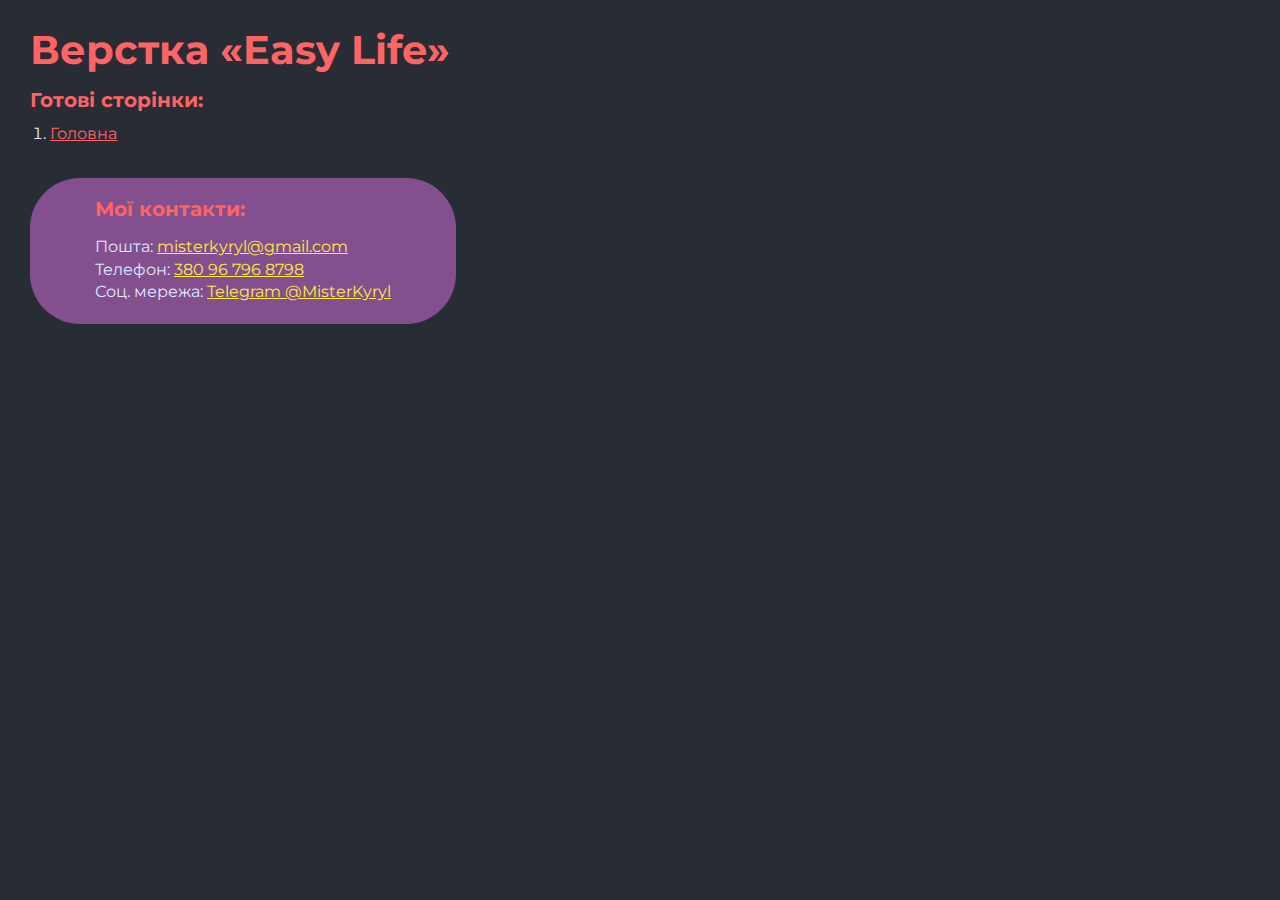
==== index.html @ 2c5b5a25 "Add files via upload" ====
<!DOCTYPE html>
<html>

<head>
	<meta charset="UTF-8">
	<meta name="viewport" content="width=device-width, initial-scale=1.0">
	<title>Верстка «Easy Life</title>
</head>

<body>
	<div class="rootpage">
		<h1>Верстка «Easy Life»</h1>
		<!-- <div class="rootpage__info">
			Особливості проекту
		</div> -->
		<h2>Готові сторінки:</h2>
		<ol class="rootpage__list">
			<li><a target="_blank" href="home.html">Головна</a></li>
		</ol>
		<!-- <h2>Попапи:</h2>
		<ol class="rootpage__list">
			<li><a target="_blank" href="home.html#"></a></li>
		</ol> -->
		<!-- <div class="rootpage__tnx">
			<h2>Дякую за замовлення!</h2>
			<p>Буду радий хорошому відгуку.</p>
			<p>Звертайтесь ще!</p>
		</div> -->
		<div class="rootpage__contacts">
			<h2>Мої контакти:</h2>
			<p>Пошта: <a href="mailto:misterkyryl@gmail.com<">misterkyryl@gmail.com</a></p>
			<p>Телефон: <a href="tel:380967968798">380 96 796 8798</a></p>
			<p>Соц. мережа: <a href="https://t.me/MisterKyryl">Telegram @MisterKyryl</a></p>
		</div>
	</div>
</body>
<style>
	@charset "UTF-8";
	@import url("https://fonts.googleapis.com/css?family=Montserrat:regular,700&display=swap");

	*,
	*::before,
	*::after {
		padding: 0px;
		margin: 0px;
		border: 0px;
		box-sizing: border-box;
	}

	html,
	body {
		height: 100%;
		margin: 0;
		padding: 0;
		min-width: 320px;
		width: 100%;
		color: #e0eaff;
		background: #282c34;
	}

	body {
		font-family: Montserrat;
		font-size: 100%;
		line-height: 1;
		font-size: 1rem;
	}

	a {
		text-decoration: underline;
		color: #ff6464;
	}

	a:visited {
		text-decoration: underline;
		color: #ff6464;
	}

	a:hover {
		text-decoration: none;
	}

	ul li {
		list-style: none;
	}

	img {
		vertical-align: top;
	}

	.wrapper {
		width: 100%;
		min-height: 100%;
		overflow: hidden;
	}

	.rootpage {
		padding: 30px;
		display: flex;
		flex-direction: column;
		align-items: flex-start;
	}

	@media (max-width: 767px) {
		.rootpage {
			padding: 30px 15px;
		}
	}

	h1 {
		color: #ff6464;
		font-size: 2.5rem;
		margin: 0px 0px 1.25rem 0px;
	}

	@media (max-width: 767px) {
		h1 {
			font-size: 1.85rem;
			margin: 0px 0px 1.25rem 0px;
		}
	}

	h2 {
		color: #ff6464;
		font-size: 1.25rem;
		margin: 0px 0px 1rem 0px;
	}

	@media (max-width: 767px) {
		h2 {
			font-size: 1.125rem;
			margin: 0px 0px 1rem 0px;
		}
	}

	.rootpage__info {
		line-height: 140%;
		margin: 0px 0px 1.5rem 0px;
	}

	.rootpage__list {
		margin: 0px 0px 2.25rem 1.25rem;
	}

	.rootpage__list li:not(:last-child) {
		margin: 0px 0px 15px 0px;
	}

	.rootpage__contacts,
	.rootpage__tnx {
		border-radius: 50px;
		padding: 20px 65px;
		line-height: 140%;
	}

	@media (max-width: 767px) {

		.rootpage__contacts,
		.rootpage__tnx {
			border-radius: 40px;
			padding: 20px;
		}
	}

	.rootpage__contacts {
		background: #834f8f;
	}

	.rootpage__contacts a {
		color: #ffeb3b;
	}

	.rootpage__tnx {
		background: #286355;
		margin: 0px 0px 1rem 0px;
	}

	::-webkit-scrollbar {
		background-color: hsl(228, 4%, 15%);
	}

	::-webkit-scrollbar-thumb {
		background-color: hsl(228, 4%, 25%);
	}

	::-webkit-scrollbar-thumb:hover {
		background-color: hsl(228, 4%, 35%);
	}
</style>

</html>
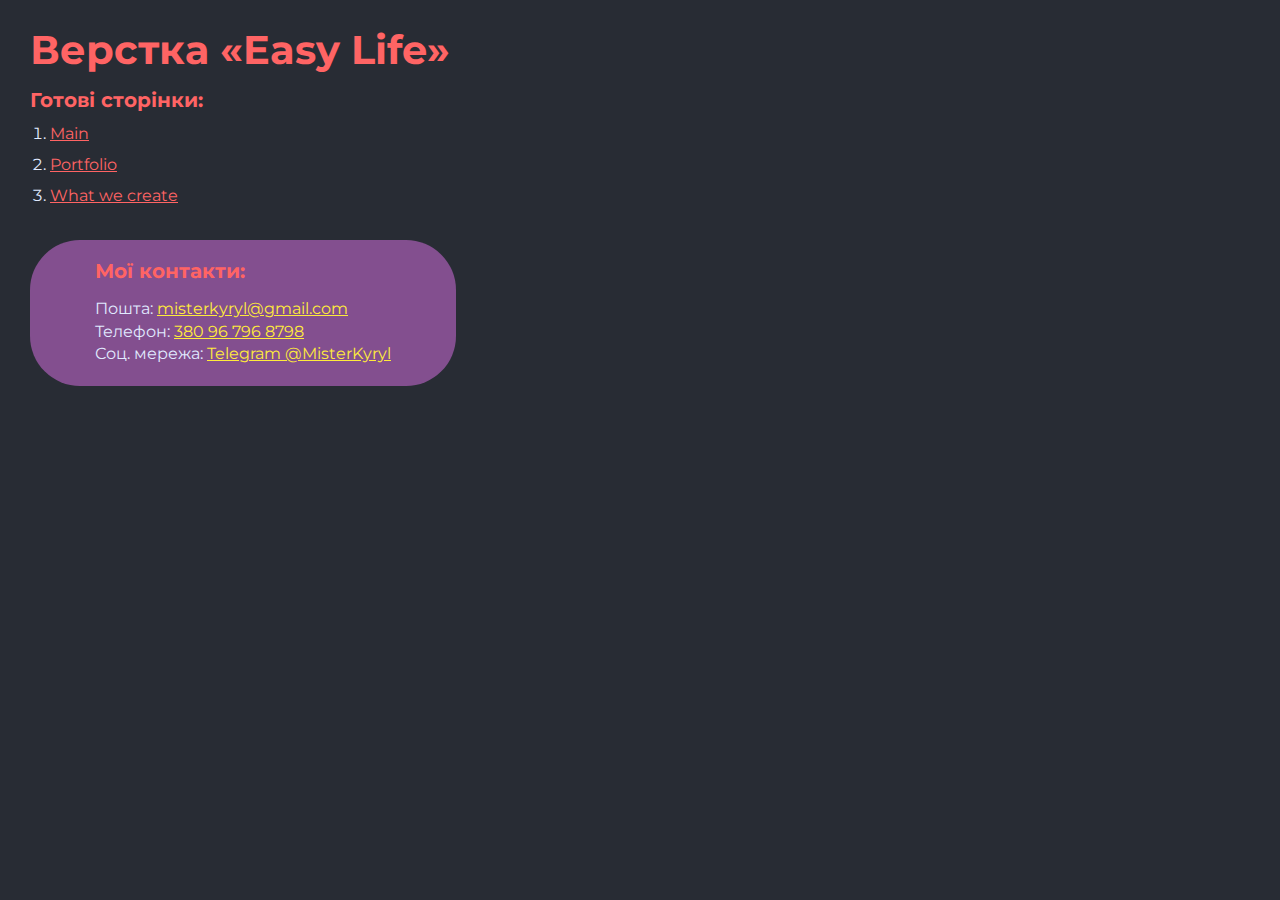
==== commit 0424e537: "Add files via upload" ====
--- a/index.html
+++ b/index.html
@@ -15,7 +15,9 @@
 		</div> -->
 		<h2>Готові сторінки:</h2>
 		<ol class="rootpage__list">
-			<li><a target="_blank" href="home.html">Головна</a></li>
+			<li><a target="_blank" href="home.html">Main</a></li>
+			<li><a target="_blank" href="portfolio.html">Portfolio</a></li>
+			<li><a target="_blank" href="what-we-create.html">What we create</a></li>
 		</ol>
 		<!-- <h2>Попапи:</h2>
 		<ol class="rootpage__list">
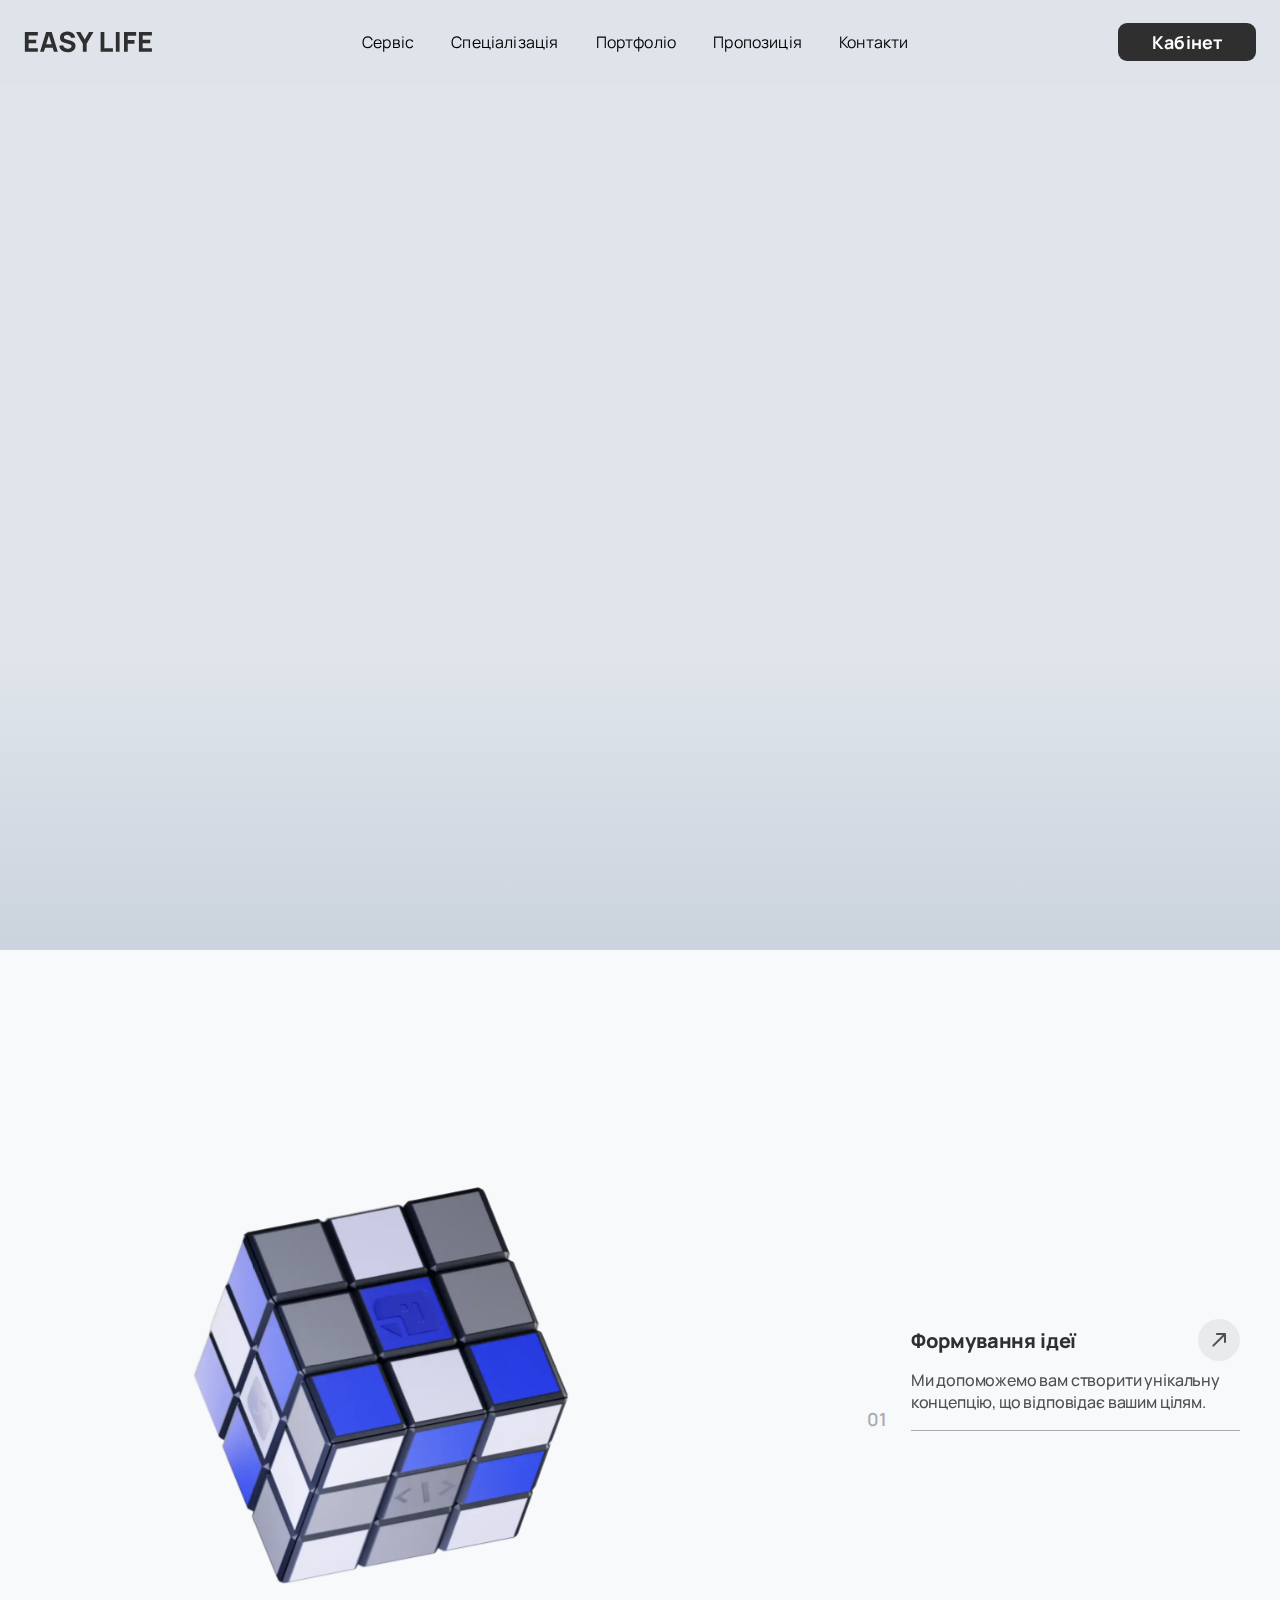
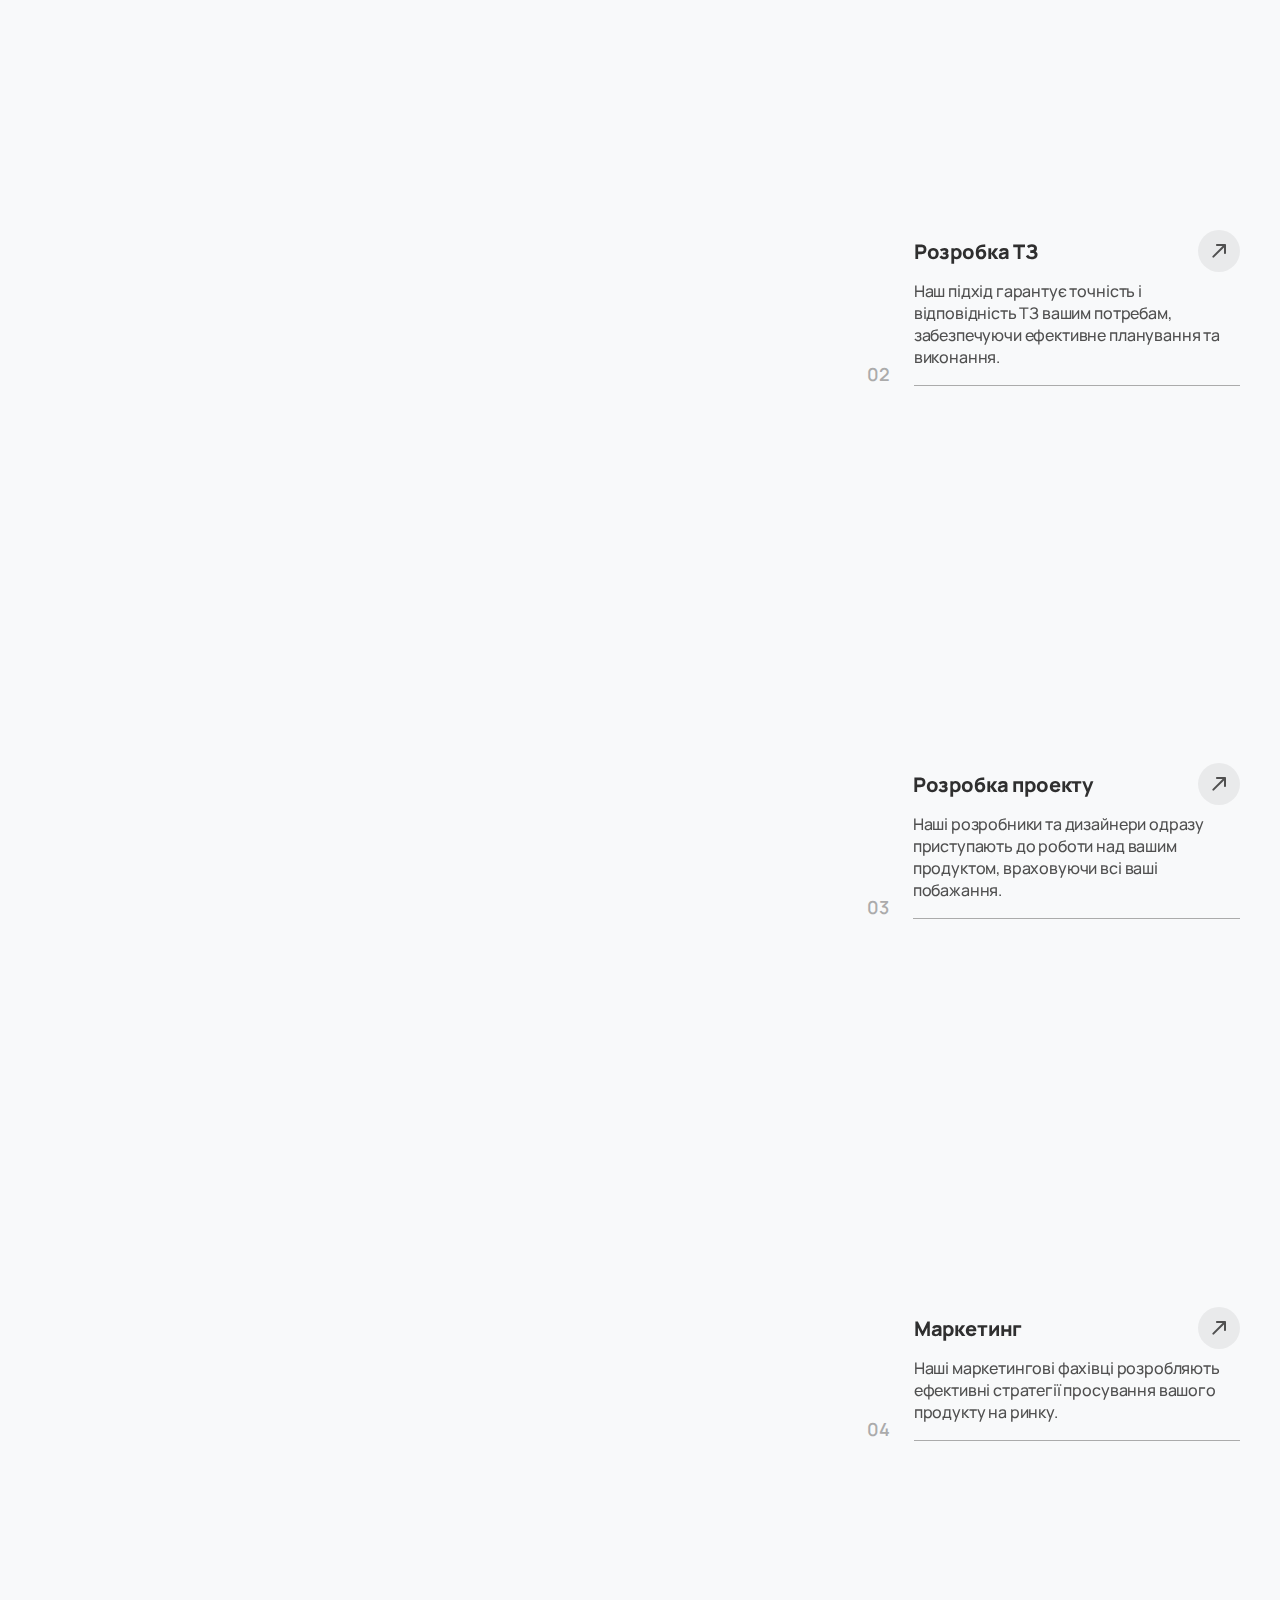
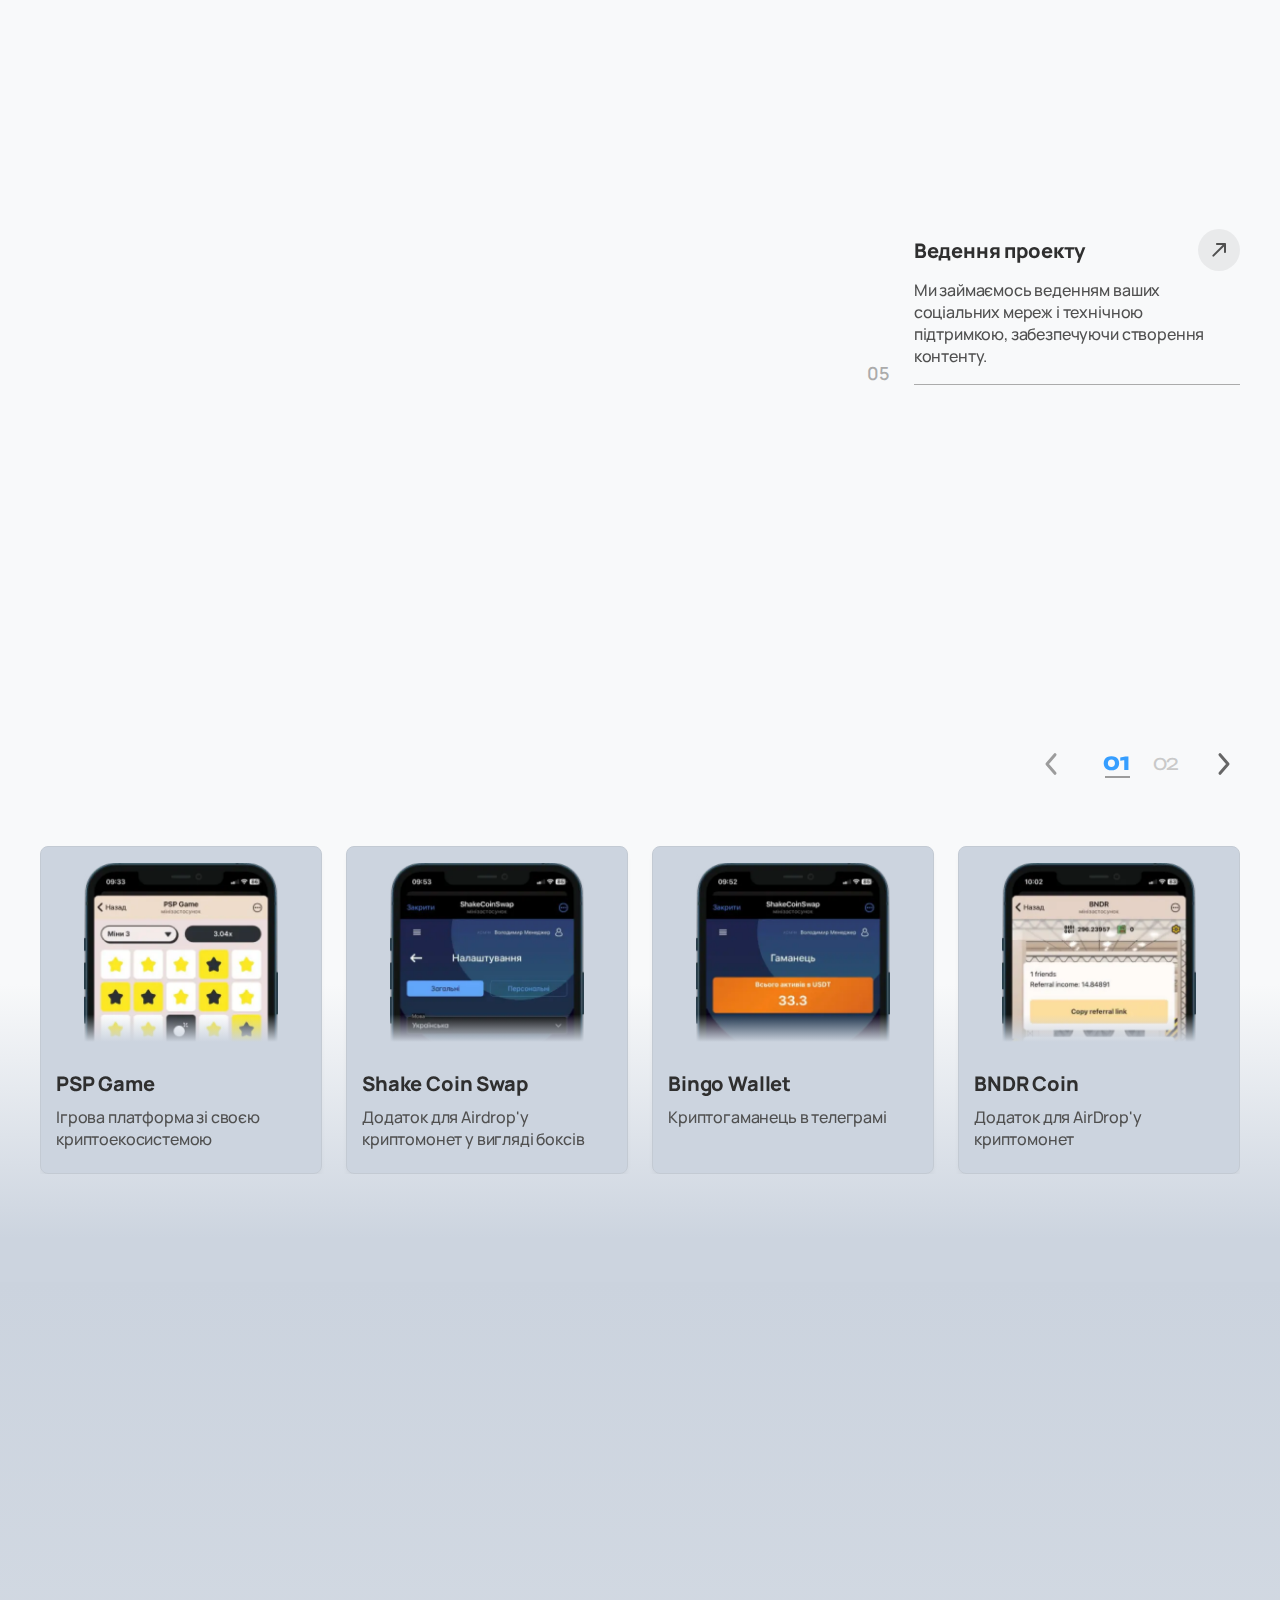
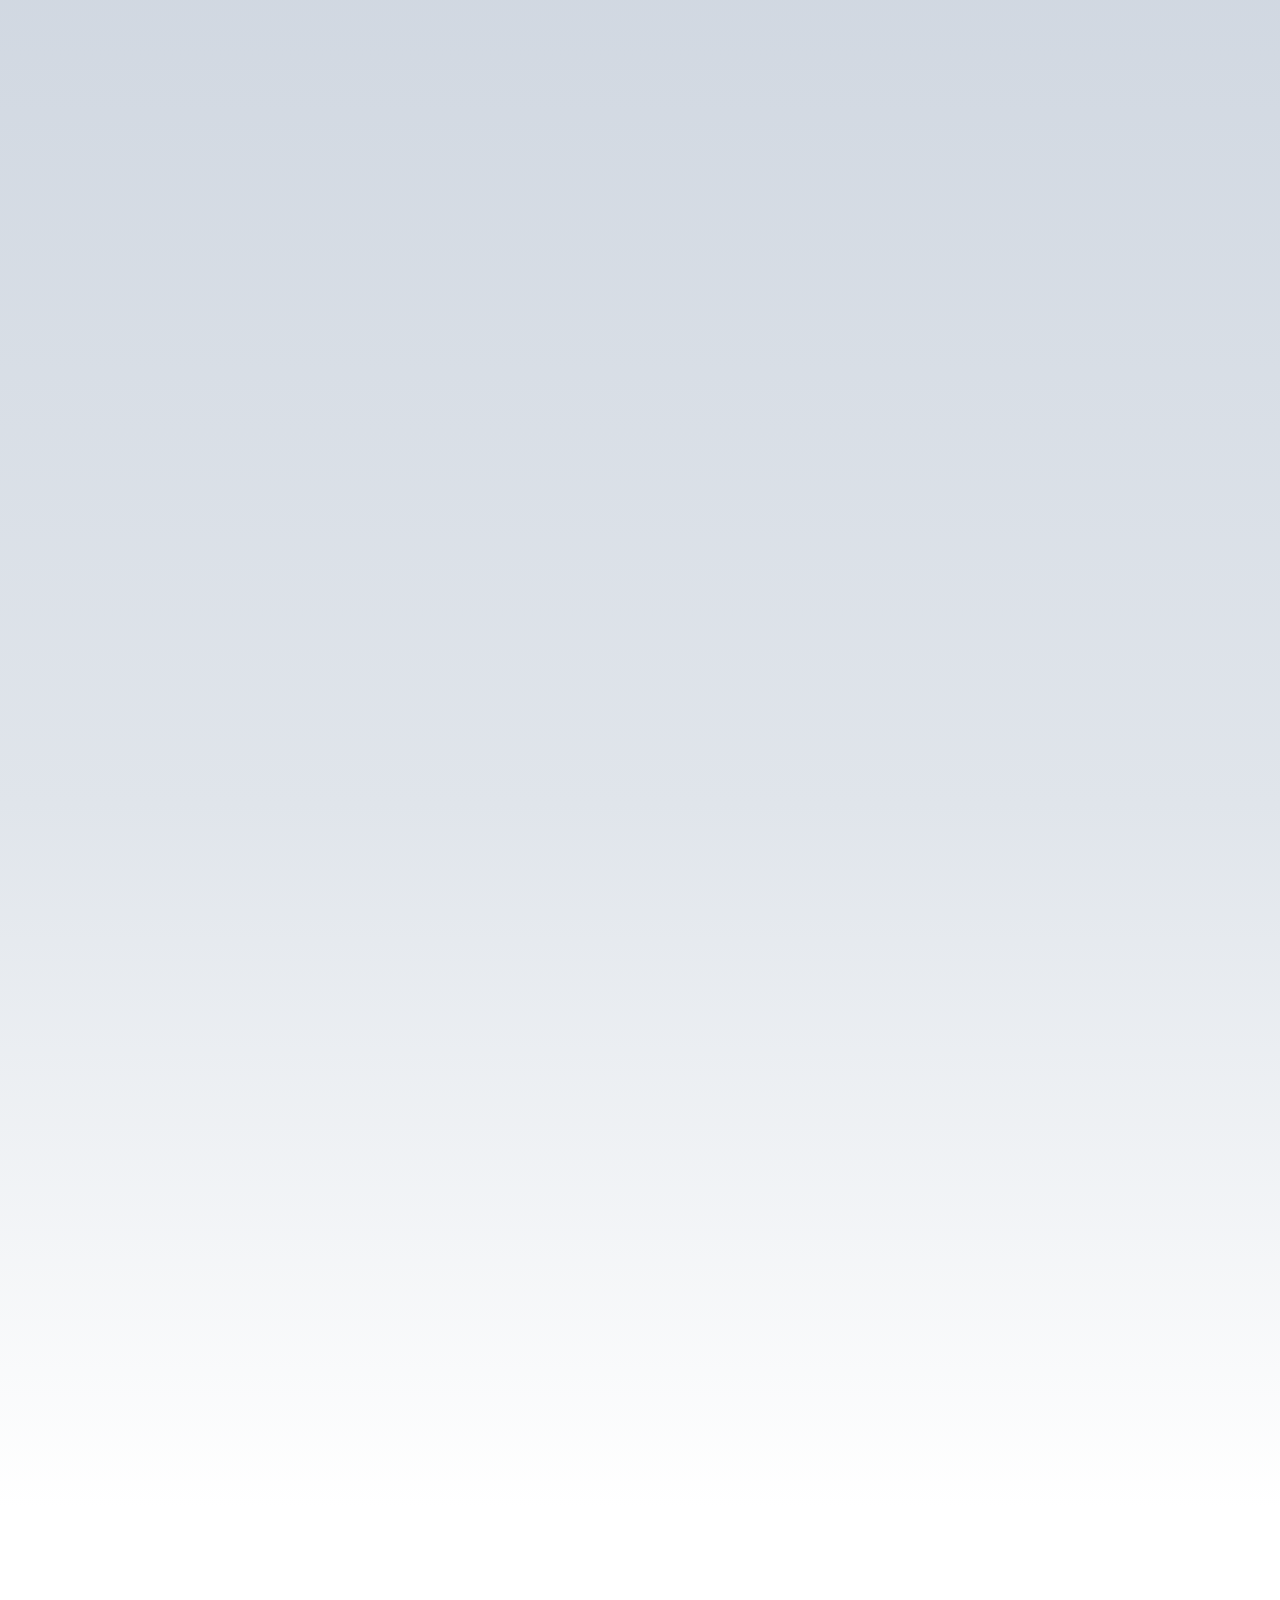
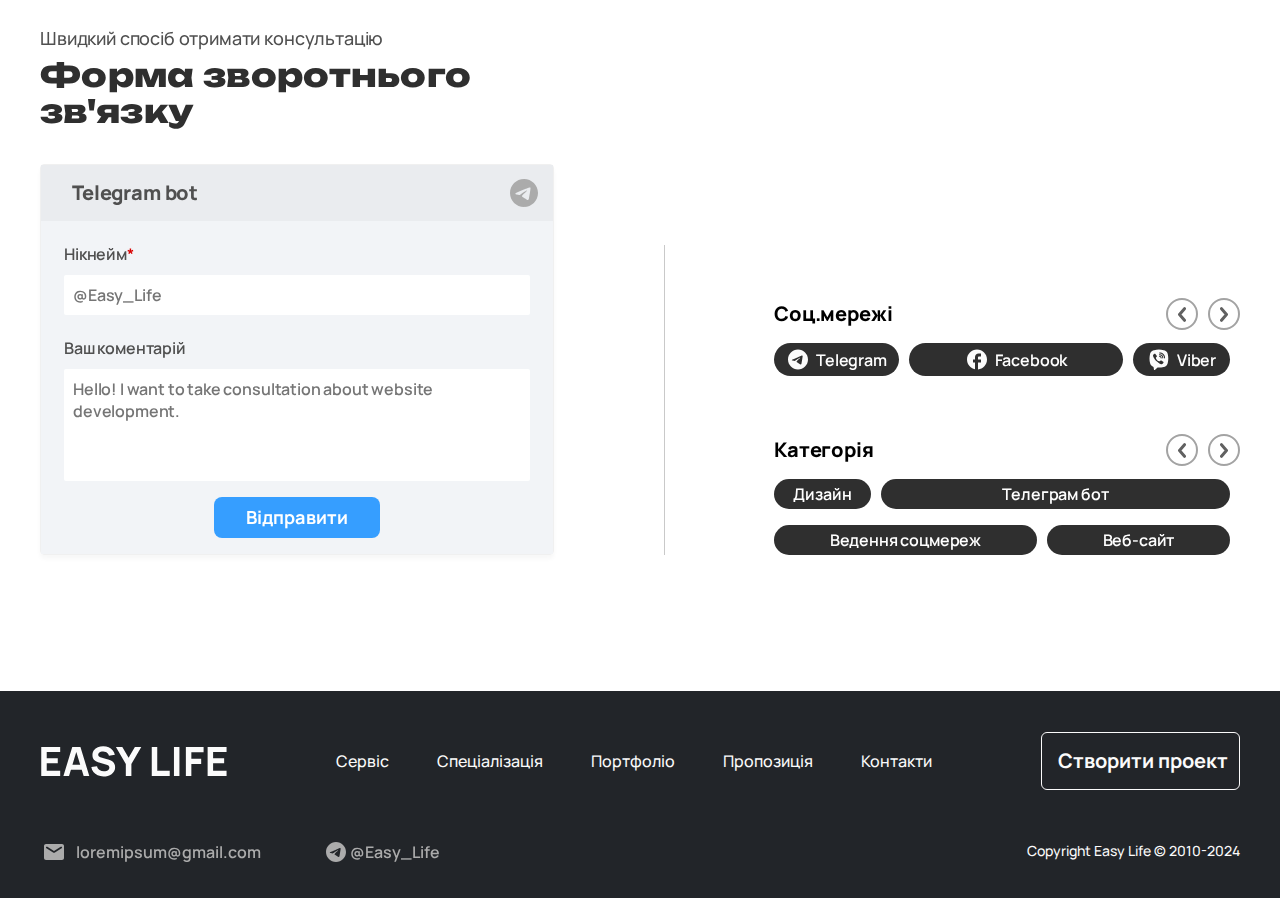
==== commit 83f67c1f: "Add files via upload" ====
--- a/index.html
+++ b/index.html
@@ -1,192 +1,709 @@
 <!DOCTYPE html>
-<html>
+<html lang="uk">
 
 <head>
+	<title>Home</title>
 	<meta charset="UTF-8">
+	<meta name="format-detection" content="telephone=no">
+	<style>
+		body {
+			opacity: 0;
+		}
+	</style>
+	<link rel="stylesheet" href="css/style.min.css?_v=20241127210221">
+	<link rel="shortcut icon" href="favicon.ico">
 	<meta name="viewport" content="width=device-width, initial-scale=1.0">
-	<title>Верстка «Easy Life</title>
 </head>
 
 <body>
-	<div class="rootpage">
-		<h1>Верстка «Easy Life»</h1>
-		<!-- <div class="rootpage__info">
-			Особливості проекту
-		</div> -->
-		<h2>Готові сторінки:</h2>
-		<ol class="rootpage__list">
-			<li><a target="_blank" href="home.html">Main</a></li>
-			<li><a target="_blank" href="portfolio.html">Portfolio</a></li>
-			<li><a target="_blank" href="what-we-create.html">What we create</a></li>
-		</ol>
-		<!-- <h2>Попапи:</h2>
-		<ol class="rootpage__list">
-			<li><a target="_blank" href="home.html#"></a></li>
-		</ol> -->
-		<!-- <div class="rootpage__tnx">
-			<h2>Дякую за замовлення!</h2>
-			<p>Буду радий хорошому відгуку.</p>
-			<p>Звертайтесь ще!</p>
-		</div> -->
-		<div class="rootpage__contacts">
-			<h2>Мої контакти:</h2>
-			<p>Пошта: <a href="mailto:misterkyryl@gmail.com<">misterkyryl@gmail.com</a></p>
-			<p>Телефон: <a href="tel:380967968798">380 96 796 8798</a></p>
-			<p>Соц. мережа: <a href="https://t.me/MisterKyryl">Telegram @MisterKyryl</a></p>
-		</div>
+	<div class="wrapper">
+		<header class="header">
+			<div class="header__container">
+				<a href="index.html" class="header__logo">
+					<svg width="130" height="22" viewBox="0 0 130 22" fill="none" xmlns="http://www.w3.org/2000/svg">
+						<path d="M0.871247 21V0.839999H14.0312V4.396H4.67925V8.708H12.3512V12.264H4.67925V17.444H14.0312V21H0.871247ZM16.2669 21L22.4269 0.839999H28.1109L34.2709 21H30.3509L24.8629 3.22H25.5909L20.1869 21H16.2669ZM19.9629 16.8V13.244H30.6029V16.8H19.9629ZM44.1293 21.42C42.6359 21.42 41.2873 21.1587 40.0833 20.636C38.8886 20.104 37.9039 19.348 37.1293 18.368C36.3639 17.3787 35.8786 16.2027 35.6733 14.84L39.6493 14.252C39.9293 15.4093 40.5079 16.3007 41.3853 16.926C42.2626 17.5513 43.2613 17.864 44.3813 17.864C45.0066 17.864 45.6133 17.766 46.2013 17.57C46.7893 17.374 47.2699 17.0847 47.6433 16.702C48.0259 16.3193 48.2173 15.848 48.2173 15.288C48.2173 15.0827 48.1846 14.8867 48.1193 14.7C48.0633 14.504 47.9653 14.322 47.8253 14.154C47.6853 13.986 47.4846 13.8273 47.2233 13.678C46.9713 13.5287 46.6493 13.3933 46.2573 13.272L41.0213 11.732C40.6293 11.62 40.1719 11.4613 39.6493 11.256C39.1359 11.0507 38.6366 10.7567 38.1513 10.374C37.6659 9.99133 37.2599 9.48733 36.9333 8.862C36.6159 8.22733 36.4573 7.42933 36.4573 6.468C36.4573 5.11467 36.7979 3.99 37.4793 3.094C38.1606 2.198 39.0706 1.53067 40.2093 1.092C41.3479 0.653332 42.6079 0.438665 43.9893 0.447999C45.3799 0.466666 46.6213 0.704666 47.7133 1.162C48.8053 1.61933 49.7199 2.28667 50.4573 3.164C51.1946 4.032 51.7266 5.096 52.0533 6.356L47.9373 7.056C47.7879 6.40267 47.5126 5.852 47.1113 5.404C46.7099 4.956 46.2293 4.61533 45.6693 4.382C45.1186 4.14867 44.5399 4.02267 43.9333 4.004C43.3359 3.98533 42.7713 4.06933 42.2393 4.256C41.7166 4.43333 41.2873 4.69467 40.9513 5.04C40.6246 5.38533 40.4613 5.796 40.4613 6.272C40.4613 6.71067 40.5966 7.07 40.8673 7.35C41.1379 7.62067 41.4786 7.84 41.8893 8.008C42.2999 8.176 42.7199 8.316 43.1493 8.428L46.6493 9.38C47.1719 9.52 47.7506 9.70667 48.3853 9.94C49.0199 10.164 49.6266 10.4813 50.2053 10.892C50.7933 11.2933 51.2739 11.8253 51.6473 12.488C52.0299 13.1507 52.2213 13.9907 52.2213 15.008C52.2213 16.0907 51.9926 17.038 51.5353 17.85C51.0873 18.6527 50.4806 19.32 49.7153 19.852C48.9499 20.3747 48.0819 20.7667 47.1113 21.028C46.1499 21.2893 45.1559 21.42 44.1293 21.42ZM59.6588 21V12.796L52.7708 0.839999H57.2228L61.5908 8.428L65.9588 0.839999H70.4108L63.5228 12.796V21H59.6588ZM77.6919 21V0.839999H81.4999V17.444H90.1799V21H77.6919ZM93.1203 21V0.839999H96.9283V21H93.1203ZM101.405 21V0.839999H113.725V4.648H105.213V9.016H112.045V12.824H105.213V21H101.405ZM116.533 21V0.839999H129.693V4.396H120.341V8.708H128.013V12.264H120.341V17.444H129.693V21H116.533Z" fill="currentColor" />
+					</svg>
+				</a>
+				<div class="header__menu menu">
+					<nav class="menu__body">
+						<ul class="menu__list">
+							<li class="menu__item"><a href="#" class="menu__title">Головна</a></li>
+							<li class="menu__item"><a href="#" class="menu__link">Сервіс</a></li>
+							<li class="menu__item"><a href="#" class="menu__link">Спеціалізація</a></li>
+							<li class="menu__item"><a href="#" class="menu__link">Портфоліо</a></li>
+							<li class="menu__item"><a href="#" class="menu__link">Пропозиція</a></li>
+							<li class="menu__item"><a href="#" class="menu__link">Контакти</a></li>
+						</ul>
+						<div class="menu__socials socials-menu">
+							<div class="socials-menu__title">Соц.мережі</div>
+							<div class="socials-menu__body">
+								<a href="#" class="socials-menu__item">
+									<div class="socials-menu__image">
+										<svg width="20" height="20" viewBox="0 0 20 20" fill="none" xmlns="http://www.w3.org/2000/svg">
+											<path d="M10 0C4.48 0 0 4.48 0 10C0 15.52 4.48 20 10 20C15.52 20 20 15.52 20 10C20 4.48 15.52 0 10 0ZM14.64 6.8C14.49 8.38 13.84 12.22 13.51 13.99C13.37 14.74 13.09 14.99 12.83 15.02C12.25 15.07 11.81 14.64 11.25 14.27C10.37 13.69 9.87 13.33 9.02 12.77C8.03 12.12 8.67 11.76 9.24 11.18C9.39 11.03 11.95 8.7 12 8.49C12.0069 8.45819 12.006 8.42517 11.9973 8.3938C11.9886 8.36244 11.9724 8.33367 11.95 8.31C11.89 8.26 11.81 8.28 11.74 8.29C11.65 8.31 10.25 9.24 7.52 11.08C7.12 11.35 6.76 11.49 6.44 11.48C6.08 11.47 5.4 11.28 4.89 11.11C4.26 10.91 3.77 10.8 3.81 10.45C3.83 10.27 4.08 10.09 4.55 9.9C7.47 8.63 9.41 7.79 10.38 7.39C13.16 6.23 13.73 6.03 14.11 6.03C14.19 6.03 14.38 6.05 14.5 6.15C14.6 6.23 14.63 6.34 14.64 6.42C14.63 6.48 14.65 6.66 14.64 6.8Z" fill="currentColor" />
+										</svg>
+									</div>
+									<div class="socials-menu__text">Telegram</div>
+								</a>
+								<a href="#" class="socials-menu__item socials-menu__item_big">
+									<div class="socials-menu__image">
+										<svg width="18" height="18" viewBox="0 0 18 18" fill="none" xmlns="http://www.w3.org/2000/svg">
+											<path d="M16 0C16.5304 0 17.0391 0.210714 17.4142 0.585786C17.7893 0.960859 18 1.46957 18 2V16C18 16.5304 17.7893 17.0391 17.4142 17.4142C17.0391 17.7893 16.5304 18 16 18H2C1.46957 18 0.960859 17.7893 0.585786 17.4142C0.210714 17.0391 0 16.5304 0 16V2C0 1.46957 0.210714 0.960859 0.585786 0.585786C0.960859 0.210714 1.46957 0 2 0H16ZM15.5 15.5V10.2C15.5 9.33539 15.1565 8.5062 14.5452 7.89483C13.9338 7.28346 13.1046 6.94 12.24 6.94C11.39 6.94 10.4 7.46 9.92 8.24V7.13H7.13V15.5H9.92V10.57C9.92 9.8 10.54 9.17 11.31 9.17C11.6813 9.17 12.0374 9.3175 12.2999 9.58005C12.5625 9.8426 12.71 10.1987 12.71 10.57V15.5H15.5ZM3.88 5.56C4.32556 5.56 4.75288 5.383 5.06794 5.06794C5.383 4.75288 5.56 4.32556 5.56 3.88C5.56 2.95 4.81 2.19 3.88 2.19C3.43178 2.19 3.00193 2.36805 2.68499 2.68499C2.36805 3.00193 2.19 3.43178 2.19 3.88C2.19 4.81 2.95 5.56 3.88 5.56ZM5.27 15.5V7.13H2.5V15.5H5.27Z" fill="currentColor" />
+										</svg>
+									</div>
+									<div class="socials-menu__text">LinkedIn</div>
+								</a>
+								<a href="#" class="socials-menu__item socials-menu__item_big">
+									<div class="socials-menu__image">
+										<svg width="20" height="16" viewBox="0 0 20 16" fill="none" xmlns="http://www.w3.org/2000/svg">
+											<path d="M18 0H2C0.9 0 0.00999999 0.9 0.00999999 2L0 14C0 15.1 0.9 16 2 16H18C19.1 16 20 15.1 20 14V2C20 0.9 19.1 0 18 0ZM17.6 4.25L10.53 8.67C10.21 8.87 9.79 8.87 9.47 8.67L2.4 4.25C2.29973 4.19371 2.21192 4.11766 2.14189 4.02645C2.07186 3.93525 2.02106 3.83078 1.99258 3.71937C1.96409 3.60796 1.9585 3.49194 1.97616 3.37831C1.99381 3.26468 2.03434 3.15581 2.09528 3.0583C2.15623 2.96079 2.23632 2.87666 2.33073 2.811C2.42513 2.74533 2.53187 2.69951 2.6445 2.6763C2.75712 2.65309 2.87328 2.65297 2.98595 2.67595C3.09863 2.69893 3.20546 2.74453 3.3 2.81L10 7L16.7 2.81C16.7945 2.74453 16.9014 2.69893 17.014 2.67595C17.1267 2.65297 17.2429 2.65309 17.3555 2.6763C17.4681 2.69951 17.5749 2.74533 17.6693 2.811C17.7637 2.87666 17.8438 2.96079 17.9047 3.0583C17.9657 3.15581 18.0062 3.26468 18.0238 3.37831C18.0415 3.49194 18.0359 3.60796 18.0074 3.71937C17.9789 3.83078 17.9281 3.93525 17.8581 4.02645C17.7881 4.11766 17.7003 4.19371 17.6 4.25Z" fill="currentColor" />
+										</svg>
+									</div>
+									<div class="socials-menu__text">Email</div>
+								</a>
+								<a href="#" class="socials-menu__item">
+									<div class="socials-menu__image">
+										<svg width="21" height="20" viewBox="0 0 21 20" fill="none" xmlns="http://www.w3.org/2000/svg">
+											<path d="M11.5286 0C12.6536 0.003 13.2246 0.009 13.7176 0.023L13.9116 0.03C14.1356 0.038 14.3566 0.0479999 14.6236 0.0599999C15.6876 0.11 16.4136 0.278 17.0506 0.525C17.7106 0.779 18.2666 1.123 18.8226 1.678C19.3313 2.17773 19.7248 2.78247 19.9756 3.45C20.2226 4.087 20.3906 4.813 20.4406 5.878C20.4526 6.144 20.4626 6.365 20.4706 6.59L20.4766 6.784C20.4916 7.276 20.4976 7.847 20.4996 8.972L20.5006 9.718V11.028C20.503 11.7574 20.4953 12.4868 20.4776 13.216L20.4716 13.41C20.4636 13.635 20.4536 13.856 20.4416 14.122C20.3916 15.187 20.2216 15.912 19.9756 16.55C19.7248 17.2175 19.3313 17.8223 18.8226 18.322C18.3228 18.8307 17.7181 19.2242 17.0506 19.475C16.4136 19.722 15.6876 19.89 14.6236 19.94L13.9116 19.97L13.7176 19.976C13.2246 19.99 12.6536 19.997 11.5286 19.999L10.7826 20H9.47357C8.74383 20.0026 8.01409 19.9949 7.28457 19.977L7.09057 19.971C6.85318 19.962 6.61584 19.9517 6.37857 19.94C5.31457 19.89 4.58857 19.722 3.95057 19.475C3.2834 19.2241 2.67901 18.8306 2.17957 18.322C1.67051 17.8224 1.27668 17.2176 1.02557 16.55C0.778569 15.913 0.610569 15.187 0.560569 14.122L0.530569 13.41L0.525569 13.216C0.507135 12.4868 0.498801 11.7574 0.500569 11.028V8.972C0.497801 8.2426 0.505135 7.5132 0.522569 6.784L0.529569 6.59C0.537569 6.365 0.547569 6.144 0.559569 5.878C0.609569 4.813 0.777569 4.088 1.02457 3.45C1.27626 2.7822 1.67079 2.17744 2.18057 1.678C2.67972 1.16955 3.28376 0.776074 3.95057 0.525C4.58857 0.278 5.31357 0.11 6.37857 0.0599999C6.64457 0.0479999 6.86657 0.038 7.09057 0.03L7.28457 0.0239999C8.01376 0.00623271 8.74316 -0.0014347 9.47257 0.000999928L11.5286 0ZM10.5006 5C9.17449 5 7.90272 5.52678 6.96503 6.46447C6.02735 7.40215 5.50057 8.67392 5.50057 10C5.50057 11.3261 6.02735 12.5979 6.96503 13.5355C7.90272 14.4732 9.17449 15 10.5006 15C11.8267 15 13.0984 14.4732 14.0361 13.5355C14.9738 12.5979 15.5006 11.3261 15.5006 10C15.5006 8.67392 14.9738 7.40215 14.0361 6.46447C13.0984 5.52678 11.8267 5 10.5006 5ZM10.5006 7C10.8945 6.99993 11.2847 7.07747 11.6487 7.22817C12.0127 7.37887 12.3434 7.5998 12.622 7.87833C12.9007 8.15686 13.1217 8.48754 13.2725 8.85149C13.4233 9.21544 13.501 9.60553 13.5011 9.9995C13.5011 10.3935 13.4236 10.7836 13.2729 11.1476C13.1222 11.5116 12.9013 11.8423 12.6227 12.121C12.3442 12.3996 12.0135 12.6206 11.6496 12.7714C11.2856 12.9223 10.8955 12.9999 10.5016 13C9.70592 13 8.94286 12.6839 8.38025 12.1213C7.81764 11.5587 7.50157 10.7956 7.50157 10C7.50157 9.20435 7.81764 8.44129 8.38025 7.87868C8.94286 7.31607 9.70592 7 10.5016 7M15.7516 3.5C15.42 3.5 15.1021 3.6317 14.8677 3.86612C14.6333 4.10054 14.5016 4.41848 14.5016 4.75C14.5016 5.08152 14.6333 5.39946 14.8677 5.63388C15.1021 5.8683 15.42 6 15.7516 6C16.0831 6 16.401 5.8683 16.6355 5.63388C16.8699 5.39946 17.0016 5.08152 17.0016 4.75C17.0016 4.41848 16.8699 4.10054 16.6355 3.86612C16.401 3.6317 16.0831 3.5 15.7516 3.5Z" fill="currentColor" />
+										</svg>
+									</div>
+									<div class="socials-menu__text">Instagram</div>
+								</a>
+							</div>
+						</div>
+						<div class="menu__other other-menu">
+							<div class="other-menu__title">Мова</div>
+							<div class="other-menu__body">
+								<a href="#" class="other-menu__item">
+									<div class="other-menu__text">UA</div>
+								</a>
+								<a href="#" class="other-menu__item">
+									<div class="other-menu__text">RU</div>
+								</a>
+								<a href="#" class="other-menu__item">
+									<div class="other-menu__text">PL</div>
+								</a>
+								<a href="#" class="other-menu__item">
+									<div class="other-menu__text">EN</div>
+								</a>
+							</div>
+						</div>
+					</nav>
+				</div>
+				<button type="button" class="header__button button button_black button--fw">Кабінет</button>
+				<button type="button" class="menu__icon icon-menu"><span></span></button>
+			</div>
+		</header>
+		<main class="page">
+			<section class="page__main main">
+				<div class="main__container">
+					<div data-watch data-watch-once class="main__content">
+						<div class="main__body body-main watcher--body_main">
+							<h1 class="body-main__title title--h1">Легке вирішення складних задач</h1>
+							<p class="body-main__text text--main">Простота і ефективність на кожному кроці. Ми робимо складні процеси зрозумілими та
+								ефективними<span>, гарантуючи результат на кожному етапі співпраці</span>.</p>
+							<button type="button" class="body-main__button button button_blue">Спробувати</button>
+						</div>
+						<div class="main__image watcher--image_main">
+							<img src="img/cube/cube_blue/1.webp" class="main__picture image-main" alt="Image">
+						</div>
+					</div>
+				</div>
+			</section>
+			<section class="page__services services">
+				<div data-watch data-watch-once data-watch-threshold="0.125" class="services__container">
+					<h2 class="services__tilte title--h2 watcher--body">Наші послуги</h2>
+					<div class="services__content">
+						<div class="services__image">
+							<img src="img/cube/cube_blue/1.webp" class="services__picture" alt="Image">
+						</div>
+						<div class="services__body body-services">
+							<div class="body-services__item">
+								<div class="body-services__wrapper">
+									<div class="body-services__value">01</div>
+									<div class="body-services__block">
+										<a href="#" class="body-services__top">
+											<h4 class="body-services__title title--h4">Формування ідеї</h4>
+											<div class="body-services__link">
+												<svg width="14" height="14" viewBox="0 0 14 14" fill="none" xmlns="http://www.w3.org/2000/svg">
+													<path d="M13.0002 0C13.2654 0 13.5198 0.105357 13.7073 0.292893C13.8948 0.48043 14.0002 0.734784 14.0002 1V9C14.0002 9.26522 13.8948 9.51957 13.7073 9.70711C13.5198 9.89464 13.2654 10 13.0002 10C12.735 10 12.4806 9.89464 12.2931 9.70711C12.1055 9.51957 12.0002 9.26522 12.0002 9V3.414L2.05018 13.364C1.86158 13.5462 1.60898 13.647 1.34678 13.6447C1.08458 13.6424 0.83377 13.5372 0.648362 13.3518C0.462954 13.1664 0.357785 12.9156 0.355507 12.6534C0.353228 12.3912 0.454022 12.1386 0.636181 11.95L10.5862 2H5.00018C4.73496 2 4.48061 1.89464 4.29307 1.70711C4.10554 1.51957 4.00018 1.26522 4.00018 1C4.00018 0.734784 4.10554 0.48043 4.29307 0.292893C4.48061 0.105357 4.73496 0 5.00018 0H13.0002Z" fill="currentColor" />
+												</svg>
+											</div>
+										</a>
+										<p class="body-services__text">Ми допоможемо вам створити унікальну концепцію, що відповідає вашим цілям.
+										</p>
+									</div>
+								</div>
+							</div>
+							<div class="body-services__item">
+								<div class="body-services__wrapper">
+									<div class="body-services__value">02</div>
+									<div class="body-services__block">
+										<a href="#" class="body-services__top">
+											<h4 class="body-services__title title--h4">
+												Розробка ТЗ
+											</h4>
+											<div class="body-services__link">
+												<svg width="14" height="14" viewBox="0 0 14 14" fill="none" xmlns="http://www.w3.org/2000/svg">
+													<path d="M13.0002 0C13.2654 0 13.5198 0.105357 13.7073 0.292893C13.8948 0.48043 14.0002 0.734784 14.0002 1V9C14.0002 9.26522 13.8948 9.51957 13.7073 9.70711C13.5198 9.89464 13.2654 10 13.0002 10C12.735 10 12.4806 9.89464 12.2931 9.70711C12.1055 9.51957 12.0002 9.26522 12.0002 9V3.414L2.05018 13.364C1.86158 13.5462 1.60898 13.647 1.34678 13.6447C1.08458 13.6424 0.83377 13.5372 0.648362 13.3518C0.462954 13.1664 0.357785 12.9156 0.355507 12.6534C0.353228 12.3912 0.454022 12.1386 0.636181 11.95L10.5862 2H5.00018C4.73496 2 4.48061 1.89464 4.29307 1.70711C4.10554 1.51957 4.00018 1.26522 4.00018 1C4.00018 0.734784 4.10554 0.48043 4.29307 0.292893C4.48061 0.105357 4.73496 0 5.00018 0H13.0002Z" fill="currentColor" />
+												</svg>
+											</div>
+										</a>
+										<p class="body-services__text text--small">
+											Наш підхід гарантує точність і відповідність ТЗ вашим потребам, забезпечуючи ефективне планування та виконання.
+										</p>
+									</div>
+								</div>
+							</div>
+							<div class="body-services__item">
+								<div class="body-services__wrapper">
+									<div class="body-services__value">03</div>
+									<div class="body-services__block">
+										<a href="#" class="body-services__top">
+											<h4 class="body-services__title title--h4">
+												Розробка проекту
+											</h4>
+											<div class="body-services__link">
+												<svg width="14" height="14" viewBox="0 0 14 14" fill="none" xmlns="http://www.w3.org/2000/svg">
+													<path d="M13.0002 0C13.2654 0 13.5198 0.105357 13.7073 0.292893C13.8948 0.48043 14.0002 0.734784 14.0002 1V9C14.0002 9.26522 13.8948 9.51957 13.7073 9.70711C13.5198 9.89464 13.2654 10 13.0002 10C12.735 10 12.4806 9.89464 12.2931 9.70711C12.1055 9.51957 12.0002 9.26522 12.0002 9V3.414L2.05018 13.364C1.86158 13.5462 1.60898 13.647 1.34678 13.6447C1.08458 13.6424 0.83377 13.5372 0.648362 13.3518C0.462954 13.1664 0.357785 12.9156 0.355507 12.6534C0.353228 12.3912 0.454022 12.1386 0.636181 11.95L10.5862 2H5.00018C4.73496 2 4.48061 1.89464 4.29307 1.70711C4.10554 1.51957 4.00018 1.26522 4.00018 1C4.00018 0.734784 4.10554 0.48043 4.29307 0.292893C4.48061 0.105357 4.73496 0 5.00018 0H13.0002Z" fill="currentColor" />
+												</svg>
+											</div>
+										</a>
+										<p class="body-services__text ">
+											Наші розробники та дизайнери одразу приступають до роботи над вашим продуктом, враховуючи всі ваші побажання.
+										</p>
+									</div>
+								</div>
+							</div>
+							<div class="body-services__item">
+								<div class="body-services__wrapper">
+									<div class="body-services__value">04</div>
+									<div class="body-services__block">
+										<a href="#" class="body-services__top">
+											<h4 class="body-services__title title--h4">
+												Маркетинг
+											</h4>
+											<div class="body-services__link">
+												<svg width="14" height="14" viewBox="0 0 14 14" fill="none" xmlns="http://www.w3.org/2000/svg">
+													<path d="M13.0002 0C13.2654 0 13.5198 0.105357 13.7073 0.292893C13.8948 0.48043 14.0002 0.734784 14.0002 1V9C14.0002 9.26522 13.8948 9.51957 13.7073 9.70711C13.5198 9.89464 13.2654 10 13.0002 10C12.735 10 12.4806 9.89464 12.2931 9.70711C12.1055 9.51957 12.0002 9.26522 12.0002 9V3.414L2.05018 13.364C1.86158 13.5462 1.60898 13.647 1.34678 13.6447C1.08458 13.6424 0.83377 13.5372 0.648362 13.3518C0.462954 13.1664 0.357785 12.9156 0.355507 12.6534C0.353228 12.3912 0.454022 12.1386 0.636181 11.95L10.5862 2H5.00018C4.73496 2 4.48061 1.89464 4.29307 1.70711C4.10554 1.51957 4.00018 1.26522 4.00018 1C4.00018 0.734784 4.10554 0.48043 4.29307 0.292893C4.48061 0.105357 4.73496 0 5.00018 0H13.0002Z" fill="currentColor" />
+												</svg>
+											</div>
+										</a>
+										<p class="body-services__text ">
+											Наші маркетингові фахівці розробляють ефективні стратегії просування вашого продукту на ринку.
+										</p>
+									</div>
+								</div>
+							</div>
+							<div class="body-services__item">
+								<div class="body-services__wrapper">
+									<div class="body-services__value">05</div>
+									<div class="body-services__block">
+										<a href="#" class="body-services__top">
+											<h4 class="body-services__title title--h4">
+												Ведення проекту
+											</h4>
+											<div class="body-services__link">
+												<svg width="14" height="14" viewBox="0 0 14 14" fill="none" xmlns="http://www.w3.org/2000/svg">
+													<path d="M13.0002 0C13.2654 0 13.5198 0.105357 13.7073 0.292893C13.8948 0.48043 14.0002 0.734784 14.0002 1V9C14.0002 9.26522 13.8948 9.51957 13.7073 9.70711C13.5198 9.89464 13.2654 10 13.0002 10C12.735 10 12.4806 9.89464 12.2931 9.70711C12.1055 9.51957 12.0002 9.26522 12.0002 9V3.414L2.05018 13.364C1.86158 13.5462 1.60898 13.647 1.34678 13.6447C1.08458 13.6424 0.83377 13.5372 0.648362 13.3518C0.462954 13.1664 0.357785 12.9156 0.355507 12.6534C0.353228 12.3912 0.454022 12.1386 0.636181 11.95L10.5862 2H5.00018C4.73496 2 4.48061 1.89464 4.29307 1.70711C4.10554 1.51957 4.00018 1.26522 4.00018 1C4.00018 0.734784 4.10554 0.48043 4.29307 0.292893C4.48061 0.105357 4.73496 0 5.00018 0H13.0002Z" fill="currentColor" />
+												</svg>
+											</div>
+										</a>
+										<p class="body-services__text ">
+											Ми займаємось веденням ваших соціальних мереж і технічною підтримкою, забезпечуючи створення контенту.
+										</p>
+									</div>
+								</div>
+							</div>
+						</div>
+					</div>
+				</div>
+			</section>
+			<section class="page__portfolio portfolio">
+				<div class="portfolio__container">
+					<div class="portfolio__slider swiper">
+						<div class="portfolio__top">
+							<h2 data-watch data-watch-once data-watch-threshold="1" class="portfolio__title title--h2 watcher--body">Наші роботи</h2>
+							<div class="portfolio__actions">
+								<button type="button" class="portfolio__button-prev swiper-button-prev">
+									<svg width="32" height="32" viewBox="0 0 32 32" fill="none" xmlns="http://www.w3.org/2000/svg">
+										<path d="M20 6.66666L12 16L20 25.3333" stroke="currentColor" stroke-width="3" stroke-linecap="round" stroke-linejoin="round" />
+									</svg>
+								</button>
+								<div class="portfolio__pagination swiper-pagination"></div>
+								<button type="button" class="portfolio__button-next swiper-button-next">
+									<svg width="32" height="32" viewBox="0 0 32 32" fill="none" xmlns="http://www.w3.org/2000/svg">
+										<path d="M12 6.66666L20 16L12 25.3333" stroke="currentColor" stroke-width="3" stroke-linecap="round" stroke-linejoin="round" />
+									</svg>
+								</button>
+							</div>
+						</div>
+						<div class="portfolio__wrapper swiper-wrapper">
+							<div class="portfolio__slide swiper-slide">
+								<a href="psp-game.html" class="portfolio__body body-portfolio">
+									<div class="body-portfolio__top">
+										<div class="body-portfolio__image">
+											<img src="img/main/portfolio/01.webp" class="body-portfolio__picture" alt="Image">
+										</div>
+									</div>
+									<div class="body-portfolio__bottom">
+										<h4 class="body-portfolio__title title--h4">
+											PSP Game
+										</h4>
+										<p class="body-portfolio__text ">
+											Ігрова платформа
+											зі своєю криптоекосистемою
+										</p>
+									</div>
+								</a>
+							</div>
+							<div class="portfolio__slide swiper-slide">
+								<a href="#" class="portfolio__body body-portfolio">
+									<div class="body-portfolio__top">
+										<div class="body-portfolio__image">
+											<img src="img/main/portfolio/02.webp" class="body-portfolio__picture" alt="Image">
+										</div>
+									</div>
+									<div class="body-portfolio__bottom">
+										<h4 class="body-portfolio__title title--h4">
+											Shake Coin Swap
+										</h4>
+										<p class="body-portfolio__text ">
+											Додаток для Airdrop'y криптомонет у вигляді боксів
+										</p>
+									</div>
+								</a>
+							</div>
+							<div class="portfolio__slide swiper-slide">
+								<a href="#" class="portfolio__body body-portfolio">
+									<div class="body-portfolio__top">
+										<div class="body-portfolio__image">
+											<img src="img/main/portfolio/03.webp" class="body-portfolio__picture" alt="Image">
+										</div>
+									</div>
+									<div class="body-portfolio__bottom">
+										<h4 class="body-portfolio__title title--h4">
+											Bingo Wallet
+										</h4>
+										<p class="body-portfolio__text ">
+											Криптогаманець в телеграмі
+										</p>
+									</div>
+								</a>
+							</div>
+							<div class="portfolio__slide swiper-slide">
+								<a href="#" class="portfolio__body body-portfolio">
+									<div class="body-portfolio__top">
+										<div class="body-portfolio__image">
+											<img src="img/main/portfolio/04.webp" class="body-portfolio__picture" alt="Image">
+										</div>
+									</div>
+									<div class="body-portfolio__bottom">
+										<h4 class="body-portfolio__title title--h4">
+											BNDR Coin
+										</h4>
+										<p class="body-portfolio__text ">
+											Додаток для AirDrop'y криптомонет
+										</p>
+									</div>
+								</a>
+							</div>
+							<div class="portfolio__slide swiper-slide">
+								<a href="#" class="portfolio__body body-portfolio">
+									<div class="body-portfolio__top">
+										<div class="body-portfolio__image">
+											<img src="img/main/portfolio/01.webp" class="body-portfolio__picture" alt="Image">
+										</div>
+									</div>
+									<div class="body-portfolio__bottom">
+										<h4 class="body-portfolio__title title--h4">
+											PSP Game
+										</h4>
+										<p class="body-portfolio__text ">
+											Ігрова платформа
+											зі своєю криптоекосистемою
+										</p>
+									</div>
+								</a>
+							</div>
+							<div class="portfolio__slide swiper-slide">
+								<a href="#" class="portfolio__body body-portfolio">
+									<div class="body-portfolio__top">
+										<div class="body-portfolio__image">
+											<img src="img/main/portfolio/02.webp" class="body-portfolio__picture" alt="Image">
+										</div>
+									</div>
+									<div class="body-portfolio__bottom">
+										<h4 class="body-portfolio__title title--h4">
+											Shake Coin Swap
+										</h4>
+										<p class="body-portfolio__text ">
+											Додаток для Airdrop'y криптомонет у вигляді боксів
+										</p>
+									</div>
+								</a>
+							</div>
+						</div>
+					</div>
+				</div>
+			</section>
+			<section class="page__create create">
+				<div class="create__container">
+					<h2 data-watch data-watch-once data-watch-threshold="1" class="create__title title--h2 watcher--body">Що ми створюємо</h2>
+					<div class="create__body body-create">
+						<a data-watch data-watch-once data-watch-threshold=".75" href="telegram-bot.html" class="body-create__item watcher--body">
+							<div class="body-create__image">
+								<img src="img/main/create/01.webp" class="body-create__picture" alt="Image">
+							</div>
+							<div class="body-create__block">
+								<div class="body-create__top">
+									<h4 class="body-create__title title--h4">
+										Телеграм боти
+									</h4>
+									<div class="body-create__icon">
+										<svg width="21" height="16" viewBox="0 0 21 16" fill="none" xmlns="http://www.w3.org/2000/svg">
+											<path d="M19.5 0C19.7449 3.23106e-05 19.9813 0.089956 20.1644 0.252715C20.3474 0.415474 20.4643 0.639749 20.493 0.883L20.5 1V7.5C20.5001 8.39507 20.1572 9.25615 19.5419 9.90621C18.9267 10.5563 18.0857 10.9459 17.192 10.995L17 11H3.915L7.207 14.293C7.37918 14.4652 7.48261 14.6943 7.49789 14.9373C7.51317 15.1803 7.43925 15.4206 7.29 15.613L7.207 15.707C7.03481 15.8792 6.80571 15.9826 6.56268 15.9979C6.31965 16.0132 6.0794 15.9393 5.887 15.79L5.793 15.707L0.793 10.707C0.757942 10.6721 0.725519 10.6347 0.696 10.595L0.625 10.485L0.571 10.371L0.536 10.266L0.511 10.149L0.504 10.089L0.5 10L0.503 9.925L0.52 9.799L0.55 9.688L0.594 9.577L0.646 9.479L0.71 9.387L0.793 9.293L5.793 4.293C5.97296 4.11365 6.21443 4.00953 6.46838 4.00177C6.72233 3.99402 6.96971 4.08321 7.16028 4.25125C7.35084 4.41928 7.47031 4.65355 7.4944 4.90647C7.51849 5.1594 7.44541 5.41201 7.29 5.613L7.207 5.707L3.915 9H17C17.3727 9.00001 17.7321 8.86124 18.0081 8.61075C18.2841 8.36026 18.457 8.01598 18.493 7.645L18.5 7.5V1C18.5 0.734784 18.6054 0.48043 18.7929 0.292893C18.9804 0.105357 19.2348 0 19.5 0Z" fill="currentColor" />
+										</svg>
+									</div>
+								</div>
+								<p class="body-create__text">
+									Ми допомагаємо просувати ваш продукт на ринку, створюючи ефективні маркетингові стратегії.
+								</p>
+							</div>
+						</a>
+						<a data-watch data-watch-once data-watch-threshold=".75" href="#" class="body-create__item watcher--body">
+							<div class="body-create__image">
+								<img src="img/main/create/02.webp" class="body-create__picture" alt="Image">
+							</div>
+							<div class="body-create__block">
+								<div class="body-create__top">
+									<h4 class="body-create__title title--h4">
+										Маркетинг
+									</h4>
+									<div class="body-create__icon">
+										<svg width="21" height="16" viewBox="0 0 21 16" fill="none" xmlns="http://www.w3.org/2000/svg">
+											<path d="M19.5 0C19.7449 3.23106e-05 19.9813 0.089956 20.1644 0.252715C20.3474 0.415474 20.4643 0.639749 20.493 0.883L20.5 1V7.5C20.5001 8.39507 20.1572 9.25615 19.5419 9.90621C18.9267 10.5563 18.0857 10.9459 17.192 10.995L17 11H3.915L7.207 14.293C7.37918 14.4652 7.48261 14.6943 7.49789 14.9373C7.51317 15.1803 7.43925 15.4206 7.29 15.613L7.207 15.707C7.03481 15.8792 6.80571 15.9826 6.56268 15.9979C6.31965 16.0132 6.0794 15.9393 5.887 15.79L5.793 15.707L0.793 10.707C0.757942 10.6721 0.725519 10.6347 0.696 10.595L0.625 10.485L0.571 10.371L0.536 10.266L0.511 10.149L0.504 10.089L0.5 10L0.503 9.925L0.52 9.799L0.55 9.688L0.594 9.577L0.646 9.479L0.71 9.387L0.793 9.293L5.793 4.293C5.97296 4.11365 6.21443 4.00953 6.46838 4.00177C6.72233 3.99402 6.96971 4.08321 7.16028 4.25125C7.35084 4.41928 7.47031 4.65355 7.4944 4.90647C7.51849 5.1594 7.44541 5.41201 7.29 5.613L7.207 5.707L3.915 9H17C17.3727 9.00001 17.7321 8.86124 18.0081 8.61075C18.2841 8.36026 18.457 8.01598 18.493 7.645L18.5 7.5V1C18.5 0.734784 18.6054 0.48043 18.7929 0.292893C18.9804 0.105357 19.2348 0 19.5 0Z" fill="currentColor" />
+										</svg>
+									</div>
+								</div>
+								<p class="body-create__text">
+									Ми допомагаємо просувати ваш продукт на ринку, створюючи ефективні маркетингові стратегії.
+								</p>
+							</div>
+						</a>
+						<a data-watch data-watch-once data-watch-threshold=".75" href="#" class="body-create__item watcher--body">
+							<div class="body-create__image">
+								<img src="img/main/create/03.webp" class="body-create__picture" alt="Image">
+							</div>
+							<div class="body-create__block">
+								<div class="body-create__top">
+									<h4 class="body-create__title title--h4">
+										Telegram WebApps
+									</h4>
+									<div class="body-create__icon">
+										<svg width="21" height="16" viewBox="0 0 21 16" fill="none" xmlns="http://www.w3.org/2000/svg">
+											<path d="M19.5 0C19.7449 3.23106e-05 19.9813 0.089956 20.1644 0.252715C20.3474 0.415474 20.4643 0.639749 20.493 0.883L20.5 1V7.5C20.5001 8.39507 20.1572 9.25615 19.5419 9.90621C18.9267 10.5563 18.0857 10.9459 17.192 10.995L17 11H3.915L7.207 14.293C7.37918 14.4652 7.48261 14.6943 7.49789 14.9373C7.51317 15.1803 7.43925 15.4206 7.29 15.613L7.207 15.707C7.03481 15.8792 6.80571 15.9826 6.56268 15.9979C6.31965 16.0132 6.0794 15.9393 5.887 15.79L5.793 15.707L0.793 10.707C0.757942 10.6721 0.725519 10.6347 0.696 10.595L0.625 10.485L0.571 10.371L0.536 10.266L0.511 10.149L0.504 10.089L0.5 10L0.503 9.925L0.52 9.799L0.55 9.688L0.594 9.577L0.646 9.479L0.71 9.387L0.793 9.293L5.793 4.293C5.97296 4.11365 6.21443 4.00953 6.46838 4.00177C6.72233 3.99402 6.96971 4.08321 7.16028 4.25125C7.35084 4.41928 7.47031 4.65355 7.4944 4.90647C7.51849 5.1594 7.44541 5.41201 7.29 5.613L7.207 5.707L3.915 9H17C17.3727 9.00001 17.7321 8.86124 18.0081 8.61075C18.2841 8.36026 18.457 8.01598 18.493 7.645L18.5 7.5V1C18.5 0.734784 18.6054 0.48043 18.7929 0.292893C18.9804 0.105357 19.2348 0 19.5 0Z" fill="currentColor" />
+										</svg>
+									</div>
+								</div>
+								<p class="body-create__text">
+									Telegram WebApps — це вебдодатки, які працюють всередині Telegram.
+								</p>
+							</div>
+						</a>
+						<a data-watch data-watch-once data-watch-threshold=".75" href="#" class="body-create__item watcher--body">
+							<div class="body-create__image">
+								<img src="img/main/create/04.webp" class="body-create__picture" alt="Image">
+							</div>
+							<div class="body-create__block">
+								<div class="body-create__top">
+									<h4 class="body-create__title title--h4">
+										Створення сайту
+									</h4>
+									<div class="body-create__icon">
+										<svg width="21" height="16" viewBox="0 0 21 16" fill="none" xmlns="http://www.w3.org/2000/svg">
+											<path d="M19.5 0C19.7449 3.23106e-05 19.9813 0.089956 20.1644 0.252715C20.3474 0.415474 20.4643 0.639749 20.493 0.883L20.5 1V7.5C20.5001 8.39507 20.1572 9.25615 19.5419 9.90621C18.9267 10.5563 18.0857 10.9459 17.192 10.995L17 11H3.915L7.207 14.293C7.37918 14.4652 7.48261 14.6943 7.49789 14.9373C7.51317 15.1803 7.43925 15.4206 7.29 15.613L7.207 15.707C7.03481 15.8792 6.80571 15.9826 6.56268 15.9979C6.31965 16.0132 6.0794 15.9393 5.887 15.79L5.793 15.707L0.793 10.707C0.757942 10.6721 0.725519 10.6347 0.696 10.595L0.625 10.485L0.571 10.371L0.536 10.266L0.511 10.149L0.504 10.089L0.5 10L0.503 9.925L0.52 9.799L0.55 9.688L0.594 9.577L0.646 9.479L0.71 9.387L0.793 9.293L5.793 4.293C5.97296 4.11365 6.21443 4.00953 6.46838 4.00177C6.72233 3.99402 6.96971 4.08321 7.16028 4.25125C7.35084 4.41928 7.47031 4.65355 7.4944 4.90647C7.51849 5.1594 7.44541 5.41201 7.29 5.613L7.207 5.707L3.915 9H17C17.3727 9.00001 17.7321 8.86124 18.0081 8.61075C18.2841 8.36026 18.457 8.01598 18.493 7.645L18.5 7.5V1C18.5 0.734784 18.6054 0.48043 18.7929 0.292893C18.9804 0.105357 19.2348 0 19.5 0Z" fill="currentColor" />
+										</svg>
+									</div>
+								</div>
+								<p class="body-create__text">
+									Ми займаємося створенням сайтів, які відповідають вашим бізнес-потребам.
+								</p>
+							</div>
+						</a>
+						<a data-watch data-watch-once data-watch-threshold=".75" href="#" class="body-create__item watcher--body">
+							<div class="body-create__image">
+								<img src="img/main/create/05.webp" class="body-create__picture" alt="Image">
+							</div>
+							<div class="body-create__block">
+								<div class="body-create__top">
+									<h4 class="body-create__title title--h4">
+										Ведення соцмереж
+									</h4>
+									<div class="body-create__icon">
+										<svg width="21" height="16" viewBox="0 0 21 16" fill="none" xmlns="http://www.w3.org/2000/svg">
+											<path d="M19.5 0C19.7449 3.23106e-05 19.9813 0.089956 20.1644 0.252715C20.3474 0.415474 20.4643 0.639749 20.493 0.883L20.5 1V7.5C20.5001 8.39507 20.1572 9.25615 19.5419 9.90621C18.9267 10.5563 18.0857 10.9459 17.192 10.995L17 11H3.915L7.207 14.293C7.37918 14.4652 7.48261 14.6943 7.49789 14.9373C7.51317 15.1803 7.43925 15.4206 7.29 15.613L7.207 15.707C7.03481 15.8792 6.80571 15.9826 6.56268 15.9979C6.31965 16.0132 6.0794 15.9393 5.887 15.79L5.793 15.707L0.793 10.707C0.757942 10.6721 0.725519 10.6347 0.696 10.595L0.625 10.485L0.571 10.371L0.536 10.266L0.511 10.149L0.504 10.089L0.5 10L0.503 9.925L0.52 9.799L0.55 9.688L0.594 9.577L0.646 9.479L0.71 9.387L0.793 9.293L5.793 4.293C5.97296 4.11365 6.21443 4.00953 6.46838 4.00177C6.72233 3.99402 6.96971 4.08321 7.16028 4.25125C7.35084 4.41928 7.47031 4.65355 7.4944 4.90647C7.51849 5.1594 7.44541 5.41201 7.29 5.613L7.207 5.707L3.915 9H17C17.3727 9.00001 17.7321 8.86124 18.0081 8.61075C18.2841 8.36026 18.457 8.01598 18.493 7.645L18.5 7.5V1C18.5 0.734784 18.6054 0.48043 18.7929 0.292893C18.9804 0.105357 19.2348 0 19.5 0Z" fill="currentColor" />
+										</svg>
+									</div>
+								</div>
+								<p class="body-create__text">
+									Ми займаємося веденням ваших соціальних мереж, створюючи якісний контент і взаємодіючи з аудиторією.
+								</p>
+							</div>
+						</a>
+						<a data-watch data-watch-once data-watch-threshold=".75" href="#" class="body-create__item watcher--body">
+							<div class="body-create__image">
+								<img src="img/main/create/06.webp" class="body-create__picture" alt="Image">
+							</div>
+							<div class="body-create__block">
+								<div class="body-create__top">
+									<h4 class="body-create__title title--h4">
+										Дизайн
+									</h4>
+									<div class="body-create__icon">
+										<svg width="21" height="16" viewBox="0 0 21 16" fill="none" xmlns="http://www.w3.org/2000/svg">
+											<path d="M19.5 0C19.7449 3.23106e-05 19.9813 0.089956 20.1644 0.252715C20.3474 0.415474 20.4643 0.639749 20.493 0.883L20.5 1V7.5C20.5001 8.39507 20.1572 9.25615 19.5419 9.90621C18.9267 10.5563 18.0857 10.9459 17.192 10.995L17 11H3.915L7.207 14.293C7.37918 14.4652 7.48261 14.6943 7.49789 14.9373C7.51317 15.1803 7.43925 15.4206 7.29 15.613L7.207 15.707C7.03481 15.8792 6.80571 15.9826 6.56268 15.9979C6.31965 16.0132 6.0794 15.9393 5.887 15.79L5.793 15.707L0.793 10.707C0.757942 10.6721 0.725519 10.6347 0.696 10.595L0.625 10.485L0.571 10.371L0.536 10.266L0.511 10.149L0.504 10.089L0.5 10L0.503 9.925L0.52 9.799L0.55 9.688L0.594 9.577L0.646 9.479L0.71 9.387L0.793 9.293L5.793 4.293C5.97296 4.11365 6.21443 4.00953 6.46838 4.00177C6.72233 3.99402 6.96971 4.08321 7.16028 4.25125C7.35084 4.41928 7.47031 4.65355 7.4944 4.90647C7.51849 5.1594 7.44541 5.41201 7.29 5.613L7.207 5.707L3.915 9H17C17.3727 9.00001 17.7321 8.86124 18.0081 8.61075C18.2841 8.36026 18.457 8.01598 18.493 7.645L18.5 7.5V1C18.5 0.734784 18.6054 0.48043 18.7929 0.292893C18.9804 0.105357 19.2348 0 19.5 0Z" fill="currentColor" />
+										</svg>
+									</div>
+								</div>
+								<p class="body-create__text">
+									Ми створюємо унікальний і професійний дизайн, який відображає вашу брендову ідентичність.
+								</p>
+							</div>
+						</a>
+					</div>
+				</div>
+			</section>
+			<section class="page__create-project create-project">
+				<div class="create-project__container">
+					<div data-watch data-watch-once data-watch-threshold="1" class="create-project__body watcher--body">
+						<h2 class="create-project__title title--h2">Створіть проект за допомогою кабінету</h2>
+						<p class="create-project__text text--small">
+							Проект в кабінеті створюється у 2 кліки! Спробуйте та отримайте повний доступ до всіх
+							функцій кабінету і взаємодії з проєктом.
+						</p>
+						<button type="button" class="create-project__button button button_blue">Спробувати</button>
+					</div>
+					<div data-watch data-watch-once data-watch-threshold="1" class="create-project__image">
+						<img src="img/cube/cube_blue/1.webp" class="create-project__picture image-main watcher--image" alt="Image">
+					</div>
+				</div>
+			</section>
+			<section class="page__contact contact">
+				<div class="contact__container">
+					<div class="contact__body body-contact">
+						<div class="body-contact__top">
+							<p class="body-contact__text text--main">Швидкий спосіб отримати консультацію</p>
+							<h2 class="body-contact__title title--h2">Форма зворотньо<span>-</span>го зв'язку</h2>
+						</div>
+						<div data-da=".contact__container,991.98,1" class="body-contact__item item-body-contact">
+							<div class="item-body-contact__top">
+								<div class="item-body-contact__text">
+									Telegram bot
+								</div>
+								<div class="item-body-contact__image">
+									<svg width="28" height="28" viewBox="0 0 20 20" fill="none" xmlns="http://www.w3.org/2000/svg">
+										<path d="M10 0C4.48 0 0 4.48 0 10C0 15.52 4.48 20 10 20C15.52 20 20 15.52 20 10C20 4.48 15.52 0 10 0ZM14.64 6.8C14.49 8.38 13.84 12.22 13.51 13.99C13.37 14.74 13.09 14.99 12.83 15.02C12.25 15.07 11.81 14.64 11.25 14.27C10.37 13.69 9.87 13.33 9.02 12.77C8.03 12.12 8.67 11.76 9.24 11.18C9.39 11.03 11.95 8.7 12 8.49C12.0069 8.45819 12.006 8.42517 11.9973 8.3938C11.9886 8.36244 11.9724 8.33367 11.95 8.31C11.89 8.26 11.81 8.28 11.74 8.29C11.65 8.31 10.25 9.24 7.52 11.08C7.12 11.35 6.76 11.49 6.44 11.48C6.08 11.47 5.4 11.28 4.89 11.11C4.26 10.91 3.77 10.8 3.81 10.45C3.83 10.27 4.08 10.09 4.55 9.9C7.47 8.63 9.41 7.79 10.38 7.39C13.16 6.23 13.73 6.03 14.11 6.03C14.19 6.03 14.38 6.05 14.5 6.15C14.6 6.23 14.63 6.34 14.64 6.42C14.63 6.48 14.65 6.66 14.64 6.8Z" fill="#ababab" />
+									</svg>
+								</div>
+							</div>
+							<form id="contactForm" class="item-body-contact__form form-body-contact">
+								<label for="name" class="form-body-contact__label">Нікнейм<span>*</span></label>
+								<input id="name" autocomplete="off" type="text" name="form[name]" placeholder="@Easy_Life" class="form-body-contact__input input">
+								<label for="textarea" class="form-body-contact__label">Ваш коментарій</label>
+								<textarea id="textarea" autocomplete="off" name="form[textarea]" placeholder="Hello! I want to take consultation about website development." class="form-body-contact__input input"></textarea>
+								<button type="submit" class="form-body-contact__button button button_blue">Відправити</button>
+							</form>
+							<div id="sentForm" class="item-body-contact__sent sent-body-contact">
+								<div class="sent-body-contact__text">ВІДПРАВЛЕНО!</div>
+								<button type="button" class="sent-body-contact__button button button_blue">OK</button>
+							</div>
+						</div>
+					</div>
+					<div class="contact__line"></div>
+					<div data-da=".contact__body,991.98,1" class="contact__actions actions-contact">
+						<div class="actions-contact__item slider-1">
+							<div class="actions-contact__top">
+								<div class="actions-contact__title">Соц.мережі</div>
+								<div class="actions-contact__navigation">
+									<button class="actions-contact__slider slider__arrow slider__arrow--prev" aria-label="Previous"></button>
+									<button class="actions-contact__slider slider__arrow slider__arrow--next" aria-label="Next"></button>
+								</div>
+							</div>
+							<div class="actions-contact__slider">
+								<div class="actions-contact__wrapper">
+									<div class="actions-contact__slide slide-actions-contact">
+										<div class="slide-actions-contact__body">
+											<a href="#" class="slide-actions-contact__item">
+												<div class="actions-contact__image">
+													<img src="img/icons/slider-telegram.svg" class="actions-contact__picture" alt="Image">
+												</div>
+												<div class="actions-contact__text">Telegram</div>
+											</a>
+											<a href="#" class="slide-actions-contact__item slide-actions-contact__item_big">
+												<div class="actions-contact__image">
+													<img src="img/icons/slider-facebook.svg" class="actions-contact__picture" alt="Image">
+												</div>
+												<div class="actions-contact__text">Facebook</div>
+											</a>
+											<a data-da=".slide-actions-contact__body_1, 767.98, 1" href="#" class="slide-actions-contact__item">
+												<div class="actions-contact__image">
+													<img src="img/icons/slider-viber.svg" class="actions-contact__picture" alt="Image">
+												</div>
+												<div class="actions-contact__text">Viber</div>
+											</a>
+										</div>
+									</div>
+									<div class="actions-contact__slide">
+										<div class="slide-actions-contact__body slide-actions-contact__body">
+											<a href="#" class="slide-actions-contact__item slide-actions-contact__item_big">
+												<div class="actions-contact__image">
+													<img src="img/icons/slider-email.svg" class="actions-contact__picture" alt="Image">
+												</div>
+												<div class="actions-contact__text">Mail</div>
+											</a>
+											<a href="#" class="slide-actions-contact__item slide-actions-contact__item_big">
+												<div class="actions-contact__image">
+													<img src="img/icons/slider-linkedin.svg" class="actions-contact__picture" alt="Image">
+												</div>
+												<div class="actions-contact__text">LinkedIn</div>
+											</a>
+										</div>
+									</div>
+									<div class="actions-contact__slide actions-contact__slide_mob">
+										<div class="slide-actions-contact__body slide-actions-contact__body_1">
+										</div>
+									</div>
+								</div>
+							</div>
+						</div>
+						<div class="actions-contact__item slider-2">
+							<div class="actions-contact__top">
+								<div class="actions-contact__title">Категорія</div>
+								<div class="actions-contact__navigation">
+									<button class="actions-contact__slider slider__arrow slider__arrow--prev" aria-label="Previous"></button>
+									<button class="actions-contact__slider slider__arrow slider__arrow--next" aria-label="Next"></button>
+								</div>
+							</div>
+							<div class="actions-contact__slider">
+								<div class="actions-contact__wrapper">
+									<div class="actions-contact__slide slide-actions-contact">
+										<div class="slide-actions-contact__body">
+											<a href="#" class="slide-actions-contact__item">
+												<div class="actions-contact__text">Дизайн</div>
+											</a>
+											<a href="#" class="slide-actions-contact__item slide-actions-contact__item_big">
+												<div class="actions-contact__text">Телеграм бот</div>
+											</a>
+										</div>
+										<div class="slide-actions-contact__body">
+											<a href="#" class="slide-actions-contact__item slide-actions-contact__item_big">
+												<div class="actions-contact__text">Ведення соцмереж</div>
+											</a>
+											<a href="#" class="slide-actions-contact__item slide-actions-contact__item_big">
+												<div class="actions-contact__text">Веб-сайт</div>
+											</a>
+										</div>
+									</div>
+									<div class="actions-contact__slide">
+										<div class="slide-actions-contact__body slide-actions-contact__body">
+											<a href="#" class="slide-actions-contact__item">
+												<div class="actions-contact__text">Маркетинг</div>
+											</a>
+											<a href="#" class="slide-actions-contact__item slide-actions-contact__item_big">
+												<div class="actions-contact__text">Телеграм ВебАпп</div>
+											</a>
+										</div>
+									</div>
+								</div>
+							</div>
+						</div>
+					</div>
+				</div>
+			</section>
+		</main>
+		<footer class="footer">
+			<div class="footer__container">
+				<div class="footer__top top-footer">
+					<a href="index.html" class="top-footer__logo">
+						<svg width="187" height="39" viewBox="0 0 130 22" fill="none" xmlns="http://www.w3.org/2000/svg">
+							<path d="M0.871247 21V0.839999H14.0312V4.396H4.67925V8.708H12.3512V12.264H4.67925V17.444H14.0312V21H0.871247ZM16.2669 21L22.4269 0.839999H28.1109L34.2709 21H30.3509L24.8629 3.22H25.5909L20.1869 21H16.2669ZM19.9629 16.8V13.244H30.6029V16.8H19.9629ZM44.1293 21.42C42.6359 21.42 41.2873 21.1587 40.0833 20.636C38.8886 20.104 37.9039 19.348 37.1293 18.368C36.3639 17.3787 35.8786 16.2027 35.6733 14.84L39.6493 14.252C39.9293 15.4093 40.5079 16.3007 41.3853 16.926C42.2626 17.5513 43.2613 17.864 44.3813 17.864C45.0066 17.864 45.6133 17.766 46.2013 17.57C46.7893 17.374 47.2699 17.0847 47.6433 16.702C48.0259 16.3193 48.2173 15.848 48.2173 15.288C48.2173 15.0827 48.1846 14.8867 48.1193 14.7C48.0633 14.504 47.9653 14.322 47.8253 14.154C47.6853 13.986 47.4846 13.8273 47.2233 13.678C46.9713 13.5287 46.6493 13.3933 46.2573 13.272L41.0213 11.732C40.6293 11.62 40.1719 11.4613 39.6493 11.256C39.1359 11.0507 38.6366 10.7567 38.1513 10.374C37.6659 9.99133 37.2599 9.48733 36.9333 8.862C36.6159 8.22733 36.4573 7.42933 36.4573 6.468C36.4573 5.11467 36.7979 3.99 37.4793 3.094C38.1606 2.198 39.0706 1.53067 40.2093 1.092C41.3479 0.653332 42.6079 0.438665 43.9893 0.447999C45.3799 0.466666 46.6213 0.704666 47.7133 1.162C48.8053 1.61933 49.7199 2.28667 50.4573 3.164C51.1946 4.032 51.7266 5.096 52.0533 6.356L47.9373 7.056C47.7879 6.40267 47.5126 5.852 47.1113 5.404C46.7099 4.956 46.2293 4.61533 45.6693 4.382C45.1186 4.14867 44.5399 4.02267 43.9333 4.004C43.3359 3.98533 42.7713 4.06933 42.2393 4.256C41.7166 4.43333 41.2873 4.69467 40.9513 5.04C40.6246 5.38533 40.4613 5.796 40.4613 6.272C40.4613 6.71067 40.5966 7.07 40.8673 7.35C41.1379 7.62067 41.4786 7.84 41.8893 8.008C42.2999 8.176 42.7199 8.316 43.1493 8.428L46.6493 9.38C47.1719 9.52 47.7506 9.70667 48.3853 9.94C49.0199 10.164 49.6266 10.4813 50.2053 10.892C50.7933 11.2933 51.2739 11.8253 51.6473 12.488C52.0299 13.1507 52.2213 13.9907 52.2213 15.008C52.2213 16.0907 51.9926 17.038 51.5353 17.85C51.0873 18.6527 50.4806 19.32 49.7153 19.852C48.9499 20.3747 48.0819 20.7667 47.1113 21.028C46.1499 21.2893 45.1559 21.42 44.1293 21.42ZM59.6588 21V12.796L52.7708 0.839999H57.2228L61.5908 8.428L65.9588 0.839999H70.4108L63.5228 12.796V21H59.6588ZM77.6919 21V0.839999H81.4999V17.444H90.1799V21H77.6919ZM93.1203 21V0.839999H96.9283V21H93.1203ZM101.405 21V0.839999H113.725V4.648H105.213V9.016H112.045V12.824H105.213V21H101.405ZM116.533 21V0.839999H129.693V4.396H120.341V8.708H128.013V12.264H120.341V17.444H129.693V21H116.533Z" fill="currentColor" />
+						</svg>
+					</a>
+					<div class="top-footer__list">
+						<div class="top-footer__item"><a href="#" class="top-footer__link">Сервіс</a></div>
+						<div class="top-footer__item"><a href="#" class="top-footer__link">Спеціалізація</a></div>
+						<div class="top-footer__item"><a href="#" class="top-footer__link">Портфоліо</a></div>
+						<div class="top-footer__item"><a href="#" class="top-footer__link">Пропозиція</a></div>
+						<div class="top-footer__item"><a href="#" class="top-footer__link">Контакти</a></div>
+					</div>
+					<button type="button" class="top-footer__button button button--fw">Створити проект</button>
+					<div class="top-footer__body body-top-footer">
+						<a href="#" class="body-top-footer__item">
+							<div class="body-top-footer__image">
+								<svg width="20" height="20" viewBox="0 0 20 20" fill="none" xmlns="http://www.w3.org/2000/svg">
+									<path d="M10 0C4.48 0 0 4.48 0 10C0 15.52 4.48 20 10 20C15.52 20 20 15.52 20 10C20 4.48 15.52 0 10 0ZM14.64 6.8C14.49 8.38 13.84 12.22 13.51 13.99C13.37 14.74 13.09 14.99 12.83 15.02C12.25 15.07 11.81 14.64 11.25 14.27C10.37 13.69 9.87 13.33 9.02 12.77C8.03 12.12 8.67 11.76 9.24 11.18C9.39 11.03 11.95 8.7 12 8.49C12.0069 8.45819 12.006 8.42517 11.9973 8.3938C11.9886 8.36244 11.9724 8.33367 11.95 8.31C11.89 8.26 11.81 8.28 11.74 8.29C11.65 8.31 10.25 9.24 7.52 11.08C7.12 11.35 6.76 11.49 6.44 11.48C6.08 11.47 5.4 11.28 4.89 11.11C4.26 10.91 3.77 10.8 3.81 10.45C3.83 10.27 4.08 10.09 4.55 9.9C7.47 8.63 9.41 7.79 10.38 7.39C13.16 6.23 13.73 6.03 14.11 6.03C14.19 6.03 14.38 6.05 14.5 6.15C14.6 6.23 14.63 6.34 14.64 6.42C14.63 6.48 14.65 6.66 14.64 6.8Z" fill="currentColor" />
+								</svg>
+							</div>
+							<div class="body-top-footer__text">Telegram</div>
+						</a>
+						<a href="#" class="body-top-footer__item body-top-footer__item_big">
+							<div class="body-top-footer__image">
+								<svg width="18" height="18" viewBox="0 0 18 18" fill="none" xmlns="http://www.w3.org/2000/svg">
+									<path d="M16 0C16.5304 0 17.0391 0.210714 17.4142 0.585786C17.7893 0.960859 18 1.46957 18 2V16C18 16.5304 17.7893 17.0391 17.4142 17.4142C17.0391 17.7893 16.5304 18 16 18H2C1.46957 18 0.960859 17.7893 0.585786 17.4142C0.210714 17.0391 0 16.5304 0 16V2C0 1.46957 0.210714 0.960859 0.585786 0.585786C0.960859 0.210714 1.46957 0 2 0H16ZM15.5 15.5V10.2C15.5 9.33539 15.1565 8.5062 14.5452 7.89483C13.9338 7.28346 13.1046 6.94 12.24 6.94C11.39 6.94 10.4 7.46 9.92 8.24V7.13H7.13V15.5H9.92V10.57C9.92 9.8 10.54 9.17 11.31 9.17C11.6813 9.17 12.0374 9.3175 12.2999 9.58005C12.5625 9.8426 12.71 10.1987 12.71 10.57V15.5H15.5ZM3.88 5.56C4.32556 5.56 4.75288 5.383 5.06794 5.06794C5.383 4.75288 5.56 4.32556 5.56 3.88C5.56 2.95 4.81 2.19 3.88 2.19C3.43178 2.19 3.00193 2.36805 2.68499 2.68499C2.36805 3.00193 2.19 3.43178 2.19 3.88C2.19 4.81 2.95 5.56 3.88 5.56ZM5.27 15.5V7.13H2.5V15.5H5.27Z" fill="currentColor" />
+								</svg>
+							</div>
+							<div class="body-top-footer__text">LinkedIn</div>
+						</a>
+						<a href="#" class="body-top-footer__item body-top-footer__item_big">
+							<div class="body-top-footer__image">
+								<svg width="21" height="20" viewBox="0 0 21 20" fill="none" xmlns="http://www.w3.org/2000/svg">
+									<path d="M11.5286 0C12.6536 0.003 13.2246 0.009 13.7176 0.023L13.9116 0.03C14.1356 0.038 14.3566 0.0479999 14.6236 0.0599999C15.6876 0.11 16.4136 0.278 17.0506 0.525C17.7106 0.779 18.2666 1.123 18.8226 1.678C19.3313 2.17773 19.7248 2.78247 19.9756 3.45C20.2226 4.087 20.3906 4.813 20.4406 5.878C20.4526 6.144 20.4626 6.365 20.4706 6.59L20.4766 6.784C20.4916 7.276 20.4976 7.847 20.4996 8.972L20.5006 9.718V11.028C20.503 11.7574 20.4953 12.4868 20.4776 13.216L20.4716 13.41C20.4636 13.635 20.4536 13.856 20.4416 14.122C20.3916 15.187 20.2216 15.912 19.9756 16.55C19.7248 17.2175 19.3313 17.8223 18.8226 18.322C18.3228 18.8307 17.7181 19.2242 17.0506 19.475C16.4136 19.722 15.6876 19.89 14.6236 19.94L13.9116 19.97L13.7176 19.976C13.2246 19.99 12.6536 19.997 11.5286 19.999L10.7826 20H9.47357C8.74383 20.0026 8.01409 19.9949 7.28457 19.977L7.09057 19.971C6.85318 19.962 6.61584 19.9517 6.37857 19.94C5.31457 19.89 4.58857 19.722 3.95057 19.475C3.2834 19.2241 2.67901 18.8306 2.17957 18.322C1.67051 17.8224 1.27668 17.2176 1.02557 16.55C0.778569 15.913 0.610569 15.187 0.560569 14.122L0.530569 13.41L0.525569 13.216C0.507135 12.4868 0.498801 11.7574 0.500569 11.028V8.972C0.497801 8.2426 0.505135 7.5132 0.522569 6.784L0.529569 6.59C0.537569 6.365 0.547569 6.144 0.559569 5.878C0.609569 4.813 0.777569 4.088 1.02457 3.45C1.27626 2.7822 1.67079 2.17744 2.18057 1.678C2.67972 1.16955 3.28376 0.776074 3.95057 0.525C4.58857 0.278 5.31357 0.11 6.37857 0.0599999C6.64457 0.0479999 6.86657 0.038 7.09057 0.03L7.28457 0.0239999C8.01376 0.00623271 8.74316 -0.0014347 9.47257 0.000999928L11.5286 0ZM10.5006 5C9.17449 5 7.90272 5.52678 6.96503 6.46447C6.02735 7.40215 5.50057 8.67392 5.50057 10C5.50057 11.3261 6.02735 12.5979 6.96503 13.5355C7.90272 14.4732 9.17449 15 10.5006 15C11.8267 15 13.0984 14.4732 14.0361 13.5355C14.9738 12.5979 15.5006 11.3261 15.5006 10C15.5006 8.67392 14.9738 7.40215 14.0361 6.46447C13.0984 5.52678 11.8267 5 10.5006 5ZM10.5006 7C10.8945 6.99993 11.2847 7.07747 11.6487 7.22817C12.0127 7.37887 12.3434 7.5998 12.622 7.87833C12.9007 8.15686 13.1217 8.48754 13.2725 8.85149C13.4233 9.21544 13.501 9.60553 13.5011 9.9995C13.5011 10.3935 13.4236 10.7836 13.2729 11.1476C13.1222 11.5116 12.9013 11.8423 12.6227 12.121C12.3442 12.3996 12.0135 12.6206 11.6496 12.7714C11.2856 12.9223 10.8955 12.9999 10.5016 13C9.70592 13 8.94286 12.6839 8.38025 12.1213C7.81764 11.5587 7.50157 10.7956 7.50157 10C7.50157 9.20435 7.81764 8.44129 8.38025 7.87868C8.94286 7.31607 9.70592 7 10.5016 7M15.7516 3.5C15.42 3.5 15.1021 3.6317 14.8677 3.86612C14.6333 4.10054 14.5016 4.41848 14.5016 4.75C14.5016 5.08152 14.6333 5.39946 14.8677 5.63388C15.1021 5.8683 15.42 6 15.7516 6C16.0831 6 16.401 5.8683 16.6355 5.63388C16.8699 5.39946 17.0016 5.08152 17.0016 4.75C17.0016 4.41848 16.8699 4.10054 16.6355 3.86612C16.401 3.6317 16.0831 3.5 15.7516 3.5Z" fill="currentColor" />
+								</svg>
+							</div>
+							<div class="body-top-footer__text">Instagram</div>
+						</a>
+						<a href="#" class="body-top-footer__item">
+							<div class="body-top-footer__image">
+								<svg width="20" height="16" viewBox="0 0 20 16" fill="none" xmlns="http://www.w3.org/2000/svg">
+									<path d="M18 0H2C0.9 0 0.00999999 0.9 0.00999999 2L0 14C0 15.1 0.9 16 2 16H18C19.1 16 20 15.1 20 14V2C20 0.9 19.1 0 18 0ZM17.6 4.25L10.53 8.67C10.21 8.87 9.79 8.87 9.47 8.67L2.4 4.25C2.29973 4.19371 2.21192 4.11766 2.14189 4.02645C2.07186 3.93525 2.02106 3.83078 1.99258 3.71937C1.96409 3.60796 1.9585 3.49194 1.97616 3.37831C1.99381 3.26468 2.03434 3.15581 2.09528 3.0583C2.15623 2.96079 2.23632 2.87666 2.33073 2.811C2.42513 2.74533 2.53187 2.69951 2.6445 2.6763C2.75712 2.65309 2.87328 2.65297 2.98595 2.67595C3.09863 2.69893 3.20546 2.74453 3.3 2.81L10 7L16.7 2.81C16.7945 2.74453 16.9014 2.69893 17.014 2.67595C17.1267 2.65297 17.2429 2.65309 17.3555 2.6763C17.4681 2.69951 17.5749 2.74533 17.6693 2.811C17.7637 2.87666 17.8438 2.96079 17.9047 3.0583C17.9657 3.15581 18.0062 3.26468 18.0238 3.37831C18.0415 3.49194 18.0359 3.60796 18.0074 3.71937C17.9789 3.83078 17.9281 3.93525 17.8581 4.02645C17.7881 4.11766 17.7003 4.19371 17.6 4.25Z" fill="currentColor" />
+								</svg>
+							</div>
+							<div class="body-top-footer__text">Email</div>
+						</a>
+					</div>
+				</div>
+				<div class="footer__bottom bottom-footer">
+					<div class="bottom-footer__actions">
+						<a href="mailto:loremipsum@gmail.com" class="bottom-footer__link">
+							<div class="bottom-footer__image">
+								<svg width="20" height="16" viewBox="0 0 20 16" fill="none" xmlns="http://www.w3.org/2000/svg">
+									<path d="M18 0H2C0.9 0 0.00999999 0.9 0.00999999 2L0 14C0 15.1 0.9 16 2 16H18C19.1 16 20 15.1 20 14V2C20 0.9 19.1 0 18 0ZM17.6 4.25L10.53 8.67C10.21 8.87 9.79 8.87 9.47 8.67L2.4 4.25C2.29973 4.19371 2.21192 4.11766 2.14189 4.02645C2.07186 3.93525 2.02106 3.83078 1.99258 3.71937C1.96409 3.60796 1.9585 3.49194 1.97616 3.37831C1.99381 3.26468 2.03434 3.15581 2.09528 3.0583C2.15623 2.96079 2.23632 2.87666 2.33073 2.811C2.42513 2.74533 2.53187 2.69951 2.6445 2.6763C2.75712 2.65309 2.87328 2.65297 2.98595 2.67595C3.09863 2.69893 3.20546 2.74453 3.3 2.81L10 7L16.7 2.81C16.7945 2.74453 16.9014 2.69893 17.014 2.67595C17.1267 2.65297 17.2429 2.65309 17.3555 2.6763C17.4681 2.69951 17.5749 2.74533 17.6693 2.811C17.7637 2.87666 17.8438 2.96079 17.9047 3.0583C17.9657 3.15581 18.0062 3.26468 18.0238 3.37831C18.0415 3.49194 18.0359 3.60796 18.0074 3.71937C17.9789 3.83078 17.9281 3.93525 17.8581 4.02645C17.7881 4.11766 17.7003 4.19371 17.6 4.25Z" fill="currentColor" />
+								</svg>
+							</div>
+							<div class="bottom-footer__text">
+								loremipsum@gmail.com
+							</div>
+						</a>
+						<a href="#" class="bottom-footer__link">
+							<div class="bottom-footer__image">
+								<svg width="20" height="20" viewBox="0 0 20 20" fill="none" xmlns="http://www.w3.org/2000/svg">
+									<path d="M10 0C4.48 0 0 4.48 0 10C0 15.52 4.48 20 10 20C15.52 20 20 15.52 20 10C20 4.48 15.52 0 10 0ZM14.64 6.8C14.49 8.38 13.84 12.22 13.51 13.99C13.37 14.74 13.09 14.99 12.83 15.02C12.25 15.07 11.81 14.64 11.25 14.27C10.37 13.69 9.87 13.33 9.02 12.77C8.03 12.12 8.67 11.76 9.24 11.18C9.39 11.03 11.95 8.7 12 8.49C12.0069 8.45819 12.006 8.42517 11.9973 8.3938C11.9886 8.36244 11.9724 8.33367 11.95 8.31C11.89 8.26 11.81 8.28 11.74 8.29C11.65 8.31 10.25 9.24 7.52 11.08C7.12 11.35 6.76 11.49 6.44 11.48C6.08 11.47 5.4 11.28 4.89 11.11C4.26 10.91 3.77 10.8 3.81 10.45C3.83 10.27 4.08 10.09 4.55 9.9C7.47 8.63 9.41 7.79 10.38 7.39C13.16 6.23 13.73 6.03 14.11 6.03C14.19 6.03 14.38 6.05 14.5 6.15C14.6 6.23 14.63 6.34 14.64 6.42C14.63 6.48 14.65 6.66 14.64 6.8Z" fill="currentColor" />
+								</svg>
+							</div>
+							<div class="bottom-footer__text">
+								@Easy_Life
+							</div>
+						</a>
+					</div>
+					<div class="bottom-footer__copy">
+						Copyright Easy Life © 2010-2024
+					</div>
+				</div>
+			</div>
+		</footer>
 	</div>
+	<script src="js/app.min.js?_v=20241127210221"></script>
 </body>
-<style>
-	@charset "UTF-8";
-	@import url("https://fonts.googleapis.com/css?family=Montserrat:regular,700&display=swap");
-
-	*,
-	*::before,
-	*::after {
-		padding: 0px;
-		margin: 0px;
-		border: 0px;
-		box-sizing: border-box;
-	}
-
-	html,
-	body {
-		height: 100%;
-		margin: 0;
-		padding: 0;
-		min-width: 320px;
-		width: 100%;
-		color: #e0eaff;
-		background: #282c34;
-	}
-
-	body {
-		font-family: Montserrat;
-		font-size: 100%;
-		line-height: 1;
-		font-size: 1rem;
-	}
-
-	a {
-		text-decoration: underline;
-		color: #ff6464;
-	}
-
-	a:visited {
-		text-decoration: underline;
-		color: #ff6464;
-	}
-
-	a:hover {
-		text-decoration: none;
-	}
-
-	ul li {
-		list-style: none;
-	}
-
-	img {
-		vertical-align: top;
-	}
-
-	.wrapper {
-		width: 100%;
-		min-height: 100%;
-		overflow: hidden;
-	}
-
-	.rootpage {
-		padding: 30px;
-		display: flex;
-		flex-direction: column;
-		align-items: flex-start;
-	}
-
-	@media (max-width: 767px) {
-		.rootpage {
-			padding: 30px 15px;
-		}
-	}
-
-	h1 {
-		color: #ff6464;
-		font-size: 2.5rem;
-		margin: 0px 0px 1.25rem 0px;
-	}
-
-	@media (max-width: 767px) {
-		h1 {
-			font-size: 1.85rem;
-			margin: 0px 0px 1.25rem 0px;
-		}
-	}
-
-	h2 {
-		color: #ff6464;
-		font-size: 1.25rem;
-		margin: 0px 0px 1rem 0px;
-	}
-
-	@media (max-width: 767px) {
-		h2 {
-			font-size: 1.125rem;
-			margin: 0px 0px 1rem 0px;
-		}
-	}
-
-	.rootpage__info {
-		line-height: 140%;
-		margin: 0px 0px 1.5rem 0px;
-	}
-
-	.rootpage__list {
-		margin: 0px 0px 2.25rem 1.25rem;
-	}
-
-	.rootpage__list li:not(:last-child) {
-		margin: 0px 0px 15px 0px;
-	}
-
-	.rootpage__contacts,
-	.rootpage__tnx {
-		border-radius: 50px;
-		padding: 20px 65px;
-		line-height: 140%;
-	}
-
-	@media (max-width: 767px) {
-
-		.rootpage__contacts,
-		.rootpage__tnx {
-			border-radius: 40px;
-			padding: 20px;
-		}
-	}
-
-	.rootpage__contacts {
-		background: #834f8f;
-	}
-
-	.rootpage__contacts a {
-		color: #ffeb3b;
-	}
-
-	.rootpage__tnx {
-		background: #286355;
-		margin: 0px 0px 1rem 0px;
-	}
-
-	::-webkit-scrollbar {
-		background-color: hsl(228, 4%, 15%);
-	}
-
-	::-webkit-scrollbar-thumb {
-		background-color: hsl(228, 4%, 25%);
-	}
-
-	::-webkit-scrollbar-thumb:hover {
-		background-color: hsl(228, 4%, 35%);
-	}
-</style>
 
 </html>--- a/css/style.min.css
+++ b/css/style.min.css
@@ -0,0 +1 @@
+@import url(https://fonts.googleapis.com/css?family=Manrope:regular,500,600,700,800rat&display=swap);@import url(https://fonts.googleapis.com/css?family=Unbounded:regular,500,700,800);*{padding:0;margin:0;border:0}*,*::after,*::before{box-sizing:border-box}*::after,*::before{display:inline-block}body,html{height:100%;min-width:360px}body{font-weight:500;color:#505050;line-height:1.375;font-family:Manrope,serif;font-size:1rem;-ms-text-size-adjust:100%;-moz-text-size-adjust:100%;-webkit-text-size-adjust:100%;-webkit-font-smoothing:antialiased;-moz-osx-font-smoothing:grayscale;letter-spacing:-.01em}button,input,textarea{font-family:Manrope,serif;font-size:inherit;line-height:inherit;color:inherit;background-color:rgba(0,0,0,0)}input,textarea{width:100%}label{display:inline-block}button,option,select{cursor:pointer}a{display:inline-block;color:inherit;text-decoration:none}ul li{list-style:none}img{vertical-align:top}h1,h2,h3,h4,h5,h6{font-weight:inherit;font-size:inherit}.lock body{overflow:hidden;touch-action:none;-ms-scroll-chaining:none;overscroll-behavior:none}.loaded body{transition:opacity .3s;opacity:1}.wrapper{min-height:100%;display:flex;flex-direction:column;overflow:hidden}@supports (overflow:clip){.wrapper{overflow:clip}}.wrapper>main{flex:1 1 auto}.wrapper>*{min-width:0}[class*=__container]{max-width:78rem;margin:0 auto;padding:0 1.5rem}[class*="--gc"]{display:grid;min-width:0;grid-template-columns:1.5rem 1fr minmax(auto,75rem) 1fr 1.5rem}[class*="--gc"]>*{min-width:0;grid-column:3/4}.button{display:inline-flex;align-items:center;justify-content:center;text-align:center;font-family:var(--font-family);font-weight:700;font-size:1.125rem;letter-spacing:.01em;color:#fff;padding:0 0}.button--fw{width:100%}.button_blue{border:.0625rem solid transparent;background:#369eff;transition:color .3s ease 0s,background .3s ease 0s,border .3s ease 0s}.button_blue:hover{color:#369eff;background:rgba(0,0,0,0);border:.0625rem solid #369eff}.button_black{background:#2f2f2f}input[type=email],input[type=tel],input[type=text],textarea{-webkit-appearance:none;appearance:none}.input{border-radius:.125rem;width:100%;display:block;padding:.4375rem;caret-color:inherit;font-weight:600;font-size:1rem;background:#fff;letter-spacing:-.01em;border:.125rem solid transparent}.form-body-contact__input._error{border-color:#ed4756}.form-body-contact__input._error::-webkit-input-placeholder{color:#ed4756}.form-body-contact__input._error:-ms-input-placeholder{color:#ed4756}.form-body-contact__input._error::-ms-input-placeholder{color:#ed4756}.form-body-contact__input._error::placeholder{color:#ed4756}.input[placeholder]:not([data-placeholder-nohiden])::-webkit-input-placeholder{-webkit-transition:opacity .3s;transition:opacity .3s}.input[placeholder]:not([data-placeholder-nohiden]):-ms-input-placeholder{-ms-transition:opacity .3s;transition:opacity .3s}.input[placeholder]:not([data-placeholder-nohiden])::-ms-input-placeholder{-ms-transition:opacity .3s;transition:opacity .3s}.input[placeholder]:not([data-placeholder-nohiden])::placeholder{transition:opacity .3s}.input[placeholder]:not([data-placeholder-nohiden]):focus::-webkit-input-placeholder{opacity:0}.input[placeholder]:not([data-placeholder-nohiden]):focus:-ms-input-placeholder{opacity:0}.input[placeholder]:not([data-placeholder-nohiden]):focus::-ms-input-placeholder{opacity:0}.input[placeholder]:not([data-placeholder-nohiden]):focus::placeholder{opacity:0}textarea.input{resize:none;min-height:7rem}.icon-menu{display:none}.ibg{width:100%;height:100%;-o-object-fit:cover;object-fit:cover}.ibg--top{-o-object-position:top;object-position:top}.ibg--bottom{-o-object-position:bottom;object-position:bottom}.ibg--left{-o-object-position:left;object-position:left}.ibg--right{-o-object-position:right;object-position:right}.ibg--contain{-o-object-fit:contain;object-fit:contain}.title--h1{max-width:33.9375rem;font-family:Unbounded,sans-serif;font-weight:800;line-height:.94;letter-spacing:.01em;color:#2f2f2f}.title--h2{font-family:Unbounded,sans-serif;font-weight:800;line-height:1.12;letter-spacing:.01em;color:#2f2f2f}.title--h3{font-family:Unbounded,sans-serif;font-weight:800;font-size:1.625rem;letter-spacing:.01em;color:#2f2f2f}.title--h4{font-weight:800;font-size:1.25rem;color:#2f2f2f}.text--main{max-width:32rem;line-height:1.28}.header{-webkit-transform:translateY(-100%);transform:translateY(-100%)}.loaded .header{-webkit-transform:none;transform:none;transition:-webkit-transform .5s ease-in-out 0s;transition:transform .5s ease-in-out 0s;transition:transform .5s ease-in-out 0s,-webkit-transform .5s ease-in-out 0s}.loaded .header.header--hidden{-webkit-transform:translateY(-100%);transform:translateY(-100%);transition:-webkit-transform .5s ease-in-out 0s;transition:transform .5s ease-in-out 0s;transition:transform .5s ease-in-out 0s,-webkit-transform .5s ease-in-out 0s}.watcher--body{opacity:0}.loaded ._watcher-view .watcher--body,.loaded .watcher--body._watcher-view{-webkit-animation:watcher--animation .5s ease-in-out 0s 1 forwards;animation:watcher--animation .5s ease-in-out 0s 1 forwards}.watcher--body_main{opacity:0}.loaded ._watcher-view .watcher--body_main,.loaded .watcher--body_main._watcher-view{-webkit-animation:watcher--animation .5s ease-in-out .3s 1 forwards;animation:watcher--animation .5s ease-in-out .3s 1 forwards}.watcher--image{opacity:0}.loaded ._watcher-view .watcher--image{-webkit-animation:watcher--animation .5s ease-in-out .3s 1 forwards;animation:watcher--animation .5s ease-in-out .3s 1 forwards}.watcher--image_main{opacity:0}.loaded ._watcher-view .watcher--image_main{-webkit-animation:watcher--animation .5s ease-in-out .6s 1 forwards;animation:watcher--animation .5s ease-in-out .6s 1 forwards}@-webkit-keyframes watcher--animation{from{opacity:0;-webkit-filter:blur(16px);filter:blur(16px)}to{opacity:1;-webkit-filter:blur(0);filter:blur(0)}}@keyframes watcher--animation{from{opacity:0;-webkit-filter:blur(16px);filter:blur(16px)}to{opacity:1;-webkit-filter:blur(0);filter:blur(0)}}.result{background:linear-gradient(0deg,#f6f6f6 0,#cbd3de 100%)}.result__slider{position:relative}.result__wrapper:not(:last-child){margin-bottom:2rem}.result__slide{display:flex;justify-content:center}.result__picture{-o-object-fit:contain;object-fit:contain;-webkit-filter:drop-shadow(0 20px 20px rgba(0, 0, 0, .25));filter:drop-shadow(0 20px 20px rgba(0, 0, 0, .25))}.result__actions{display:flex;gap:.8125rem;justify-content:center;align-items:center}.body-result__top{position:relative;padding-bottom:1.25rem}.body-result__top:not(:last-child){margin-bottom:3.9375rem}.body-result__top::before{content:"";position:absolute;width:96.6%;height:.625rem;bottom:0;left:0;background:#353535}.body-result__top::after{content:"";position:absolute;width:.625rem;height:.625rem;bottom:0;right:0;background:#ff6060}.body-result__title:not(:last-child){margin-bottom:.75rem}.body-result__text{max-width:35.25rem}.item-body-result{display:flex;gap:1.125rem;justify-content:space-between;min-height:4.5rem}.item-body-result:not(:last-child){margin-bottom:2rem}.item-body-result__title:not(:last-child){margin-bottom:.25rem}.item-body-result__number{font-family:Unbounded,sans-serif;font-weight:800;line-height:.94;letter-spacing:.01em;text-align:right;color:#353535;font-size:3rem}.item-body-result__span{font-size:1.125rem;line-height:1.28;text-align:right;color:#787878}.actions-contact__slider{width:100%;position:relative;overflow:hidden}.actions-contact__wrapper{display:flex;cursor:-webkit-grab;cursor:grab;transition:-webkit-transform .3s ease;transition:transform .3s ease;transition:transform .3s ease,-webkit-transform .3s ease}.actions-contact__wrapper:active{cursor:-webkit-grabbing;cursor:grabbing}.actions-contact__slide{min-width:100%}.actions-contact__navigation{display:flex;justify-content:flex-end;gap:10px}.slider__arrow{position:relative;border:.125rem solid #a3a3a3;cursor:pointer;width:2rem;height:2rem;border-radius:100%;display:flex;justify-content:center;align-items:center;transition:border .3s}.slider__arrow:hover{border:.125rem solid #616161}.slider__arrow--next::before,.slider__arrow--prev::before{content:"";width:.5rem;height:.9375rem}.slider__arrow--prev::before{background:url(../img/icons/arrow-slider-prev.svg) no-repeat center center/contain}.slider__arrow--next::before{content:"";background:url(../img/icons/arrow-slider-next.svg) no-repeat center center/contain}.main-pagination.swiper-pagination{width:2.75rem!important;display:flex;align-items:center;justify-content:center;gap:.5rem}.main-pagination .swiper-pagination-bullet,.portfolio__pagination .swiper-pagination-bullet{display:none}.main-pagination .swiper-pagination-bullet.swiper-pagination-bullet-active-next,.main-pagination .swiper-pagination-bullet.swiper-pagination-bullet-active-prev{cursor:pointer;flex:0 0 .5rem;display:block;width:.5rem;height:.5rem;border-radius:100%;background:#505050;transition:background .3s}.main-pagination .swiper-pagination-bullet.swiper-pagination-bullet-active-next:hover,.main-pagination .swiper-pagination-bullet.swiper-pagination-bullet-active-prev:hover{background:#369eff}.main-pagination .swiper-pagination-bullet.swiper-pagination-bullet-active-main{cursor:pointer;display:block;flex:0 0 .75rem;width:.75rem;height:.75rem;border-radius:100%;background:#369eff;transition:background .3s}.main-button-next,.main-button-prev{width:2rem;height:2rem}.main-button-next path,.main-button-prev path{stroke:#666;transition:stroke .3s}.main-button-next:hover path,.main-button-prev:hover path{stroke:#369eff}.main-button-next.swiper-button-disabled path,.main-button-prev.swiper-button-disabled path{stroke:#9c9c9c}.portfolio__pagination.swiper-pagination{width:7.5625rem!important;display:flex;align-items:center;justify-content:center;gap:1.25rem}.portfolio__pagination .swiper-pagination-bullet::before{content:"";position:absolute;width:1.5625rem;height:.125rem;bottom:-.125rem;left:.25rem;background:#9c9c9c;opacity:0;transition:opacity .3s}.portfolio__pagination .swiper-pagination-bullet.swiper-pagination-bullet.swiper-pagination-bullet-active-next,.portfolio__pagination .swiper-pagination-bullet.swiper-pagination-bullet.swiper-pagination-bullet-active-prev{flex:0 0 1.375rem;width:1.125rem;left:0!important;cursor:pointer;display:block;font-family:Unbounded,sans-serif;font-weight:400;color:#c9c9c9;transition:color .3s}.portfolio__pagination .swiper-pagination-bullet.swiper-pagination-bullet-active-main{cursor:pointer;font-family:Unbounded,sans-serif;flex:0 0 2rem;width:1.25rem;left:0!important;display:block;position:relative;font-weight:800;font-size:1.125rem;color:#369eff;text-align:center}.portfolio__pagination .swiper-pagination-bullet.swiper-pagination-bullet-active-main::before{opacity:1}.header{z-index:10;position:fixed;width:100%;top:0;left:0}.header::before{content:"";position:absolute;width:100%;height:100%;top:0;left:0;backdrop-filter:blur(4px);background:rgba(222,227,234,.38)}.header__container{z-index:1;position:relative;max-width:84.125rem;min-height:5.25rem;display:flex;justify-content:space-between;align-items:center;padding-top:1.375rem;padding-bottom:1.375rem}.header__logo{z-index:1;position:relative;display:flex;color:#2f2f2f;-o-object-fit:contain;object-fit:contain;transition:color .3s}.header__logo:hover{color:#369eff}.header__button{border-radius:.5625rem;padding:.375rem 1.125rem;border:.0625rem solid transparent;transition:color .3s ease 0s,background .3s ease 0s,border .3s ease 0s}.header__button:hover{color:#2f2f2f;background:rgba(0,0,0,0);border:.0625rem solid #2f2f2f}.menu__list{display:flex;flex-wrap:wrap}.menu__title{font-family:Unbounded,sans-serif;font-weight:800;font-size:1.5rem;line-height:1.5;letter-spacing:.01em;color:#369eff}.menu__link{font-weight:400;letter-spacing:.01em;color:#000;transition:color .3s}.menu__link:hover{color:#369eff}.socials-menu:not(:last-child){margin-bottom:1.5rem}.socials-menu__title{font-family:Unbounded,sans-serif;font-weight:800;font-size:1.5rem;line-height:1.5;letter-spacing:.01em;color:#2f2f2f}.socials-menu__title:not(:last-child){margin-bottom:1rem}.socials-menu__body{display:flex;align-items:center;flex-wrap:wrap;-webkit-column-gap:.75rem;-moz-column-gap:.75rem;column-gap:.75rem;row-gap:1rem}.socials-menu__item{flex:1 1 7.625rem;min-height:2rem;display:flex;align-items:center;justify-content:center;gap:.375rem;border-radius:1.5rem;padding:.25rem .6875rem;border:.0625rem solid #2f2f2f;transition:border .3s ease 0s,background-color .3s ease 0s}.socials-menu__item:hover{background-color:#2f2f2f;border:.0625rem solid transparent}.socials-menu__item:hover .socials-menu__image path,.socials-menu__item:hover .socials-menu__text{color:#fbfbfb}.socials-menu__item_big{flex:0 1 11.6875rem}.socials-menu__image{display:inline-flex}.socials-menu__image path{color:#2f2f2f;transition:color .3s}.socials-menu__text{font-weight:600;font-size:1rem;text-align:center;color:#2f2f2f;transition:color .3s}.other-menu__title{font-family:Unbounded,sans-serif;font-weight:800;font-size:1.5rem;line-height:1.5;letter-spacing:.01em;color:#2f2f2f}.other-menu__title:not(:last-child){margin-bottom:1rem}.other-menu__item{display:flex;align-items:center;justify-content:center;width:2.5rem;height:2.5rem;border-radius:100%;border:.125rem solid #2f2f2f;transition:background .3s}.other-menu__item:hover{background:#2f2f2f}.other-menu__item:hover .other-menu__text{color:#fff}.other-menu__text{position:absolute;font-family:Unbounded,sans-serif;font-weight:400;line-height:2.25;letter-spacing:.01em;text-align:center;color:#1e1e1e;transition:color .3s}.footer{background:#222529}.top-footer{display:flex;align-items:center;justify-content:space-between}.top-footer__logo{display:flex;width:11.6875rem;color:#fbfbfb;transition:color .3s;-o-object-fit:contain;object-fit:contain}.top-footer__logo:hover{color:#369eff}.top-footer__list{display:flex;align-items:center;justify-content:end;flex-wrap:wrap;-webkit-column-gap:3rem;-moz-column-gap:3rem;column-gap:3rem;row-gap:1rem}.top-footer__link{font-size:1rem;line-height:1.5;color:#fbfbfb;transition:color .3s;letter-spacing:0}.top-footer__link:hover{color:#369eff}.top-footer__button{justify-content:flex-end;max-width:12.4375rem;min-height:3.625rem;font-weight:700;font-size:1.25rem;line-height:1.1;text-align:center;color:#fbfbfb;border:.0625rem solid #fbfbfb;border-radius:.375rem;letter-spacing:0;padding:1.0625rem .6875rem;transition:color .3s ease 0s,border .3s ease 0s}.top-footer__button:hover{color:#369eff;border:.0625rem solid #369eff}.top-footer__action{display:flex;justify-content:end}.bottom-footer{display:flex;justify-content:space-between}.bottom-footer__actions{display:flex;align-items:center;gap:2.8125rem}.bottom-footer__link{display:flex;align-items:center}.bottom-footer__link:nth-child(1){gap:.75rem;padding:0 .25rem}.bottom-footer__link:nth-child(2){gap:.25rem;padding:0 1rem}.bottom-footer__link:hover .bottom-footer__text{color:#fbfbfb}.bottom-footer__link:hover .bottom-footer__image path{color:#fbfbfb}.bottom-footer__image{display:inline-flex}.bottom-footer__image path{color:#ababab;transition:color .3s}.bottom-footer__text{position:relative;font-weight:600;font-size:1rem;color:#ababab;letter-spacing:0;transition:color .3s}.bottom-footer__copy{text-align:center;font-size:.875rem;color:#fbfbfb;letter-spacing:0}.body-top-footer{display:flex;align-items:center;flex-wrap:wrap;-webkit-column-gap:.75rem;-moz-column-gap:.75rem;column-gap:.75rem;row-gap:1rem}.body-top-footer__title{font-family:Unbounded,sans-serif;font-weight:800;font-size:1.5rem;line-height:1.5;letter-spacing:.01em;color:#2f2f2f}.body-top-footer__title:not(:last-child){margin-bottom:1rem}.body-top-footer__body{display:flex;align-items:center;flex-wrap:wrap;-webkit-column-gap:.75rem;-moz-column-gap:.75rem;column-gap:.75rem;row-gap:.625rem}.body-top-footer__item{flex:0 1 7.625rem;min-height:2rem;display:flex;align-items:center;justify-content:center;gap:.375rem;border-radius:1.5rem;padding:.25rem .6875rem;border:.0625rem solid #fbfbfb;transition:border .3s ease 0s,background-color .3s ease 0s}.body-top-footer__item:hover{background-color:#fbfbfb;border:.0625rem solid transparent}.body-top-footer__item:hover .body-top-footer__image path,.body-top-footer__item:hover .body-top-footer__text{color:#222529}.body-top-footer__item_big{flex:1 1 11.25rem}.body-top-footer__image{display:inline-flex}.body-top-footer__image path{color:#fbfbfb;transition:color .3s}.body-top-footer__text{font-weight:600;font-size:1rem;text-align:center;color:#fbfbfb;transition:color .3s}.main{background:linear-gradient(180deg,#e0e5eb 68.96%,#cbd3de 100%)}.main__content{display:flex;align-items:center;gap:4.375rem}.main__image{flex:0 1 30.875rem;position:relative}.main__picture{position:absolute;width:100%;height:100%;top:0;left:0;-o-object-fit:contain;object-fit:contain}.body-main__text{max-width:29.125rem}.body-main__button{border-radius:.5rem;padding:.6875rem 2.1875rem}.contact__container{position:relative;display:flex;justify-content:space-between;align-items:end;gap:.75rem}.contact__line{width:.0625rem;height:19.375rem;background:#c9c9c9}.body-contact{max-width:32.125rem}.body-contact__top{display:flex;flex-direction:column;gap:.5rem}.body-contact__title{max-width:31.25rem}.body-contact__title span{display:none}.item-body-contact{border-radius:.25rem;border:.0625rem solid #f0f0f0;box-shadow:0 4px 4px 0 rgba(0,0,0,.03)}.item-body-contact__top{display:flex;justify-content:space-between;background:#eaecef;padding:.875rem .9375rem .875rem 1.9375rem}.item-body-contact__text{font-weight:800;font-size:1.25rem}.item-body-contact__image{display:flex}.form-body-contact{display:flex;flex-direction:column;background:#f2f4f7;padding:1rem 1.4375rem}.form-body-contact._hidden-form{display:none}.form-body-contact__label{font-weight:600;font-size:1rem;padding-top:.5rem;line-height:1.125}.form-body-contact__label:not(:last-child){margin-bottom:.75rem}.form-body-contact__label span{color:#d80000}.form-body-contact__input:not(:last-child){margin-bottom:1rem}.form-body-contact__button{align-self:center;max-width:10.5rem;border-radius:.5rem;padding:.4375rem 1.9375rem}.sent-body-contact{display:none}.sent-body-contact._active-form{display:flex;flex-direction:column;align-items:center;padding:1rem 1.5rem;background:#f2f4f7}.sent-body-contact__text{font-family:Unbounded,sans-serif;font-weight:800;font-size:1.5rem;line-height:1.5;letter-spacing:.01em;text-align:center;color:#369eff;padding-top:2.9375rem;padding-bottom:4.9375rem}.sent-body-contact__button{padding:.4375rem 1.9375rem;border-radius:.5rem}.slide-actions-contact__body{display:flex}.slide-actions-contact__body:not(:last-child){margin-bottom:1rem}.slide-actions-contact__item{flex:0 1 6.0625rem;display:flex;justify-content:center;align-items:center;gap:.375rem;background:#2f2f2f;border-radius:1.5rem;padding:.25rem .75rem;transition:background .3s;margin-right:.625rem}.slide-actions-contact__item:hover{background:#369eff}.slide-actions-contact__item_big{flex:1 1 auto}.actions-contact{max-width:29.125rem}.actions-contact__top{display:flex;align-items:center;justify-content:space-between}.actions-contact__top:not(:last-child){margin-bottom:.8125rem}.actions-contact__title{font-weight:800;font-size:1.25rem;color:#000}.actions-contact__image{display:flex}.actions-contact__text{font-weight:600;font-size:1rem;letter-spacing:-.01em;text-align:center;color:#fff}.services{background:#f8f9fa}.services__tilte{text-align:right}.services__tilte:not(:last-child){margin-bottom:5rem}.services__content{display:flex;justify-content:space-between}.services__image{display:flex;justify-content:center}.body-services__item{display:flex;align-items:center}.body-services__wrapper{width:100%;display:flex;align-items:end;gap:1.5rem}.body-services__value{font-weight:600;font-size:1.125rem;color:#ababab}.body-services__block{width:100%;position:relative;padding-bottom:1.125rem}.body-services__block::before{content:"";position:absolute;width:100%;height:.0625rem;bottom:0;left:0;background:#ababab}.body-services__top{display:flex;align-items:center;justify-content:space-between}.body-services__top:not(:last-child){margin-bottom:.5rem}.body-services__top:hover .body-services__link{background:#369eff}.body-services__top:hover .body-services__link path{color:#fff}.body-services__link{width:2.625rem;height:2.625rem;display:flex;justify-content:center;align-items:center;background:#e9eaeb;border-radius:100%;transition:background .3s}.body-services__link path{transition:color .3s}.portfolio{background:linear-gradient(180deg,#f8f9fa 52%,#ccd4df 92.94%)}.portfolio.what-we-create-portfolio{background:linear-gradient(180deg,#e0e5eb 0,#fff 100%)}.portfolio__actions{display:flex;align-items:center;gap:.625rem}.body-portfolio{width:100%;height:100%;border:.0625rem solid #c3cad3;border-radius:.5rem;box-shadow:0 4px 4px 0 rgba(0,0,0,.03);background:#ccd4df}.body-portfolio:hover .body-portfolio__picture{-webkit-transform:translateY(1.25rem);transform:translateY(1.25rem)}.body-portfolio__top{overflow:hidden}.body-portfolio__top:not(:last-child){margin-bottom:.25rem}.body-portfolio__image{position:relative;margin-top:1rem;padding-top:64.1791044776%}.body-portfolio__image::before{z-index:1;content:"";position:absolute;width:100%;height:100%;top:0;left:0;background:linear-gradient(180deg,rgba(223,216,210,0) 84.56%,#ccd4df 100%)}.body-portfolio__picture{position:absolute;width:100%;height:100%;top:0;left:0;-o-object-fit:contain;object-fit:contain;transition:-webkit-transform .3s;transition:transform .3s;transition:transform .3s,-webkit-transform .3s}.body-portfolio__bottom{padding:1.5rem 1.4375rem 1.4375rem .9375rem}.body-portfolio__title:not(:last-child){margin-bottom:.5rem}.portfolio__button-next,.portfolio__button-prev{width:2rem;height:2rem}.portfolio__button-next path,.portfolio__button-prev path{stroke:#666;transition:stroke .3s}.portfolio__button-next:hover path,.portfolio__button-prev:hover path{stroke:#369eff}.portfolio__button-next.swiper-button-disabled path,.portfolio__button-prev.swiper-button-disabled path{stroke:#9c9c9c}.create{background:linear-gradient(0deg,#e0e5eb 0,#cbd3de 100%)}.create__container{max-width:68.75rem}.create__title{text-align:center}.create__body{display:grid;grid-template-columns:repeat(auto-fit,minmax(19.25rem,1fr));gap:4rem}.body-create__item:hover .body-create__top{border-bottom:.0625rem solid #369eff}.body-create__item:hover .body-create__icon{background:#369eff}.body-create__item:hover .body-create__icon path{color:#fff}.body-create__item:hover .body-create__text{background:#369eff;color:#369eff}.body-create__item:hover .body-create__text::before{opacity:1}.body-create__image{position:relative;padding-top:57.1428571429%}.body-create__picture{position:absolute;width:100%;height:100%;top:0;left:0;-o-object-fit:cover;object-fit:cover;border-radius:.75rem}.body-create__top{display:flex;align-items:center;justify-content:space-between;border-bottom:.0625rem solid #e9eaeb;transition:border-color .3s}.body-create__title{display:flex;align-items:center;border-radius:.75rem 0 0 0;flex:1 1 15.3125rem;background:#f8f9fa;min-height:3.5625rem;padding-left:1.9375rem;padding-right:.9375rem}.body-create__icon{border-radius:0 .75rem 0 0;min-height:3.5625rem;flex:0 0 4rem;background:#f8f9fa;display:flex;align-items:center;justify-content:center;transition:background .3s}.body-create__icon path{color:#369eff;transition:color .3s}.body-create__text{display:flex;position:relative;min-height:9.125rem;border-radius:0 0 .75rem .75rem;padding:1rem 1.9375rem;background:#f8f9fa;transition:background .3s ease 0s,color .3s ease 0s}.body-create__text::before{align-self:center;content:"Більше >/";position:absolute;color:#fff;font-family:Unbounded,sans-serif;font-weight:800;font-size:1.625rem;letter-spacing:.01em;transition:opacity .3s;opacity:0}.create-project{background:linear-gradient(180deg,#e0e5eb 0,#fff 100%)}.create-project-portfolio{background:linear-gradient(180deg,#e0e5eb 90.85%,#cbd3de 100%)}.create-project-portfolio .create-project__image{margin-right:0}.create-project__container{display:flex;justify-content:space-between;align-items:center;gap:4.375rem}.create-project__body{display:flex;flex-direction:column}.create-project__button{border-radius:.75rem;padding:.6875rem 2.1875rem}.game{background:linear-gradient(180deg,#e0e5eb 0,#cbd3de 100%)}.game__container{display:flex;justify-content:space-between;align-items:center;gap:4.1875rem}.game__text{max-width:32rem}.game__image{position:relative}.game__picture{position:absolute;width:100%;height:100%;top:0;left:0;-o-object-fit:contain;object-fit:contain;border-radius:3.75rem;-webkit-filter:drop-shadow(0 44px 44px rgba(0, 0, 0, .25));filter:drop-shadow(0 44px 44px rgba(0, 0, 0, .25))}.exercise{background:#f6faff}.exercise__container{max-width:62.5625rem}.exercise__title{color:#353535;text-align:right}.exercise__text{max-width:35.25rem;text-align:right;color:#787878}.solution{background:#dfe4eb}.solution__container{max-width:62.5625rem}.solution__text{max-width:35.25rem;color:#828282}.functionality{background:#f6f6f6}.functionality__container{max-width:62.5rem;display:flex;align-items:center;justify-content:space-between}.functionality__title{font-family:Unbounded,sans-serif;font-weight:800;line-height:1.12;letter-spacing:.01em;color:#353535}.functionality__text{color:#787878}.about{padding-top:5rem;padding-bottom:3.75rem;background:linear-gradient(0deg,#f5f6f9 0,#f6f6f6 100%)}.about.what-we-create-about{background:linear-gradient(0deg,#e0e5eb 0,#cbd3de 100%)}.about__item{min-height:18.625rem;display:flex;flex-direction:column;align-items:center}.about__image{position:relative;display:flex;align-items:center;justify-content:center;width:8.625rem;height:8.625rem;border-radius:7.75rem;background:#a8b4c1}.about__image:not(:last-child){margin-bottom:1rem}.about__picture{position:absolute;width:4rem;height:4rem}.about__title{text-align:center}.about__title:not(:last-child){margin-bottom:.5rem}.about__text{text-align:center;color:#ababab}.about__actions{display:none}.swiper{overflow:hidden}.swiper-initialized{touch-action:pan-y}.swiper-wrapper{width:100%;height:100%;box-sizing:content-box;display:flex;position:relative}.swiper-vertical .swiper-wrapper{flex-direction:column}.swiper-autoheight .swiper-wrapper{align-items:flex-start}.swiper-initialized .swiper-slide{flex-shrink:0}.swiper-android .swiper-slide,.swiper-android .swiper-wrapper{-webkit-transform:translate3d(0,0,0);transform:translate3d(0,0,0)}.swiper-button-lock{display:none!important}@media (min-width:47.99875em){.result__container{display:flex;justify-content:center;align-items:center;gap:4rem}.result__slider{padding-bottom:1.875rem;flex:0 1 23.125rem}.body-result{flex:0 1 47.4375rem}.item-body-result__number:not(:last-child){margin-bottom:.1875rem}.menu__list{justify-content:center}.menu__item:nth-child(1){display:none}.socials-menu{display:none}.other-menu{display:none}.body-top-footer{display:none}.actions-contact__slide_mob{display:none}.services__content{gap:4rem}.services__image{flex:0 1 41.5rem;position:sticky;top:25%;align-self:flex-start;min-height:27.8125rem;align-items:center}.body-services{flex:0 0 22.5rem}.body-services__item{min-height:27.8125rem}.portfolio__top{display:flex;justify-content:space-between}.create-project-portfolio .create-project__container{flex-direction:row-reverse}.create-project-portfolio .create-project__body{align-items:flex-start;flex:0 1 29.125rem}.create-project-portfolio .create-project__text,.create-project-portfolio .create-project__title{text-align:start}.create-project__body{align-items:flex-end;flex:0 1 32.1875rem}.create-project__title{text-align:right}.create-project__text{text-align:right}.game__image{padding-top:48.1666666667%;flex:0 1 17.5rem}.what-we-create .game__image{padding-top:44.9166666667%;flex:0 1 16.6875rem}.exercise__container{display:flex;align-items:center;justify-content:space-between;gap:4rem}.solution__container{display:flex;align-items:center;justify-content:space-between;gap:4rem}.what-we-create-functionality .functionality__text{flex:0 1 35.1875rem}}@media (min-width:47.99875em)and (min-width:75em){.result__container{gap:4rem}}@media (min-width:61.9375em){.main{padding-top:12.6875rem}.main{padding-bottom:18.0625rem}}@media (min-width:61.99875em){.main__content{justify-content:space-between;align-items:end}.main__image{padding-top:38.1666666667%}.body-contact{flex:0 1 32.125rem}.body-services{flex:0 0 23.3125rem}.about__wrapper{display:flex;-webkit-column-gap:5.25rem;-moz-column-gap:5.25rem;column-gap:5.25rem;row-gap:2.25rem;flex-wrap:wrap;justify-content:center}.about__slide{display:flex;flex-wrap:wrap;flex:0 1 20.5rem}}@media (min-width:84.125em){.header__container{gap:3.75rem}.header__logo{width:8.3125rem}.header__button{max-width:8.75rem}.header__button{font-size:1.125rem}.menu__list{-webkit-column-gap:2.5rem;-moz-column-gap:2.5rem;column-gap:2.5rem}.menu__list{row-gap:1rem}.menu__link{font-size:1rem}}@media (min-width:75em){.title--h1{font-size:3rem}.title--h1:not(:last-child){margin-bottom:.5rem}.title--h2{font-size:2rem}.title--h3{font-size:1.625rem}.text--main{font-size:1.125rem}.text--small{font-size:1rem}.result{padding-top:6.3125rem}.result{padding-bottom:8.125rem}.result__picture{width:17.8125rem}.result__picture{height:36.125rem}.footer{padding-top:2.5625rem}.footer{padding-bottom:2.1875rem}.top-footer{-webkit-column-gap:3rem;-moz-column-gap:3rem;column-gap:3rem}.top-footer:not(:last-child){margin-bottom:3.1875rem}.top-footer__list{-webkit-column-gap:3rem;-moz-column-gap:3rem;column-gap:3rem}.body-main__text:not(:last-child){margin-bottom:2.8125rem}.contact{padding-top:7.4375rem}.contact{padding-bottom:8.5rem}.body-contact__top:not(:last-child){margin-bottom:2.1875rem}.actions-contact__item:not(:last-child){margin-bottom:3.625rem}.services{padding-top:5.4375rem}.services{padding-bottom:8.25rem}.services__picture{width:28.25rem}.services__picture{height:28.25rem}.services__video{width:28.25rem}.services__video{height:28.25rem}.body-services__item:not(:last-child){margin-bottom:5.5rem}.portfolio{padding-top:5.25rem}.portfolio{padding-bottom:6.75rem}.portfolio__top:not(:last-child){margin-bottom:4rem}.create{padding-top:5.5625rem}.create{padding-bottom:5.5625rem}.create__title:not(:last-child){margin-bottom:5.25rem}.create-project{padding-top:7.125rem}.create-project{padding-bottom:7.125rem}.create-project-portfolio .create-project__body{margin-right:6.25rem}.create-project-portfolio .create-project__image{margin-left:4.375rem}.create-project__title:not(:last-child){margin-bottom:.75rem}.create-project__text:not(:last-child){margin-bottom:2.5rem}.create-project__picture{width:29.75rem}.create-project__picture{height:29.75rem}.game{padding-top:11.625rem}.game{padding-bottom:5.875rem}.game.what-we-create{padding-top:11.1875rem}.game.what-we-create{padding-bottom:8.75rem}.what-we-create .game__body{margin-left:4.375rem}.game__title:not(:last-child){margin-bottom:.5rem}.game__image{margin-right:8.375rem}.what-we-create .game__image{margin-right:6rem}.exercise{padding-top:5.9375rem}.exercise{padding-bottom:7.5625rem}.exercise__image{margin-left:1.8125rem}.exercise__top:not(:last-child){margin-bottom:.75rem}.solution{padding-top:6.8125rem}.solution{padding-bottom:6.8125rem}.solution__top:not(:last-child){margin-bottom:.75rem}.functionality{padding-top:3.6875rem}.functionality{padding-bottom:4.1875rem}.functionality.what-we-create-functionality{padding-top:4.1875rem}.functionality.what-we-create-functionality{padding-bottom:3.6875rem}.functionality__container{gap:5.625rem}.what-we-create-functionality .functionality__container{gap:4.0625rem}.functionality__title{font-size:2rem}}@media (max-width:48em){.title--h1{font-size:2rem}.title--h1:not(:last-child){margin-bottom:1rem}.title--h2{font-size:1.5rem}.title--h3{font-size:1.5rem}.text--main{font-size:.9375rem}.text--small{font-size:.9375rem}.result{padding-top:1.875rem}.result{padding-bottom:3.875rem}.result__picture{width:14.0625rem}.result__picture{height:28.4375rem}.header__container{gap:1.5rem}.header__logo{width:5.6875rem}.header__button{max-width:7.5rem}.header__button{font-size:1rem}.menu__list{-webkit-column-gap:1rem;-moz-column-gap:1rem;column-gap:1rem}.menu__list{row-gap:.5rem}.menu__link{font-size:.9375rem}.footer{padding-top:3.1875rem}.footer{padding-bottom:1.5rem}.top-footer{-webkit-column-gap:1.5rem;-moz-column-gap:1.5rem;column-gap:1.5rem}.top-footer:not(:last-child){margin-bottom:2.75rem}.top-footer__list{-webkit-column-gap:1.5rem;-moz-column-gap:1.5rem;column-gap:1.5rem}.body-main__text:not(:last-child){margin-bottom:1.75rem}.body-contact__top:not(:last-child){margin-bottom:2rem}.actions-contact__item:not(:last-child){margin-bottom:2rem}.services{padding-top:5.125rem}.services{padding-bottom:5.125rem}.services__picture{width:19.5rem}.services__picture{height:20.75rem}.services__video{width:19.5rem}.services__video{height:20.75rem}.body-services__item:not(:last-child){margin-bottom:1.5rem}.portfolio{padding-top:4rem}.portfolio{padding-bottom:4rem}.portfolio__top:not(:last-child){margin-bottom:2rem}.create{padding-top:4rem}.create{padding-bottom:4rem}.create__title:not(:last-child){margin-bottom:2rem}.create-project-portfolio .create-project__body{margin-right:.0000000625rem}.create-project-portfolio .create-project__image{margin-left:.0000000625rem}.create-project__title:not(:last-child){margin-bottom:1rem}.create-project__text:not(:last-child){margin-bottom:1.75rem}.create-project__picture{width:19.5rem}.create-project__picture{height:19.5rem}.game{padding-top:8.1875rem}.game{padding-bottom:7rem}.game.what-we-create{padding-top:8.1875rem}.game.what-we-create{padding-bottom:7.6875rem}.what-we-create .game__body{margin-left:.0000000625rem}.game__title:not(:last-child){margin-bottom:1rem}.game__image{margin-right:.0000000625rem}.what-we-create .game__image{margin-right:.0000000625rem}.exercise{padding-top:2.625rem}.exercise{padding-bottom:2.625rem}.exercise__image{margin-left:.0000000625rem}.exercise__top:not(:last-child){margin-bottom:1.125rem}.solution{padding-top:1.4375rem}.solution{padding-bottom:1.4375rem}.solution__top:not(:last-child){margin-bottom:1rem}.functionality{padding-top:3rem}.functionality{padding-bottom:3rem}.functionality.what-we-create-functionality{padding-top:2.625rem}.functionality.what-we-create-functionality{padding-bottom:3.875rem}.functionality__container{gap:1.5rem}.what-we-create-functionality .functionality__container{gap:.75rem}.functionality__title{font-size:1.5rem}}@media (max-width:30em){.main{padding-top:6.6875rem}.main{padding-bottom:6.6875rem}.contact{padding-top:4.0625rem}.contact{padding-bottom:4.0625rem}.create-project{padding-top:5.5rem}.create-project{padding-bottom:5.75rem}}@media (max-width:61.99875em){.result__picture{-webkit-filter:drop-shadow(0 10px 10px rgba(0, 0, 0, .25));filter:drop-shadow(0 10px 10px rgba(0, 0, 0, .25))}.item-body-result{flex-wrap:wrap}.top-footer__button{display:none}.main__content{flex-direction:column}.main__image{flex:0 0 22rem;padding-right:104.4871794872%}.contact__container{flex-direction:column;align-items:center;gap:4rem}.contact__line{display:none}.item-body-contact{width:100%}.about__slider{margin:0 -1.5rem;padding:0 1.5rem}.about__slide{opacity:1;-webkit-animation:none!important;animation:none!important}.about__text{max-width:20.5rem}.about__actions{display:flex;justify-content:center;gap:.8125rem}}@media (max-width:47.99875em){.menu__body{position:fixed;width:100%;height:100%;left:100%;top:0;overflow:auto;padding:7.25rem 1rem 2rem 1rem;transition:left .3s}.menu__body::before{content:"";position:fixed;width:100%;height:5.25rem;left:100%;top:0;backdrop-filter:blur(4px);background:rgba(222,227,234,.38);transition:left .3s;z-index:2}.menu__body::after{z-index:-1;content:"";position:fixed;width:100%;height:100%;top:0;left:100%;backdrop-filter:blur(8px);background:rgba(240,240,240,.46);transition:left .3s}.menu-open .menu__body{left:0}.menu-open .menu__body::after,.menu-open .menu__body::before{left:0}.icon-menu{flex:0 0 1.125rem;display:block;position:relative;width:1.125rem;height:.75rem;z-index:5}.icon-menu span,.icon-menu::after,.icon-menu::before{content:"";transition:all .3s ease 0s;right:0;position:absolute;width:100%;height:.125rem;background-color:#369eff;border-radius:.125rem}.icon-menu::before{top:0}.icon-menu::after{bottom:0}.icon-menu span{top:calc(50% - .0625rem)}.menu-open .icon-menu span{width:0}.menu-open .icon-menu::before{top:calc(50% - .0625rem);-webkit-transform:rotate(-45deg);transform:rotate(-45deg)}.menu-open .icon-menu::after{bottom:calc(50% - .0625rem);-webkit-transform:rotate(45deg);transform:rotate(45deg)}.title--h1{font-weight:500;line-height:1}.title--h2{line-height:1.5}.title--h3{line-height:1.5}.text--small{line-height:1.27}.result__slider{display:flex;flex-direction:column;padding:0 1.5rem;margin:0 -1.5rem}.result__slider:not(:last-child){margin-bottom:2rem}.result__picture{-webkit-filter:drop-shadow(0 25px 25px rgba(0, 0, 0, .25));filter:drop-shadow(0 25px 25px rgba(0, 0, 0, .25))}.body-result__top:not(:last-child){margin-bottom:2rem}.body-result__top::before{width:93.269%;height:.25rem}.body-result__top::after{height:.25rem}.body-result__title{text-align:center}.body-result__title:not(:last-child){margin-bottom:1rem}.item-body-result{flex-direction:column;align-items:start}.item-body-result:not(:last-child){margin-bottom:1.875rem}.item-body-result__title{line-height:1.25}.item-body-result__value{position:relative;display:flex;gap:.625rem;padding-bottom:.625rem}.item-body-result__value::before{content:"";position:absolute;width:100%;height:.0625rem;bottom:0;left:0;background:#7a7a7a}.item-body-result__span{font-family:Unbounded,sans-serif;font-weight:800;line-height:.94;letter-spacing:.01em;color:#353535;font-size:3rem}.header__logo{padding-left:.3125rem}.header__button{display:none}.menu__list{position:relative;flex-direction:column;row-gap:1rem}.menu__list:not(:last-child){margin-bottom:2rem;padding-bottom:2rem}.menu__list:not(:last-child)::before{content:"";position:absolute;width:100%;height:.0625rem;bottom:0;left:0;background-color:#c5c5c5}.menu__link{font-size:1rem}.other-menu__body{max-width:5.5rem;display:grid;gap:.5rem;grid-template-columns:repeat(auto-fit,minmax(2.5rem,1fr))}.top-footer{justify-content:center;flex-direction:column}.top-footer__logo:not(:last-child){margin-bottom:2.5rem}.top-footer__list{display:none}.bottom-footer{justify-content:center}.bottom-footer__actions{display:none}.body-main__title{overflow-wrap:break-word;-ms-hyphens:auto;hyphens:auto}.body-main__text span{display:none}.body-main__button{padding:.4375rem 1.625rem}.body-contact{max-width:23.3125rem;display:flex;flex-direction:column;align-items:center}.body-contact__top{flex-direction:column-reverse}.actions-contact{max-width:23.3125rem}.services__tilte{text-align:center}.services__content{flex-direction:column-reverse}.services__image:not(:last-child){margin-bottom:5.25rem}.portfolio__title{text-align:center}.portfolio__actions{display:none}.portfolio__slider{padding:0 3rem;margin:0 -1.5rem}.create__body{display:flex;gap:1rem;-ms-overflow-style:none;scrollbar-width:none;overflow:scroll;margin:0 -1.5rem;padding:0 1.5rem}.create__body::-webkit-scrollbar{display:none}.body-create__item{opacity:1;-webkit-animation:none!important;animation:none!important;flex:0 0 19.25rem}.create-project{background:linear-gradient(180deg,#e0e5eb 90.85%,#cbd3de 100%)}.create-project-portfolio{background:linear-gradient(180deg,#e0e5eb 90.85%,#cbd3de 100%)}.create-project__container{flex-direction:column}.create-project__body{align-items:flex-start}.game__container{flex-direction:column}.game__picture{position:relative;width:14.6875rem;height:29.8125rem}.what-we-create .game__picture{position:relative;width:14.4375rem;height:16.8125rem}.exercise__picture{width:2.125rem;height:1.875rem}.exercise__body{display:flex;flex-direction:column;align-items:center}.exercise__top{display:flex;justify-content:center;gap:.8125rem}.exercise__title{text-align:center}.exercise__text{text-align:center}.exercise__text span{display:none}.solution__body{display:flex;flex-direction:column;align-items:center}.solution__top{display:flex;justify-content:center;gap:.8125rem}.solution__title{text-align:center}.solution__text{text-align:center}.solution__text span{display:none}.solution__picture{width:2.125rem;height:2.125rem}.functionality{background:#cdd5df}.functionality.what-we-create-functionality{background:#f6faff}.functionality__container{flex-direction:column;gap:1rem}.functionality__title{line-height:1.5;text-align:center}.functionality__text{text-align:center}}@media (max-width:47.99875em)and (any-hover:none){.icon-menu{cursor:default}}@media (max-width:29.99875em){.body-top-footer__item_big{flex:1 1 9.0625rem}.body-contact{max-width:19.5rem}.body-contact__title{max-width:20rem;overflow-wrap:break-word;-ms-hyphens:auto;hyphens:auto}.body-contact__title span{display:inline-block}.actions-contact{max-width:19.5rem}}@media (min-width:48em)and (max-width:75em){.title--h1{font-size:clamp(2rem ,.2222222222rem + 3.7037037037vw ,3rem)}.title--h1:not(:last-child){margin-bottom:clamp(.5rem ,1.8888888889rem + -1.8518518519vw ,1rem)}.title--h2{font-size:clamp(1.5rem ,.6111111111rem + 1.8518518519vw ,2rem)}.title--h3{font-size:clamp(1.5rem ,1.2777777778rem + .462962963vw ,1.625rem)}.text--main{font-size:clamp(.9375rem ,.6041666667rem + .6944444444vw ,1.125rem)}.text--small{font-size:clamp(.9375rem ,.8263888889rem + .2314814815vw ,1rem)}.result{padding-top:clamp(1.875rem ,-6.0138888889rem + 16.4351851852vw ,6.3125rem)}.result{padding-bottom:clamp(3.875rem ,-3.6805555556rem + 15.7407407407vw ,8.125rem)}.result__picture{width:clamp(14.0625rem ,7.3958333333rem + 13.8888888889vw ,17.8125rem)}.result__picture{height:clamp(28.4375rem ,14.7708333333rem + 28.4722222222vw ,36.125rem)}.footer{padding-top:clamp(2.5625rem ,4.2986111111rem + -2.3148148148vw ,3.1875rem)}.footer{padding-bottom:clamp(1.5rem ,.2777777778rem + 2.5462962963vw ,2.1875rem)}.top-footer{-webkit-column-gap:clamp(1.5rem ,-1.1666666667rem + 5.5555555556vw ,3rem);-moz-column-gap:clamp(1.5rem ,-1.1666666667rem + 5.5555555556vw ,3rem);column-gap:clamp(1.5rem ,-1.1666666667rem + 5.5555555556vw ,3rem)}.top-footer:not(:last-child){margin-bottom:clamp(2.75rem ,1.9722222222rem + 1.6203703704vw ,3.1875rem)}.top-footer__list{-webkit-column-gap:clamp(1.5rem ,-1.1666666667rem + 5.5555555556vw ,3rem);-moz-column-gap:clamp(1.5rem ,-1.1666666667rem + 5.5555555556vw ,3rem);column-gap:clamp(1.5rem ,-1.1666666667rem + 5.5555555556vw ,3rem)}.body-main__text:not(:last-child){margin-bottom:clamp(1.75rem ,-.1388888889rem + 3.9351851852vw ,2.8125rem)}.body-contact__top:not(:last-child){margin-bottom:clamp(2rem ,1.6666666667rem + .6944444444vw ,2.1875rem)}.actions-contact__item:not(:last-child){margin-bottom:clamp(2rem ,-.8888888889rem + 6.0185185185vw ,3.625rem)}.services{padding-top:clamp(5.125rem ,4.5694444444rem + 1.1574074074vw ,5.4375rem)}.services{padding-bottom:clamp(5.125rem ,-.4305555556rem + 11.5740740741vw ,8.25rem)}.services__picture{width:clamp(19.5rem ,3.9444444444rem + 32.4074074074vw ,28.25rem)}.services__picture{height:clamp(20.75rem ,7.4166666667rem + 27.7777777778vw ,28.25rem)}.services__video{width:clamp(19.5rem ,3.9444444444rem + 32.4074074074vw ,28.25rem)}.services__video{height:clamp(20.75rem ,7.4166666667rem + 27.7777777778vw ,28.25rem)}.body-services__item:not(:last-child){margin-bottom:clamp(1.5rem ,-5.6111111111rem + 14.8148148148vw ,5.5rem)}.portfolio{padding-top:clamp(4rem ,1.7777777778rem + 4.6296296296vw ,5.25rem)}.portfolio{padding-bottom:clamp(4rem ,-.8888888889rem + 10.1851851852vw ,6.75rem)}.portfolio__top:not(:last-child){margin-bottom:clamp(2rem ,-1.5555555556rem + 7.4074074074vw ,4rem)}.create{padding-top:clamp(4rem ,1.2222222222rem + 5.787037037vw ,5.5625rem)}.create{padding-bottom:clamp(4rem ,1.2222222222rem + 5.787037037vw ,5.5625rem)}.create__title:not(:last-child){margin-bottom:clamp(2rem ,-3.7777777778rem + 12.037037037vw ,5.25rem)}.create-project-portfolio .create-project__body{margin-right:clamp(.0000000625rem ,-11.1111109375rem + 23.1481479167vw ,6.25rem)}.create-project-portfolio .create-project__image{margin-left:clamp(.0000000625rem ,-7.7777776042rem + 16.2037034722vw ,4.375rem)}.create-project__title:not(:last-child){margin-bottom:clamp(.75rem ,1.4444444444rem + -.9259259259vw ,1rem)}.create-project__text:not(:last-child){margin-bottom:clamp(1.75rem ,.4166666667rem + 2.7777777778vw ,2.5rem)}.create-project__picture{width:clamp(19.5rem ,1.2777777778rem + 37.962962963vw ,29.75rem)}.create-project__picture{height:clamp(19.5rem ,1.2777777778rem + 37.962962963vw ,29.75rem)}.game{padding-top:clamp(8.1875rem ,2.0763888889rem + 12.7314814815vw ,11.625rem)}.game{padding-bottom:clamp(5.875rem ,9rem + -4.1666666667vw ,7rem)}.game.what-we-create{padding-top:clamp(8.1875rem ,2.8541666667rem + 11.1111111111vw ,11.1875rem)}.game.what-we-create{padding-bottom:clamp(7.6875rem ,5.7986111111rem + 3.9351851852vw ,8.75rem)}.what-we-create .game__body{margin-left:clamp(.0000000625rem ,-7.7777776042rem + 16.2037034722vw ,4.375rem)}.game__title:not(:last-child){margin-bottom:clamp(.5rem ,1.8888888889rem + -1.8518518519vw ,1rem)}.game__image{margin-right:clamp(.0000000625rem ,-14.8888887153rem + 31.018518287vw ,8.375rem)}.what-we-create .game__image{margin-right:clamp(.0000000625rem ,-10.6666664931rem + 22.2222219907vw ,6rem)}.exercise{padding-top:clamp(2.625rem ,-3.2638888889rem + 12.2685185185vw ,5.9375rem)}.exercise{padding-bottom:clamp(2.625rem ,-6.1527777778rem + 18.287037037vw ,7.5625rem)}.exercise__image{margin-left:clamp(.0000000625rem ,-3.2222220486rem + 6.7129627315vw ,1.8125rem)}.exercise__top:not(:last-child){margin-bottom:clamp(.75rem ,1.7916666667rem + -1.3888888889vw ,1.125rem)}.solution{padding-top:clamp(1.4375rem ,-8.1180555556rem + 19.9074074074vw ,6.8125rem)}.solution{padding-bottom:clamp(1.4375rem ,-8.1180555556rem + 19.9074074074vw ,6.8125rem)}.solution__top:not(:last-child){margin-bottom:clamp(.75rem ,1.4444444444rem + -.9259259259vw ,1rem)}.functionality{padding-top:clamp(3rem ,1.7777777778rem + 2.5462962963vw ,3.6875rem)}.functionality{padding-bottom:clamp(3rem ,.8888888889rem + 4.3981481481vw ,4.1875rem)}.functionality.what-we-create-functionality{padding-top:clamp(2.625rem ,-.1527777778rem + 5.787037037vw ,4.1875rem)}.functionality.what-we-create-functionality{padding-bottom:clamp(3.6875rem ,4.2083333333rem + -.6944444444vw ,3.875rem)}.functionality__container{gap:clamp(1.5rem ,-5.8333333333rem + 15.2777777778vw ,5.625rem)}.what-we-create-functionality .functionality__container{gap:clamp(.75rem ,-5.1388888889rem + 12.2685185185vw ,4.0625rem)}.functionality__title{font-size:clamp(1.5rem ,.6111111111rem + 1.8518518519vw ,2rem)}}@media (min-width:47.99875em)and (min-width:48em)and (max-width:75em){.result__container{gap:clamp(2rem ,-1.5555555556rem + 7.4074074074vw ,4rem)}}@media (min-width:47.99875em)and (max-width:48em){.result__container{gap:2rem}}@media (min-width:48em)and (max-width:84.125em){.header__container{gap:clamp(1.5rem ,-1.4896193772rem + 6.2283737024vw ,3.75rem)}.header__logo{width:clamp(5.6875rem ,2.1996107266rem + 7.2664359862vw ,8.3125rem)}.header__button{max-width:clamp(7.5rem ,5.839100346rem + 3.4602076125vw ,8.75rem)}.header__button{font-size:clamp(1rem ,.8339100346rem + .3460207612vw ,1.125rem)}.menu__list{-webkit-column-gap:clamp(1rem ,-.9930795848rem + 4.1522491349vw ,2.5rem);-moz-column-gap:clamp(1rem ,-.9930795848rem + 4.1522491349vw ,2.5rem);column-gap:clamp(1rem ,-.9930795848rem + 4.1522491349vw ,2.5rem)}.menu__list{row-gap:clamp(.5rem ,-.1643598616rem + 1.384083045vw ,1rem)}.menu__link{font-size:clamp(.9375rem ,.8544550173rem + .1730103806vw ,1rem)}}@media (min-width:30em)and (max-width:61.9375em){.main{padding-top:clamp(6.6875rem ,1.0514921722rem + 18.7866927593vw ,12.6875rem)}.main{padding-bottom:clamp(6.6875rem ,-3.9974315068rem + 35.6164383562vw ,18.0625rem)}}@media (min-width:30em)and (max-width:75em){.contact{padding-top:clamp(4.0625rem ,1.8125rem + 7.5vw ,7.4375rem)}.contact{padding-bottom:clamp(4.0625rem ,1.1041666667rem + 9.8611111111vw ,8.5rem)}.create-project{padding-top:clamp(5.5rem ,4.4166666667rem + 3.6111111111vw ,7.125rem)}.create-project{padding-bottom:clamp(5.75rem ,4.8333333333rem + 3.0555555556vw ,7.125rem)}}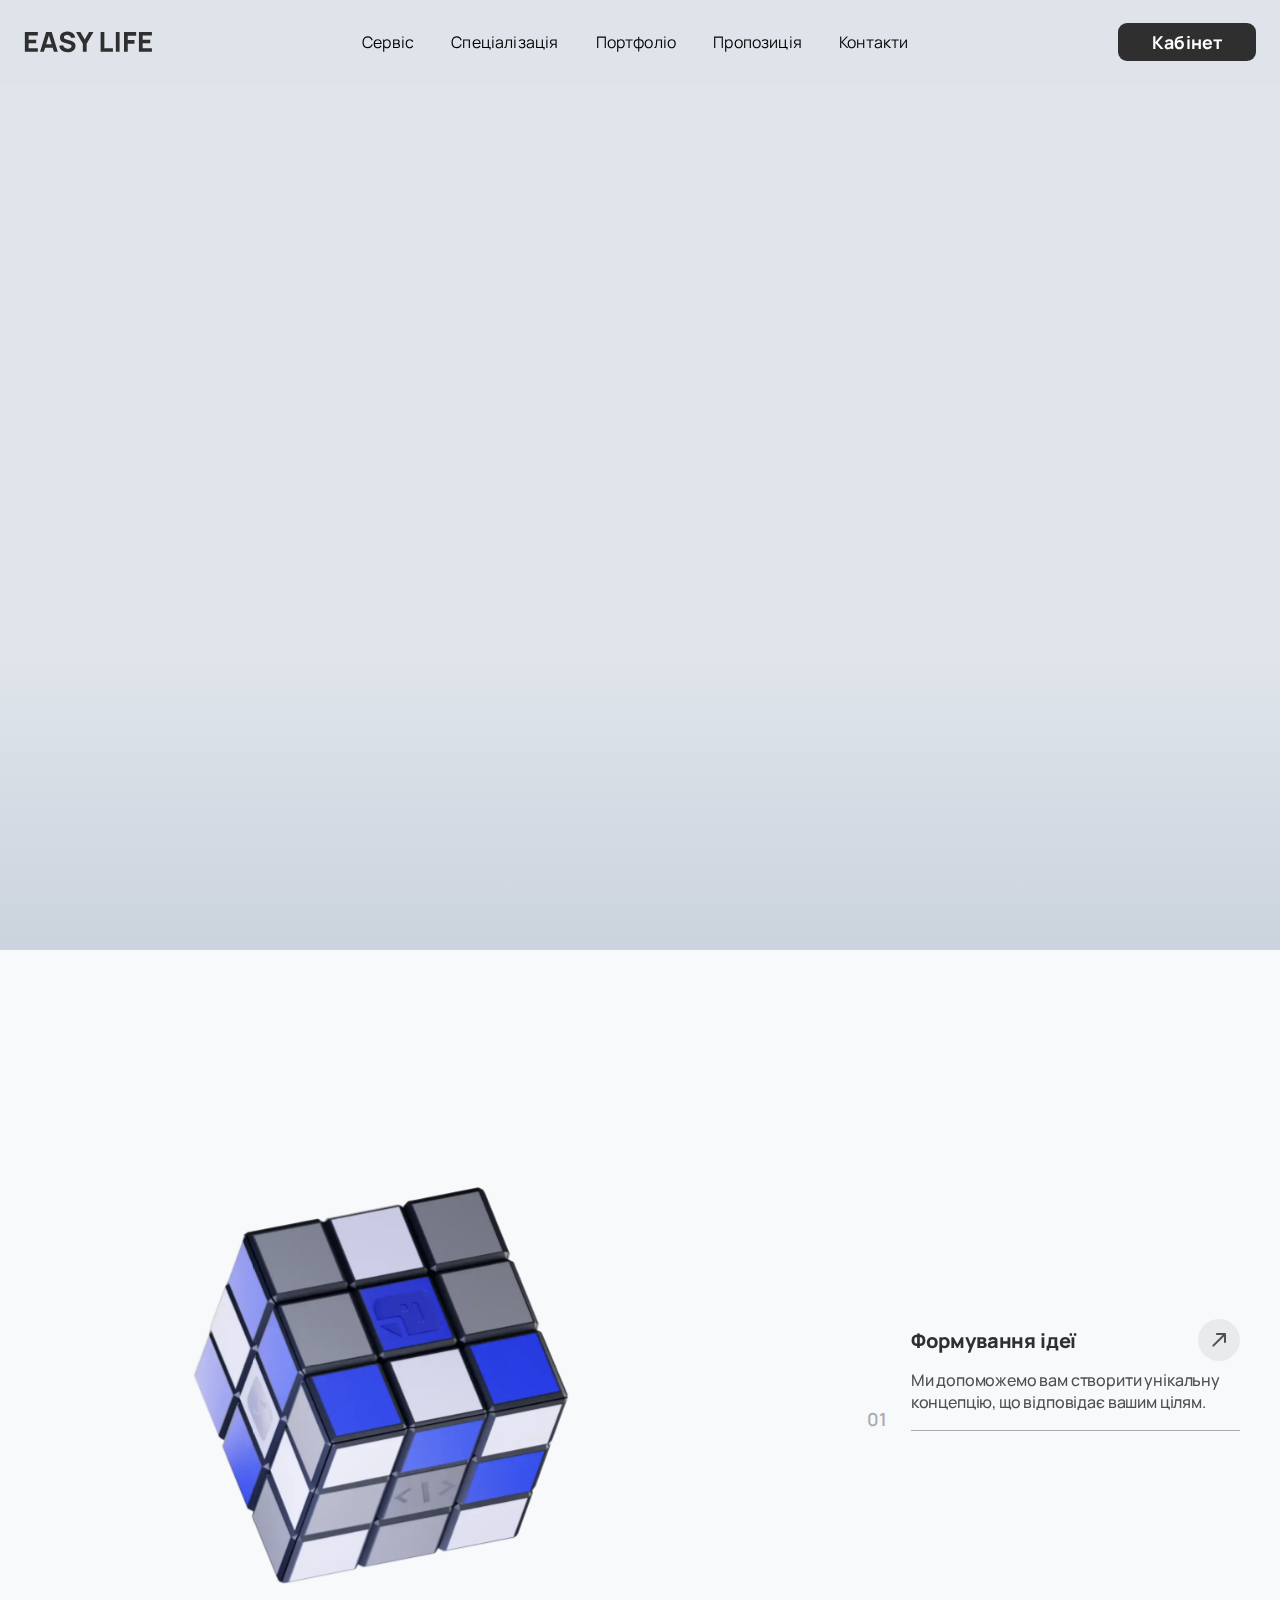
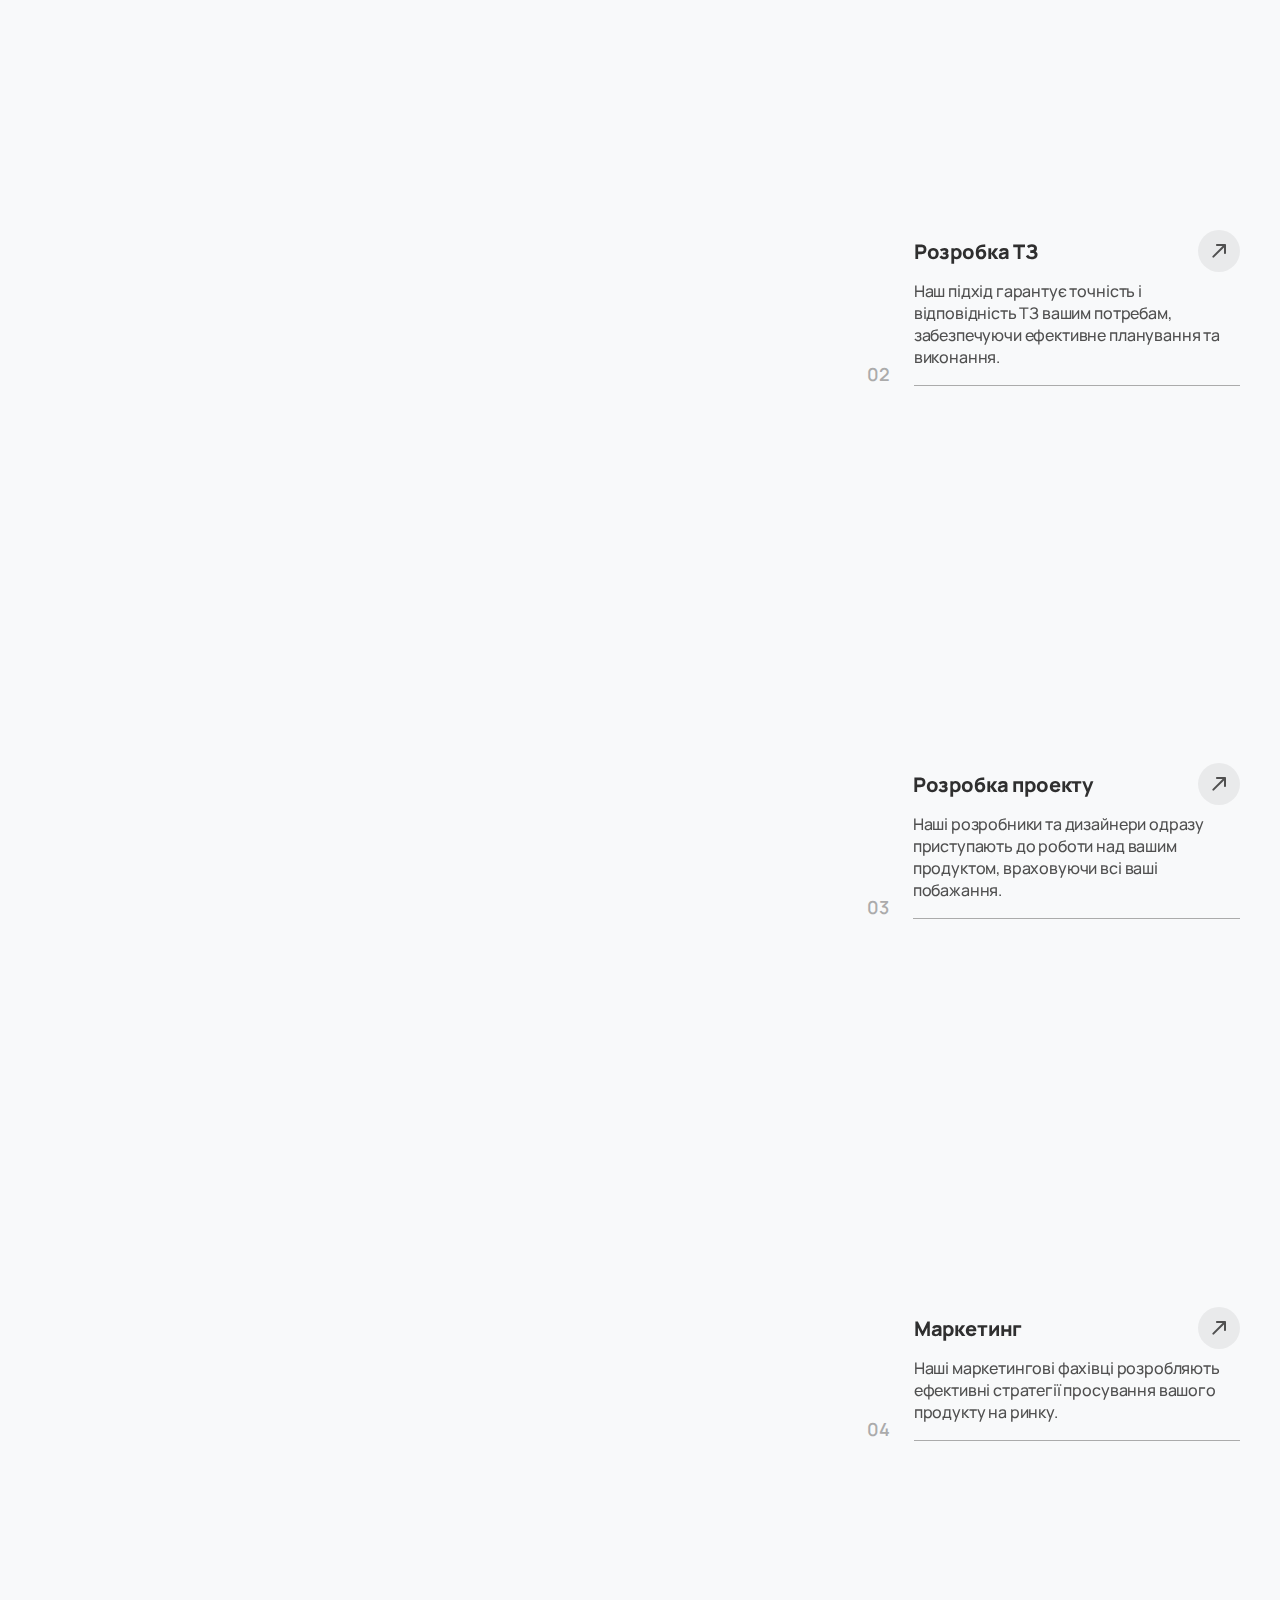
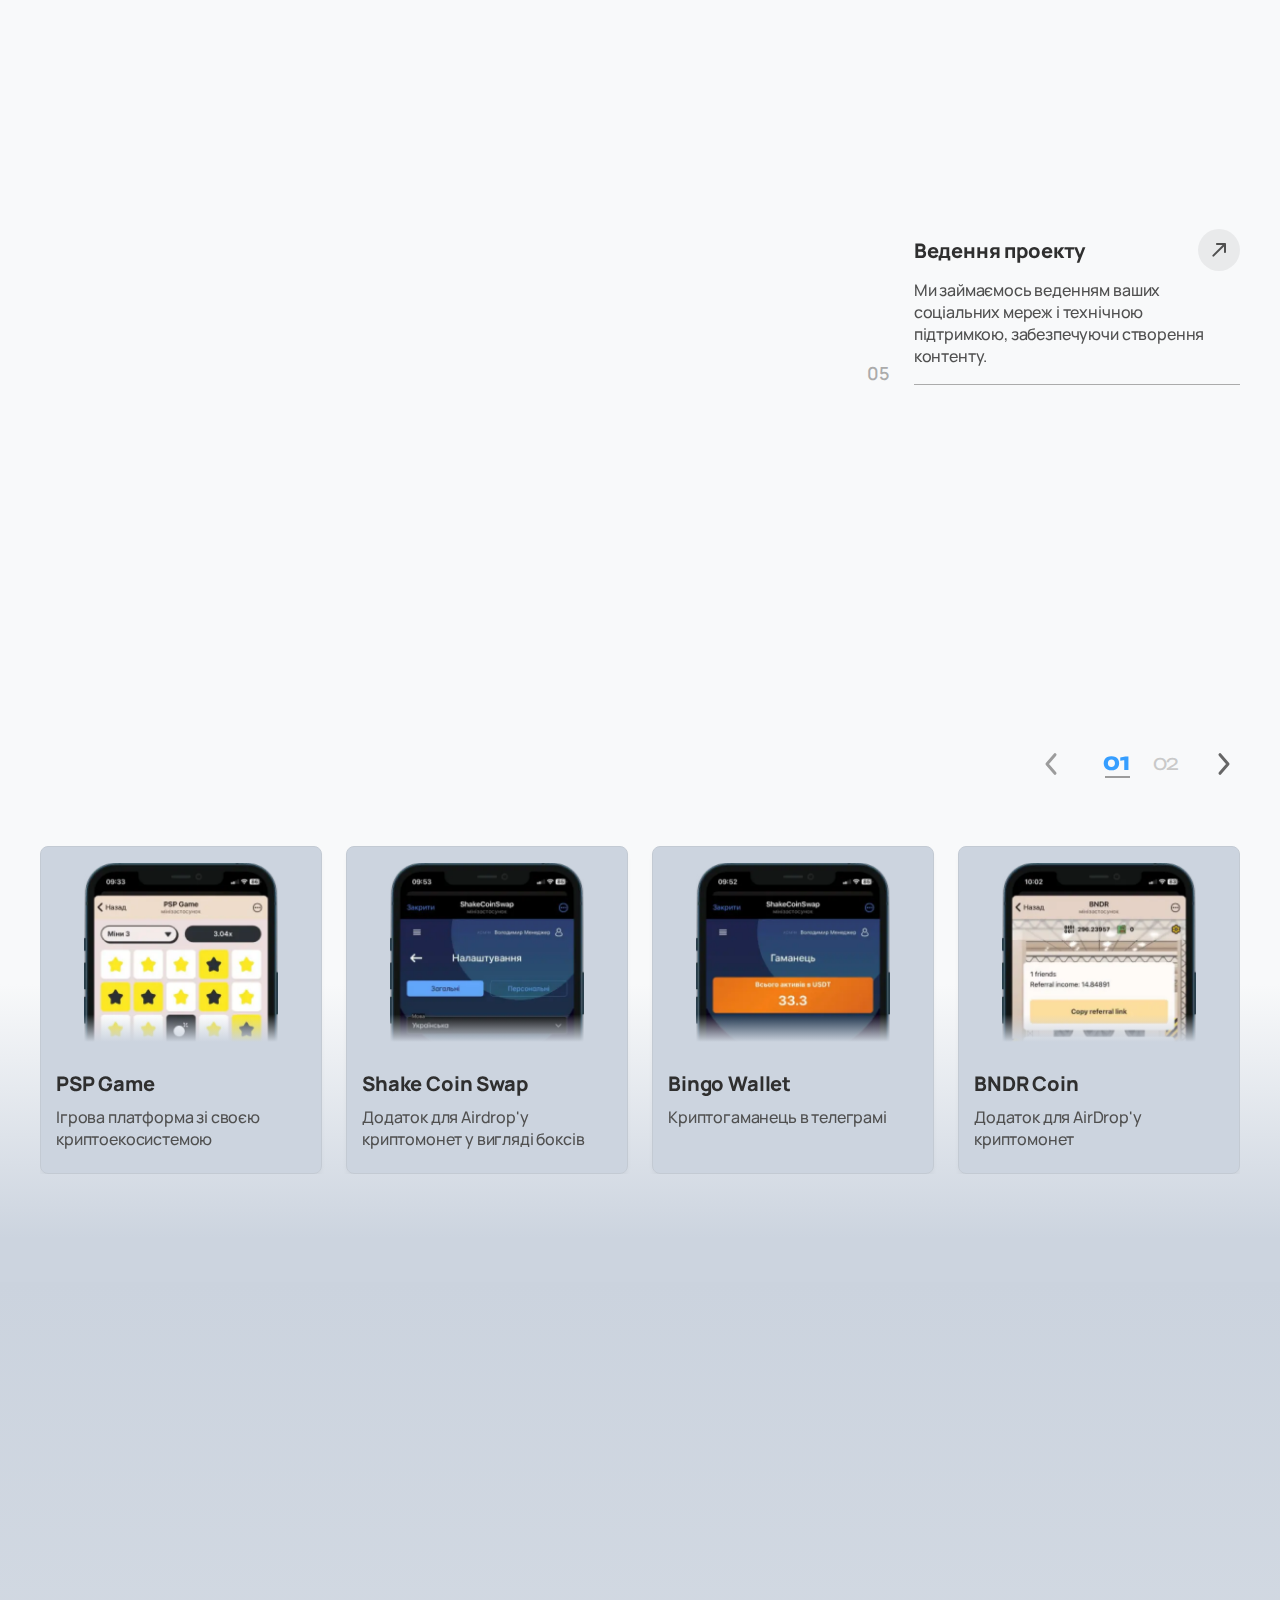
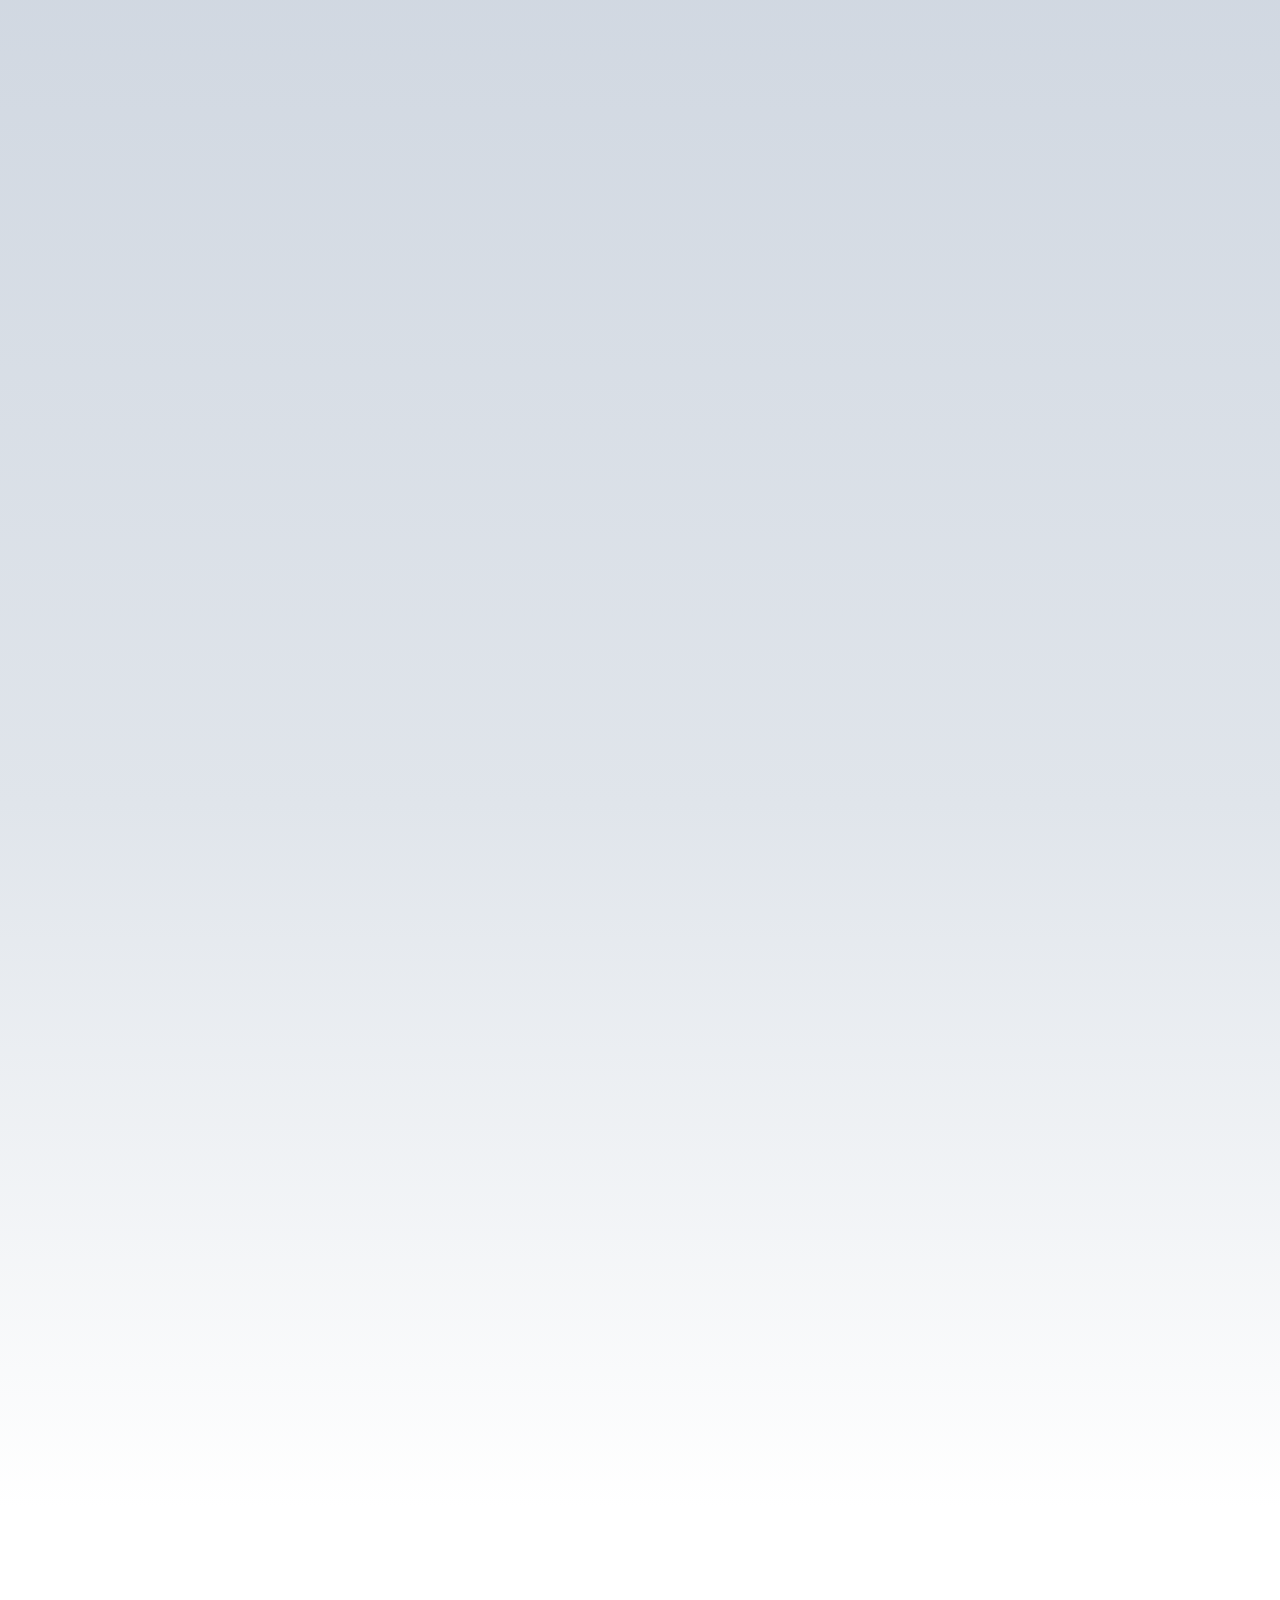
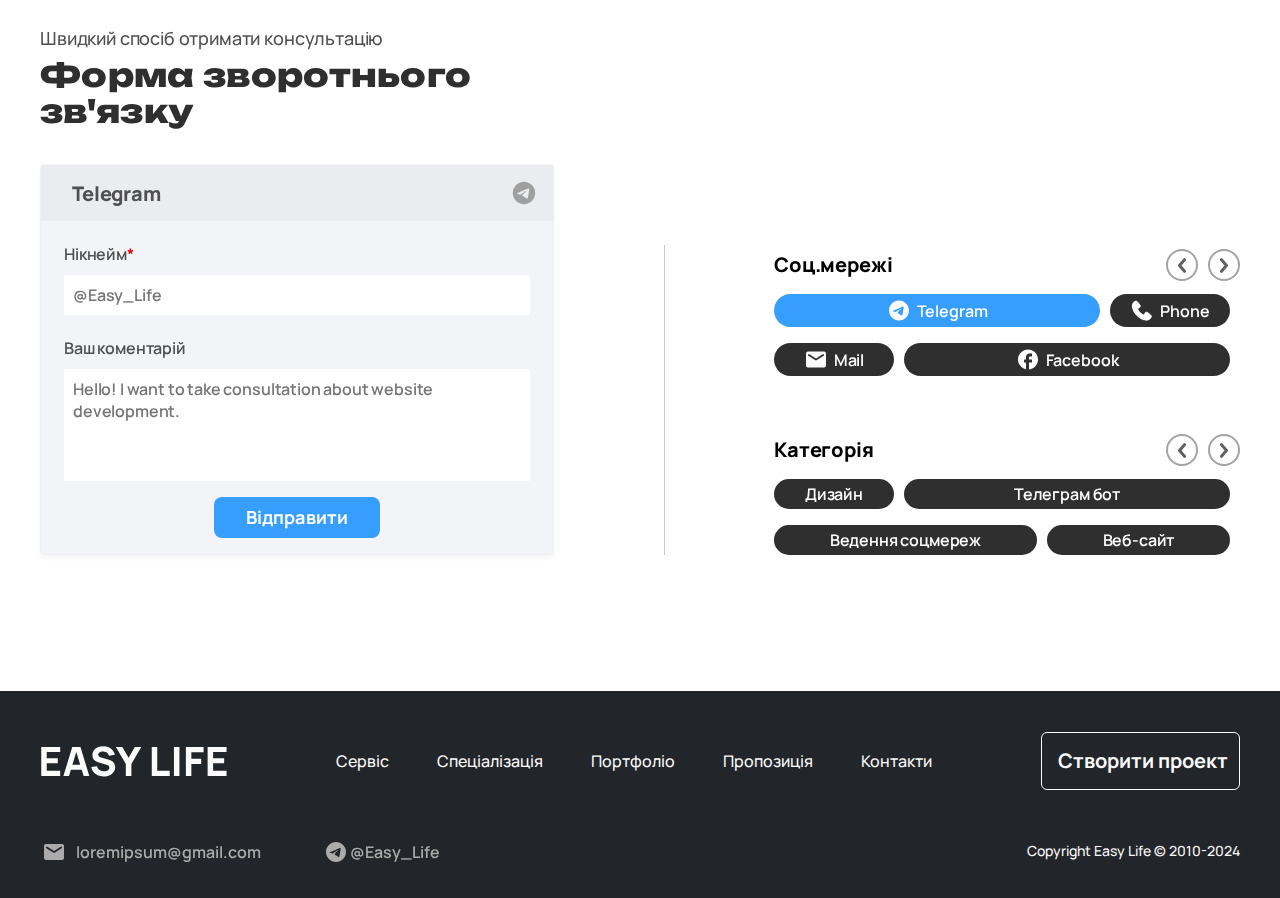
==== commit cdab420c: "Add files via upload" ====
--- a/index.html
+++ b/index.html
@@ -2,7 +2,7 @@
 <html lang="uk">
 
 <head>
-	<title>Home</title>
+	<title>Easy Life</title>
 	<meta charset="UTF-8">
 	<meta name="format-detection" content="telephone=no">
 	<style>
@@ -10,7 +10,7 @@
 			opacity: 0;
 		}
 	</style>
-	<link rel="stylesheet" href="css/style.min.css?_v=20241127210221">
+	<link rel="stylesheet" href="css/style.min.css?_v=20241129013743">
 	<link rel="shortcut icon" href="favicon.ico">
 	<meta name="viewport" content="width=device-width, initial-scale=1.0">
 </head>
@@ -27,12 +27,14 @@
 				<div class="header__menu menu">
 					<nav class="menu__body">
 						<ul class="menu__list">
-							<li class="menu__item"><a href="#" class="menu__title">Головна</a></li>
-							<li class="menu__item"><a href="#" class="menu__link">Сервіс</a></li>
-							<li class="menu__item"><a href="#" class="menu__link">Спеціалізація</a></li>
-							<li class="menu__item"><a href="#" class="menu__link">Портфоліо</a></li>
-							<li class="menu__item"><a href="#" class="menu__link">Пропозиція</a></li>
-							<li class="menu__item"><a href="#" class="menu__link">Контакти</a></li>
+							<li class="menu__item">
+								<div class="menu__title">Головна</div>
+							</li>
+							<li class="menu__item"><a href="#" data-goto="#main" data-goto-header class="menu__link">Сервіс</a></li>
+							<li class="menu__item"><a href="#" data-goto="#services" data-goto-header class="menu__link">Спеціалізація</a></li>
+							<li class="menu__item"><a href="#" data-goto="#portfolio" data-goto-header class="menu__link">Портфоліо</a></li>
+							<li class="menu__item"><a href="#" data-goto="#create" data-goto-header class="menu__link">Пропозиція</a></li>
+							<li class="menu__item"><a href="#" data-goto="#contact" data-goto-header class="menu__link">Контакти</a></li>
 						</ul>
 						<div class="menu__socials socials-menu">
 							<div class="socials-menu__title">Соц.мережі</div>
@@ -90,19 +92,19 @@
 						</div>
 					</nav>
 				</div>
-				<button type="button" class="header__button button button_black button--fw">Кабінет</button>
-				<button type="button" class="menu__icon icon-menu"><span></span></button>
+				<a href="#" data-goto="#contact" data-goto-header class="header__button button button_black button--fw">Кабінет</a>
+				<button type="button" class="menu__icon icon-menu"><span></span></и>
 			</div>
 		</header>
 		<main class="page">
-			<section class="page__main main">
+			<section id="main" class="page__main main">
 				<div class="main__container">
 					<div data-watch data-watch-once class="main__content">
 						<div class="main__body body-main watcher--body_main">
 							<h1 class="body-main__title title--h1">Легке вирішення складних задач</h1>
 							<p class="body-main__text text--main">Простота і ефективність на кожному кроці. Ми робимо складні процеси зрозумілими та
 								ефективними<span>, гарантуючи результат на кожному етапі співпраці</span>.</p>
-							<button type="button" class="body-main__button button button_blue">Спробувати</button>
+							<a href="#" data-goto="#contact" data-goto-header class="body-main__button button button_blue">Спробувати</a>
 						</div>
 						<div class="main__image watcher--image_main">
 							<img src="img/cube/cube_blue/1.webp" class="main__picture image-main" alt="Image">
@@ -110,7 +112,7 @@
 					</div>
 				</div>
 			</section>
-			<section class="page__services services">
+			<section id="services" class="page__services services">
 				<div data-watch data-watch-once data-watch-threshold="0.125" class="services__container">
 					<h2 class="services__tilte title--h2 watcher--body">Наші послуги</h2>
 					<div class="services__content">
@@ -122,7 +124,7 @@
 								<div class="body-services__wrapper">
 									<div class="body-services__value">01</div>
 									<div class="body-services__block">
-										<a href="#" class="body-services__top">
+										<a href="#" data-goto="#contact" data-goto-header class="body-services__top">
 											<h4 class="body-services__title title--h4">Формування ідеї</h4>
 											<div class="body-services__link">
 												<svg width="14" height="14" viewBox="0 0 14 14" fill="none" xmlns="http://www.w3.org/2000/svg">
@@ -139,7 +141,7 @@
 								<div class="body-services__wrapper">
 									<div class="body-services__value">02</div>
 									<div class="body-services__block">
-										<a href="#" class="body-services__top">
+										<a href="#" data-goto="#contact" data-goto-header class="body-services__top">
 											<h4 class="body-services__title title--h4">
 												Розробка ТЗ
 											</h4>
@@ -159,7 +161,7 @@
 								<div class="body-services__wrapper">
 									<div class="body-services__value">03</div>
 									<div class="body-services__block">
-										<a href="#" class="body-services__top">
+										<a href="#" data-goto="#contact" data-goto-header class="body-services__top">
 											<h4 class="body-services__title title--h4">
 												Розробка проекту
 											</h4>
@@ -179,7 +181,7 @@
 								<div class="body-services__wrapper">
 									<div class="body-services__value">04</div>
 									<div class="body-services__block">
-										<a href="#" class="body-services__top">
+										<a href="#" data-goto="#contact" data-goto-header class="body-services__top">
 											<h4 class="body-services__title title--h4">
 												Маркетинг
 											</h4>
@@ -199,7 +201,7 @@
 								<div class="body-services__wrapper">
 									<div class="body-services__value">05</div>
 									<div class="body-services__block">
-										<a href="#" class="body-services__top">
+										<a href="#" data-goto="#contact" data-goto-header class="body-services__top">
 											<h4 class="body-services__title title--h4">
 												Ведення проекту
 											</h4>
@@ -219,7 +221,7 @@
 					</div>
 				</div>
 			</section>
-			<section class="page__portfolio portfolio">
+			<section id="portfolio" class="page__portfolio portfolio">
 				<div class="portfolio__container">
 					<div class="portfolio__slider swiper">
 						<div class="portfolio__top">
@@ -347,7 +349,7 @@
 					</div>
 				</div>
 			</section>
-			<section class="page__create create">
+			<section id="create" class="page__create create">
 				<div class="create__container">
 					<h2 data-watch data-watch-once data-watch-threshold="1" class="create__title title--h2 watcher--body">Що ми створюємо</h2>
 					<div class="create__body body-create">
@@ -482,7 +484,7 @@
 							Проект в кабінеті створюється у 2 кліки! Спробуйте та отримайте повний доступ до всіх
 							функцій кабінету і взаємодії з проєктом.
 						</p>
-						<button type="button" class="create-project__button button button_blue">Спробувати</button>
+						<a href="#" data-goto="#contact" data-goto-header class="create-project__button button button_blue">Спробувати</a>
 					</div>
 					<div data-watch data-watch-once data-watch-threshold="1" class="create-project__image">
 						<img src="img/cube/cube_blue/1.webp" class="create-project__picture image-main watcher--image" alt="Image">
@@ -490,28 +492,34 @@
 				</div>
 			</section>
 			<section class="page__contact contact">
-				<div class="contact__container">
+				<div id="contact" class="contact__container">
 					<div class="contact__body body-contact">
 						<div class="body-contact__top">
 							<p class="body-contact__text text--main">Швидкий спосіб отримати консультацію</p>
 							<h2 class="body-contact__title title--h2">Форма зворотньо<span>-</span>го зв'язку</h2>
 						</div>
 						<div data-da=".contact__container,991.98,1" class="body-contact__item item-body-contact">
-							<div class="item-body-contact__top">
-								<div class="item-body-contact__text">
-									Telegram bot
-								</div>
+							<div id="titleForm" class="item-body-contact__top">
+								<span class="item-body-contact__text">
+									Telegram
+								</span>
 								<div class="item-body-contact__image">
-									<svg width="28" height="28" viewBox="0 0 20 20" fill="none" xmlns="http://www.w3.org/2000/svg">
-										<path d="M10 0C4.48 0 0 4.48 0 10C0 15.52 4.48 20 10 20C15.52 20 20 15.52 20 10C20 4.48 15.52 0 10 0ZM14.64 6.8C14.49 8.38 13.84 12.22 13.51 13.99C13.37 14.74 13.09 14.99 12.83 15.02C12.25 15.07 11.81 14.64 11.25 14.27C10.37 13.69 9.87 13.33 9.02 12.77C8.03 12.12 8.67 11.76 9.24 11.18C9.39 11.03 11.95 8.7 12 8.49C12.0069 8.45819 12.006 8.42517 11.9973 8.3938C11.9886 8.36244 11.9724 8.33367 11.95 8.31C11.89 8.26 11.81 8.28 11.74 8.29C11.65 8.31 10.25 9.24 7.52 11.08C7.12 11.35 6.76 11.49 6.44 11.48C6.08 11.47 5.4 11.28 4.89 11.11C4.26 10.91 3.77 10.8 3.81 10.45C3.83 10.27 4.08 10.09 4.55 9.9C7.47 8.63 9.41 7.79 10.38 7.39C13.16 6.23 13.73 6.03 14.11 6.03C14.19 6.03 14.38 6.05 14.5 6.15C14.6 6.23 14.63 6.34 14.64 6.42C14.63 6.48 14.65 6.66 14.64 6.8Z" fill="#ababab" />
+									<svg width="24" height="25" viewBox="0 0 24 25" fill="none" xmlns="http://www.w3.org/2000/svg">
+										<path d="M12 2.5C6.48 2.5 2 6.98 2 12.5C2 18.02 6.48 22.5 12 22.5C17.52 22.5 22 18.02 22 12.5C22 6.98 17.52 2.5 12 2.5ZM16.64 9.3C16.49 10.88 15.84 14.72 15.51 16.49C15.37 17.24 15.09 17.49 14.83 17.52C14.25 17.57 13.81 17.14 13.25 16.77C12.37 16.19 11.87 15.83 11.02 15.27C10.03 14.62 10.67 14.26 11.24 13.68C11.39 13.53 13.95 11.2 14 10.99C14.0069 10.9582 14.006 10.9252 13.9973 10.8938C13.9886 10.8624 13.9724 10.8337 13.95 10.81C13.89 10.76 13.81 10.78 13.74 10.79C13.65 10.81 12.25 11.74 9.52 13.58C9.12 13.85 8.76 13.99 8.44 13.98C8.08 13.97 7.4 13.78 6.89 13.61C6.26 13.41 5.77 13.3 5.81 12.95C5.83 12.77 6.08 12.59 6.55 12.4C9.47 11.13 11.41 10.29 12.38 9.89C15.16 8.73 15.73 8.53 16.11 8.53C16.19 8.53 16.38 8.55 16.5 8.65C16.6 8.73 16.63 8.84 16.64 8.92C16.63 8.98 16.65 9.16 16.64 9.3Z" fill="currentColor" />
 									</svg>
 								</div>
 							</div>
 							<form id="contactForm" class="item-body-contact__form form-body-contact">
-								<label for="name" class="form-body-contact__label">Нікнейм<span>*</span></label>
-								<input id="name" autocomplete="off" type="text" name="form[name]" placeholder="@Easy_Life" class="form-body-contact__input input">
-								<label for="textarea" class="form-body-contact__label">Ваш коментарій</label>
-								<textarea id="textarea" autocomplete="off" name="form[textarea]" placeholder="Hello! I want to take consultation about website development." class="form-body-contact__input input"></textarea>
+								<label for="name" class="form-body-contact__label _active-form-body-contact">Нікнейм<span>*</span></label>
+								<input id="name" autocomplete="off" type="text" name="form[name]" placeholder="@Easy_Life" class="form-body-contact__input input _active-form-body-contact">
+
+								<label for="tel" class="form-body-contact__label">Введіть телефон<span>*</span></label>
+								<input id="tel" autocomplete="off" type="tel" name="form[tel]" placeholder="+380" class="form-body-contact__input input" oninput="this.value = this.value.replace(/[^0-9\+]/g, '').replace(/^([^+])/, '+$1');">
+
+								<label for="email" class="form-body-contact__label">Введіть ваш email<span>*</span></label>
+								<input id="email" autocomplete="off" type="email" name="form[email]" placeholder="loremipsum@gmail.com" class="form-body-contact__input input">
+								<label for="textarea" class="form-body-contact__label form-body-contact__label_textarea">Ваш коментарій</label>
+								<textarea id="textarea" autocomplete="off" name="form[textarea]" placeholder="Hello! I want to take consultation about website development." class="form-body-contact__input form-body-contact__input_textarea input"></textarea>
 								<button type="submit" class="form-body-contact__button button button_blue">Відправити</button>
 							</form>
 							<div id="sentForm" class="item-body-contact__sent sent-body-contact">
@@ -534,44 +542,78 @@
 								<div class="actions-contact__wrapper">
 									<div class="actions-contact__slide slide-actions-contact">
 										<div class="slide-actions-contact__body">
-											<a href="#" class="slide-actions-contact__item">
+											<button id="telegram" data-social="Telegram" type="button" class="slide-actions-contact__item slide-actions-contact__item_big form-item-social form-item-social_name _active-button-contact">
 												<div class="actions-contact__image">
-													<img src="img/icons/slider-telegram.svg" class="actions-contact__picture" alt="Image">
+													<svg width="24" height="25" viewBox="0 0 24 25" fill="none" xmlns="http://www.w3.org/2000/svg">
+														<path d="M12 2.5C6.48 2.5 2 6.98 2 12.5C2 18.02 6.48 22.5 12 22.5C17.52 22.5 22 18.02 22 12.5C22 6.98 17.52 2.5 12 2.5ZM16.64 9.3C16.49 10.88 15.84 14.72 15.51 16.49C15.37 17.24 15.09 17.49 14.83 17.52C14.25 17.57 13.81 17.14 13.25 16.77C12.37 16.19 11.87 15.83 11.02 15.27C10.03 14.62 10.67 14.26 11.24 13.68C11.39 13.53 13.95 11.2 14 10.99C14.0069 10.9582 14.006 10.9252 13.9973 10.8938C13.9886 10.8624 13.9724 10.8337 13.95 10.81C13.89 10.76 13.81 10.78 13.74 10.79C13.65 10.81 12.25 11.74 9.52 13.58C9.12 13.85 8.76 13.99 8.44 13.98C8.08 13.97 7.4 13.78 6.89 13.61C6.26 13.41 5.77 13.3 5.81 12.95C5.83 12.77 6.08 12.59 6.55 12.4C9.47 11.13 11.41 10.29 12.38 9.89C15.16 8.73 15.73 8.53 16.11 8.53C16.19 8.53 16.38 8.55 16.5 8.65C16.6 8.73 16.63 8.84 16.64 8.92C16.63 8.98 16.65 9.16 16.64 9.3Z" fill="currentColor" />
+													</svg>
 												</div>
 												<div class="actions-contact__text">Telegram</div>
-											</a>
-											<a href="#" class="slide-actions-contact__item slide-actions-contact__item_big">
+											</button>
+											<button data-social="Phone number" type="button" class="slide-actions-contact__item form-item-social form-item-social_phone">
 												<div class="actions-contact__image">
-													<img src="img/icons/slider-facebook.svg" class="actions-contact__picture" alt="Image">
+													<svg width="24" height="25" viewBox="0 0 24 25" fill="none" xmlns="http://www.w3.org/2000/svg">
+														<path fill-rule="evenodd" clip-rule="evenodd" d="M16.551 22.6335C15.111 22.5805 11.03 22.0165 6.75602 17.7435C2.48302 13.4695 1.92002 9.38946 1.86602 7.94846C1.78602 5.75246 3.46802 3.61946 5.41102 2.78646C5.645 2.68543 5.90122 2.64696 6.15455 2.67484C6.40788 2.70271 6.64961 2.79597 6.85602 2.94546C8.45602 4.11146 9.56002 5.87546 10.508 7.26246C10.7166 7.56719 10.8058 7.93801 10.7586 8.30426C10.7114 8.67051 10.5311 9.00659 10.252 9.24846L8.30102 10.6975C8.20677 10.7655 8.14042 10.8655 8.1143 10.9788C8.08818 11.0921 8.10407 11.211 8.15902 11.3135C8.60102 12.1165 9.38702 13.3125 10.287 14.2125C11.187 15.1125 12.44 15.9505 13.299 16.4425C13.4067 16.5029 13.5335 16.5198 13.6533 16.4897C13.7731 16.4596 13.8767 16.3847 13.943 16.2805L15.213 14.3475C15.4465 14.0373 15.7909 13.8295 16.1742 13.7676C16.5575 13.7058 16.9498 13.7946 17.269 14.0155C18.676 14.9895 20.318 16.0745 21.52 17.6135C21.6817 17.8214 21.7845 18.0689 21.8177 18.3301C21.851 18.5913 21.8134 18.8567 21.709 19.0985C20.872 21.0515 18.754 22.7145 16.551 22.6335Z" fill="currentColor" />
+													</svg>
+												</div>
+												<div class="actions-contact__text">Phone</div>
+											</button>
+										</div>
+										<div class="slide-actions-contact__body slide-actions-contact__body">
+											<button data-social="Mail" type="button" class="slide-actions-contact__item form-item-social form-item-social_email">
+												<div class="actions-contact__image">
+													<svg width="24" height="25" viewBox="0 0 24 25" fill="none" xmlns="http://www.w3.org/2000/svg">
+														<path d="M20 4.5H4C2.9 4.5 2.01 5.4 2.01 6.5L2 18.5C2 19.6 2.9 20.5 4 20.5H20C21.1 20.5 22 19.6 22 18.5V6.5C22 5.4 21.1 4.5 20 4.5ZM19.6 8.75L12.53 13.17C12.21 13.37 11.79 13.37 11.47 13.17L4.4 8.75C4.29973 8.69371 4.21192 8.61766 4.14189 8.52645C4.07186 8.43525 4.02106 8.33078 3.99258 8.21937C3.96409 8.10796 3.9585 7.99194 3.97616 7.87831C3.99381 7.76468 4.03434 7.65581 4.09528 7.5583C4.15623 7.46079 4.23632 7.37666 4.33073 7.311C4.42513 7.24533 4.53187 7.19951 4.6445 7.1763C4.75712 7.15309 4.87328 7.15297 4.98595 7.17595C5.09863 7.19893 5.20546 7.24453 5.3 7.31L12 11.5L18.7 7.31C18.7945 7.24453 18.9014 7.19893 19.014 7.17595C19.1267 7.15297 19.2429 7.15309 19.3555 7.1763C19.4681 7.19951 19.5749 7.24533 19.6693 7.311C19.7637 7.37666 19.8438 7.46079 19.9047 7.5583C19.9657 7.65581 20.0062 7.76468 20.0238 7.87831C20.0415 7.99194 20.0359 8.10796 20.0074 8.21937C19.9789 8.33078 19.9281 8.43525 19.8581 8.52645C19.7881 8.61766 19.7003 8.69371 19.6 8.75Z" fill="currentColor" />
+													</svg>
+												</div>
+												<div class="actions-contact__text">Mail</div>
+											</button>
+											<button data-social="Facebook" type="button" class="slide-actions-contact__item slide-actions-contact__item_big form-item-social form-item-social_name">
+												<div class="actions-contact__image">
+													<svg width="24" height="25" viewBox="0 0 24 25" fill="none" xmlns="http://www.w3.org/2000/svg">
+														<path d="M22 12.5C22 6.98 17.52 2.5 12 2.5C6.48 2.5 2 6.98 2 12.5C2 17.34 5.44 21.37 10 22.3V15.5H8V12.5H10V10C10 8.07 11.57 6.5 13.5 6.5H16V9.5H14C13.45 9.5 13 9.95 13 10.5V12.5H16V15.5H13V22.45C18.05 21.95 22 17.69 22 12.5Z" fill="currentColor" />
+													</svg>
 												</div>
 												<div class="actions-contact__text">Facebook</div>
-											</a>
-											<a data-da=".slide-actions-contact__body_1, 767.98, 1" href="#" class="slide-actions-contact__item">
+											</button>
+										</div>
+									</div>
+									<div class="actions-contact__slide">
+										<div class="slide-actions-contact__body slide-actions-contact__body">
+											<button data-social="Viber" type="button" class="slide-actions-contact__item form-item-social form-item-social_phone">
 												<div class="actions-contact__image">
-													<img src="img/icons/slider-viber.svg" class="actions-contact__picture" alt="Image">
+													<svg width="24" height="25" viewBox="0 0 24 25" fill="none" xmlns="http://www.w3.org/2000/svg">
+														<path fill-rule="evenodd" clip-rule="evenodd" d="M16.6751 3.12805C13.5289 2.42477 10.2663 2.42477 7.12008 3.12805L6.78108 3.20305C5.89586 3.40038 5.08277 3.83952 4.43235 4.47159C3.78192 5.10365 3.31968 5.90383 3.09708 6.78305C2.30097 9.92575 2.30097 13.2173 3.09708 16.36C3.30939 17.1985 3.73986 17.9659 4.34476 18.5841C4.94966 19.2024 5.70743 19.6495 6.54108 19.88L7.00608 22.656C7.02093 22.7442 7.05913 22.8268 7.11672 22.8951C7.1743 22.9635 7.24917 23.0152 7.33351 23.0448C7.41785 23.0744 7.50859 23.0809 7.59628 23.0635C7.68396 23.0461 7.76539 23.0056 7.83208 22.946L10.5631 20.503C12.6132 20.6268 14.6705 20.4629 16.6751 20.016L17.0151 19.941C17.9003 19.7437 18.7134 19.3046 19.3638 18.6725C20.0142 18.0404 20.4765 17.2403 20.6991 16.361C21.4952 13.2183 21.4952 9.92674 20.6991 6.78405C20.4764 5.90471 20.014 5.10444 19.3634 4.47236C18.7128 3.84028 17.8995 3.40121 17.0141 3.20405L16.6751 3.12805ZM7.96408 6.70205C7.77823 6.67483 7.58866 6.71225 7.42708 6.80805H7.41308C7.03808 7.02805 6.70008 7.30505 6.41208 7.63105C6.17208 7.90805 6.04208 8.18805 6.00808 8.45805C5.98808 8.61805 6.00208 8.78005 6.04908 8.93304L6.06708 8.94305C6.33708 9.73604 6.68908 10.499 7.11908 11.217C7.67378 12.2254 8.35606 13.1581 9.14908 13.992L9.17308 14.026L9.21108 14.054L9.23408 14.081L9.26208 14.105C10.0991 14.9004 11.0339 15.5859 12.0441 16.145C13.1991 16.774 13.9001 17.071 14.3211 17.195V17.201C14.4441 17.239 14.5561 17.256 14.6691 17.256C15.0278 17.2303 15.3674 17.0845 15.6331 16.842C15.9581 16.554 16.2331 16.215 16.4471 15.838V15.831C16.6481 15.451 16.5801 15.093 16.2901 14.85C15.7081 14.3405 15.0781 13.8884 14.4091 13.5C13.9611 13.257 13.5061 13.404 13.3221 13.65L12.9291 14.146C12.7271 14.392 12.3611 14.358 12.3611 14.358L12.3511 14.364C9.62008 13.667 8.89108 10.902 8.89108 10.902C8.89108 10.902 8.85708 10.526 9.11008 10.334L9.60208 9.93805C9.83808 9.74605 10.0021 9.29205 9.74908 8.84405C9.36166 8.17547 8.91056 7.54588 8.40208 6.96405C8.29086 6.82742 8.13509 6.73431 7.96208 6.70105M12.5781 5.50005C12.4455 5.50005 12.3183 5.55272 12.2245 5.64649C12.1308 5.74026 12.0781 5.86744 12.0781 6.00005C12.0781 6.13265 12.1308 6.25983 12.2245 6.3536C12.3183 6.44737 12.4455 6.50005 12.5781 6.50005C13.8431 6.50005 14.8931 6.91305 15.7241 7.70505C16.1511 8.13805 16.4841 8.65105 16.7021 9.21305C16.9211 9.77605 17.0211 10.377 16.9951 10.979C16.9923 11.0447 17.0025 11.1103 17.0251 11.172C17.0477 11.2337 17.0822 11.2904 17.1267 11.3387C17.2165 11.4365 17.3415 11.4945 17.4741 11.5C17.6067 11.5056 17.7361 11.4583 17.8338 11.3684C17.9315 11.2786 17.9895 11.1537 17.9951 11.021C18.0249 10.2806 17.902 9.54195 17.6341 8.85105C17.3649 8.15663 16.955 7.52541 16.4301 6.99705L16.4201 6.98705C15.3891 6.00205 14.0841 5.50005 12.5781 5.50005ZM12.5441 7.14405C12.4115 7.14405 12.2843 7.19672 12.1905 7.29049C12.0968 7.38426 12.0441 7.51144 12.0441 7.64405C12.0441 7.77665 12.0968 7.90383 12.1905 7.9976C12.2843 8.09137 12.4115 8.14405 12.5441 8.14405H12.5611C13.4731 8.20905 14.1371 8.51305 14.6021 9.01205C15.0791 9.52605 15.3261 10.165 15.3071 10.955C15.304 11.0877 15.3538 11.216 15.4454 11.312C15.537 11.4079 15.663 11.4635 15.7956 11.4665C15.9282 11.4696 16.0566 11.4198 16.1525 11.3282C16.2484 11.2366 16.304 11.1107 16.3071 10.978C16.3311 9.94104 15.9971 9.04605 15.3351 8.33205V8.33005C14.6581 7.60405 13.7291 7.22005 12.6111 7.14505L12.5941 7.14305L12.5441 7.14405ZM12.5251 8.81905C12.4582 8.81314 12.3908 8.82078 12.3269 8.84151C12.263 8.86223 12.2039 8.89562 12.1532 8.93968C12.1025 8.98374 12.0612 9.03757 12.0317 9.09794C12.0023 9.15832 11.9853 9.22401 11.9818 9.29109C11.9783 9.35818 11.9884 9.42528 12.0114 9.48839C12.0344 9.5515 12.0699 9.60932 12.1157 9.65841C12.1616 9.7075 12.2169 9.74685 12.2783 9.7741C12.3397 9.80136 12.4059 9.81596 12.4731 9.81705C12.8911 9.83905 13.1581 9.96504 13.3261 10.134C13.4951 10.304 13.6211 10.577 13.6441 11.004C13.6453 11.0711 13.6601 11.1373 13.6874 11.1986C13.7148 11.2599 13.7542 11.315 13.8033 11.3607C13.8525 11.4065 13.9103 11.4418 13.9734 11.4647C14.0364 11.4876 14.1035 11.4976 14.1705 11.494C14.2375 11.4905 14.3031 11.4735 14.3634 11.444C14.4237 11.4146 14.4775 11.3733 14.5215 11.3226C14.5655 11.2719 14.5989 11.2129 14.6196 11.1491C14.6403 11.0852 14.6479 11.0179 14.6421 10.951C14.6101 10.351 14.4221 9.82104 14.0371 9.43105C13.6501 9.04105 13.1231 8.85105 12.5251 8.81905Z" fill="currentColor" />
+													</svg>
 												</div>
 												<div class="actions-contact__text">Viber</div>
-											</a>
-										</div>
-									</div>
-									<div class="actions-contact__slide">
+											</button>
+											<button data-social="WhatsApp" type="button" class="slide-actions-contact__item slide-actions-contact__item_big form-item-social form-item-social_phone">
+												<div class="actions-contact__image">
+													<svg width="24" height="25" viewBox="0 0 24 25" fill="none" xmlns="http://www.w3.org/2000/svg">
+														<path fill-rule="evenodd" clip-rule="evenodd" d="M12 2.5C6.477 2.5 2 6.977 2 12.5C2 14.39 2.525 16.16 3.438 17.668L2.546 20.7C2.49478 20.8741 2.49141 21.0587 2.53624 21.2346C2.58107 21.4104 2.67245 21.5709 2.80076 21.6992C2.92907 21.8276 3.08958 21.9189 3.26542 21.9638C3.44125 22.0086 3.62592 22.0052 3.8 21.954L6.832 21.062C8.39074 22.0049 10.1782 22.5023 12 22.5C17.523 22.5 22 18.023 22 12.5C22 6.977 17.523 2.5 12 2.5ZM9.738 14.763C11.761 16.785 13.692 17.052 14.374 17.077C15.411 17.115 16.421 16.323 16.814 15.404C16.8632 15.2896 16.881 15.1641 16.8655 15.0405C16.85 14.917 16.8019 14.7998 16.726 14.701C16.178 14.001 15.437 13.498 14.713 12.998C14.5619 12.8932 14.3761 12.8512 14.1946 12.8806C14.0131 12.9101 13.8502 13.0088 13.74 13.156L13.14 14.071C13.1083 14.12 13.0591 14.1551 13.0025 14.1692C12.9459 14.1833 12.886 14.1754 12.835 14.147C12.428 13.914 11.835 13.518 11.409 13.092C10.983 12.666 10.611 12.1 10.402 11.719C10.3767 11.6705 10.3696 11.6145 10.3819 11.5611C10.3941 11.5078 10.425 11.4606 10.469 11.428L11.393 10.742C11.5252 10.6276 11.6106 10.4684 11.6328 10.2949C11.6549 10.1215 11.6123 9.94596 11.513 9.802C11.065 9.146 10.543 8.312 9.786 7.759C9.6881 7.68866 9.57369 7.64479 9.45385 7.63165C9.33402 7.61851 9.21282 7.63654 9.102 7.684C8.182 8.078 7.386 9.088 7.424 10.127C7.449 10.809 7.716 12.74 9.738 14.763Z" fill="currentColor" />
+													</svg>
+												</div>
+												<div class="actions-contact__text">WhatsApp</div>
+											</button>
+										</div>
 										<div class="slide-actions-contact__body slide-actions-contact__body">
-											<a href="#" class="slide-actions-contact__item slide-actions-contact__item_big">
+											<button data-social="LinkedIn" type="button" class="slide-actions-contact__item slide-actions-contact__item_big form-item-social form-item-social_name">
 												<div class="actions-contact__image">
-													<img src="img/icons/slider-email.svg" class="actions-contact__picture" alt="Image">
-												</div>
-												<div class="actions-contact__text">Mail</div>
-											</a>
-											<a href="#" class="slide-actions-contact__item slide-actions-contact__item_big">
-												<div class="actions-contact__image">
-													<img src="img/icons/slider-linkedin.svg" class="actions-contact__picture" alt="Image">
+													<svg width="25" height="24" viewBox="0 0 25 24" fill="none" xmlns="http://www.w3.org/2000/svg">
+														<path d="M19 3C19.5304 3 20.0391 3.21071 20.4142 3.58579C20.7893 3.96086 21 4.46957 21 5V19C21 19.5304 20.7893 20.0391 20.4142 20.4142C20.0391 20.7893 19.5304 21 19 21H5C4.46957 21 3.96086 20.7893 3.58579 20.4142C3.21071 20.0391 3 19.5304 3 19V5C3 4.46957 3.21071 3.96086 3.58579 3.58579C3.96086 3.21071 4.46957 3 5 3H19ZM18.5 18.5V13.2C18.5 12.3354 18.1565 11.5062 17.5452 10.8948C16.9338 10.2835 16.1046 9.94 15.24 9.94C14.39 9.94 13.4 10.46 12.92 11.24V10.13H10.13V18.5H12.92V13.57C12.92 12.8 13.54 12.17 14.31 12.17C14.6813 12.17 15.0374 12.3175 15.2999 12.5801C15.5625 12.8426 15.71 13.1987 15.71 13.57V18.5H18.5ZM6.88 8.56C7.32556 8.56 7.75288 8.383 8.06794 8.06794C8.383 7.75288 8.56 7.32556 8.56 6.88C8.56 5.95 7.81 5.19 6.88 5.19C6.43178 5.19 6.00193 5.36805 5.68499 5.68499C5.36805 6.00193 5.19 6.43178 5.19 6.88C5.19 7.81 5.95 8.56 6.88 8.56ZM8.27 18.5V10.13H5.5V18.5H8.27Z" fill="currentColor" />
+													</svg>
 												</div>
 												<div class="actions-contact__text">LinkedIn</div>
-											</a>
-										</div>
-									</div>
-									<div class="actions-contact__slide actions-contact__slide_mob">
-										<div class="slide-actions-contact__body slide-actions-contact__body_1">
+											</button>
+											<button data-social="Twitter(x)" type="button" class="slide-actions-contact__item slide-actions-contact__item_big form-item-social form-item-social_name">
+												<div class="actions-contact__image">
+													<svg width="24" height="25" viewBox="0 0 24 25" fill="none" xmlns="http://www.w3.org/2000/svg">
+														<path d="M8 2.5H1L9.26 13.515L1.45 22.5H4.1L10.488 15.151L16 22.5H23L14.392 11.022L21.8 2.5H19.15L13.164 9.386L8 2.5ZM17 20.5L5 4.5H7L19 20.5H17Z" fill="currentColor" />
+													</svg>
+												</div>
+												<div class="actions-contact__text">Twitter(x)</div>
+											</button>
 										</div>
 									</div>
 								</div>
@@ -589,30 +631,30 @@
 								<div class="actions-contact__wrapper">
 									<div class="actions-contact__slide slide-actions-contact">
 										<div class="slide-actions-contact__body">
-											<a href="#" class="slide-actions-contact__item">
+											<button data-category="Design" type="button" class="slide-actions-contact__item form-item-category form-item-category">
 												<div class="actions-contact__text">Дизайн</div>
-											</a>
-											<a href="#" class="slide-actions-contact__item slide-actions-contact__item_big">
+											</button>
+											<button data-category="Telegram Bot" type="button" class="slide-actions-contact__item slide-actions-contact__item_big form-item-category">
 												<div class="actions-contact__text">Телеграм бот</div>
-											</a>
+											</button>
 										</div>
 										<div class="slide-actions-contact__body">
-											<a href="#" class="slide-actions-contact__item slide-actions-contact__item_big">
+											<button data-category="Management Social" type="button" class="slide-actions-contact__item slide-actions-contact__item_big form-item-category">
 												<div class="actions-contact__text">Ведення соцмереж</div>
-											</a>
-											<a href="#" class="slide-actions-contact__item slide-actions-contact__item_big">
+											</button>
+											<button data-category="Website" type="button" class="slide-actions-contact__item slide-actions-contact__item_big form-item-category">
 												<div class="actions-contact__text">Веб-сайт</div>
-											</a>
+											</button>
 										</div>
 									</div>
 									<div class="actions-contact__slide">
 										<div class="slide-actions-contact__body slide-actions-contact__body">
-											<a href="#" class="slide-actions-contact__item">
+											<button data-category="Marketing" type="button" class="slide-actions-contact__item slide-actions-contact__item_big form-item-category">
 												<div class="actions-contact__text">Маркетинг</div>
-											</a>
-											<a href="#" class="slide-actions-contact__item slide-actions-contact__item_big">
+											</button>
+											<button data-category="Telegram Web App" type="button" class="slide-actions-contact__item slide-actions-contact__item_big form-item-category">
 												<div class="actions-contact__text">Телеграм ВебАпп</div>
-											</a>
+											</button>
 										</div>
 									</div>
 								</div>
@@ -631,13 +673,13 @@
 						</svg>
 					</a>
 					<div class="top-footer__list">
-						<div class="top-footer__item"><a href="#" class="top-footer__link">Сервіс</a></div>
-						<div class="top-footer__item"><a href="#" class="top-footer__link">Спеціалізація</a></div>
-						<div class="top-footer__item"><a href="#" class="top-footer__link">Портфоліо</a></div>
-						<div class="top-footer__item"><a href="#" class="top-footer__link">Пропозиція</a></div>
-						<div class="top-footer__item"><a href="#" class="top-footer__link">Контакти</a></div>
-					</div>
-					<button type="button" class="top-footer__button button button--fw">Створити проект</button>
+						<div class="top-footer__item"><a href="#" data-goto="#main" data-goto-header class="top-footer__link">Сервіс</a></div>
+						<div class="top-footer__item"><a href="#" data-goto="#services" data-goto-header class="top-footer__link">Спеціалізація</a></div>
+						<div class="top-footer__item"><a href="#" data-goto="#portfolio" data-goto-header class="top-footer__link">Портфоліо</a></div>
+						<div class="top-footer__item"><a href="#" data-goto="#create" data-goto-header class="top-footer__link">Пропозиція</a></div>
+						<div class="top-footer__item"><a href="#" data-goto="#contact" data-goto-header class="top-footer__link">Контакти</a></div>
+					</div>
+					<a href="#" data-goto="#contact" data-goto-header class="top-footer__button button button--fw">Створити проект</a>
 					<div class="top-footer__body body-top-footer">
 						<a href="#" class="body-top-footer__item">
 							<div class="body-top-footer__image">
@@ -703,7 +745,7 @@
 			</div>
 		</footer>
 	</div>
-	<script src="js/app.min.js?_v=20241127210221"></script>
+	<script src="js/app.min.js?_v=20241129013743"></script>
 </body>
 
 </html>--- a/css/style.min.css
+++ b/css/style.min.css
@@ -1 +1 @@
-@import url(https://fonts.googleapis.com/css?family=Manrope:regular,500,600,700,800rat&display=swap);@import url(https://fonts.googleapis.com/css?family=Unbounded:regular,500,700,800);*{padding:0;margin:0;border:0}*,*::after,*::before{box-sizing:border-box}*::after,*::before{display:inline-block}body,html{height:100%;min-width:360px}body{font-weight:500;color:#505050;line-height:1.375;font-family:Manrope,serif;font-size:1rem;-ms-text-size-adjust:100%;-moz-text-size-adjust:100%;-webkit-text-size-adjust:100%;-webkit-font-smoothing:antialiased;-moz-osx-font-smoothing:grayscale;letter-spacing:-.01em}button,input,textarea{font-family:Manrope,serif;font-size:inherit;line-height:inherit;color:inherit;background-color:rgba(0,0,0,0)}input,textarea{width:100%}label{display:inline-block}button,option,select{cursor:pointer}a{display:inline-block;color:inherit;text-decoration:none}ul li{list-style:none}img{vertical-align:top}h1,h2,h3,h4,h5,h6{font-weight:inherit;font-size:inherit}.lock body{overflow:hidden;touch-action:none;-ms-scroll-chaining:none;overscroll-behavior:none}.loaded body{transition:opacity .3s;opacity:1}.wrapper{min-height:100%;display:flex;flex-direction:column;overflow:hidden}@supports (overflow:clip){.wrapper{overflow:clip}}.wrapper>main{flex:1 1 auto}.wrapper>*{min-width:0}[class*=__container]{max-width:78rem;margin:0 auto;padding:0 1.5rem}[class*="--gc"]{display:grid;min-width:0;grid-template-columns:1.5rem 1fr minmax(auto,75rem) 1fr 1.5rem}[class*="--gc"]>*{min-width:0;grid-column:3/4}.button{display:inline-flex;align-items:center;justify-content:center;text-align:center;font-family:var(--font-family);font-weight:700;font-size:1.125rem;letter-spacing:.01em;color:#fff;padding:0 0}.button--fw{width:100%}.button_blue{border:.0625rem solid transparent;background:#369eff;transition:color .3s ease 0s,background .3s ease 0s,border .3s ease 0s}.button_blue:hover{color:#369eff;background:rgba(0,0,0,0);border:.0625rem solid #369eff}.button_black{background:#2f2f2f}input[type=email],input[type=tel],input[type=text],textarea{-webkit-appearance:none;appearance:none}.input{border-radius:.125rem;width:100%;display:block;padding:.4375rem;caret-color:inherit;font-weight:600;font-size:1rem;background:#fff;letter-spacing:-.01em;border:.125rem solid transparent}.form-body-contact__input._error{border-color:#ed4756}.form-body-contact__input._error::-webkit-input-placeholder{color:#ed4756}.form-body-contact__input._error:-ms-input-placeholder{color:#ed4756}.form-body-contact__input._error::-ms-input-placeholder{color:#ed4756}.form-body-contact__input._error::placeholder{color:#ed4756}.input[placeholder]:not([data-placeholder-nohiden])::-webkit-input-placeholder{-webkit-transition:opacity .3s;transition:opacity .3s}.input[placeholder]:not([data-placeholder-nohiden]):-ms-input-placeholder{-ms-transition:opacity .3s;transition:opacity .3s}.input[placeholder]:not([data-placeholder-nohiden])::-ms-input-placeholder{-ms-transition:opacity .3s;transition:opacity .3s}.input[placeholder]:not([data-placeholder-nohiden])::placeholder{transition:opacity .3s}.input[placeholder]:not([data-placeholder-nohiden]):focus::-webkit-input-placeholder{opacity:0}.input[placeholder]:not([data-placeholder-nohiden]):focus:-ms-input-placeholder{opacity:0}.input[placeholder]:not([data-placeholder-nohiden]):focus::-ms-input-placeholder{opacity:0}.input[placeholder]:not([data-placeholder-nohiden]):focus::placeholder{opacity:0}textarea.input{resize:none;min-height:7rem}.icon-menu{display:none}.ibg{width:100%;height:100%;-o-object-fit:cover;object-fit:cover}.ibg--top{-o-object-position:top;object-position:top}.ibg--bottom{-o-object-position:bottom;object-position:bottom}.ibg--left{-o-object-position:left;object-position:left}.ibg--right{-o-object-position:right;object-position:right}.ibg--contain{-o-object-fit:contain;object-fit:contain}.title--h1{max-width:33.9375rem;font-family:Unbounded,sans-serif;font-weight:800;line-height:.94;letter-spacing:.01em;color:#2f2f2f}.title--h2{font-family:Unbounded,sans-serif;font-weight:800;line-height:1.12;letter-spacing:.01em;color:#2f2f2f}.title--h3{font-family:Unbounded,sans-serif;font-weight:800;font-size:1.625rem;letter-spacing:.01em;color:#2f2f2f}.title--h4{font-weight:800;font-size:1.25rem;color:#2f2f2f}.text--main{max-width:32rem;line-height:1.28}.header{-webkit-transform:translateY(-100%);transform:translateY(-100%)}.loaded .header{-webkit-transform:none;transform:none;transition:-webkit-transform .5s ease-in-out 0s;transition:transform .5s ease-in-out 0s;transition:transform .5s ease-in-out 0s,-webkit-transform .5s ease-in-out 0s}.loaded .header.header--hidden{-webkit-transform:translateY(-100%);transform:translateY(-100%);transition:-webkit-transform .5s ease-in-out 0s;transition:transform .5s ease-in-out 0s;transition:transform .5s ease-in-out 0s,-webkit-transform .5s ease-in-out 0s}.watcher--body{opacity:0}.loaded ._watcher-view .watcher--body,.loaded .watcher--body._watcher-view{-webkit-animation:watcher--animation .5s ease-in-out 0s 1 forwards;animation:watcher--animation .5s ease-in-out 0s 1 forwards}.watcher--body_main{opacity:0}.loaded ._watcher-view .watcher--body_main,.loaded .watcher--body_main._watcher-view{-webkit-animation:watcher--animation .5s ease-in-out .3s 1 forwards;animation:watcher--animation .5s ease-in-out .3s 1 forwards}.watcher--image{opacity:0}.loaded ._watcher-view .watcher--image{-webkit-animation:watcher--animation .5s ease-in-out .3s 1 forwards;animation:watcher--animation .5s ease-in-out .3s 1 forwards}.watcher--image_main{opacity:0}.loaded ._watcher-view .watcher--image_main{-webkit-animation:watcher--animation .5s ease-in-out .6s 1 forwards;animation:watcher--animation .5s ease-in-out .6s 1 forwards}@-webkit-keyframes watcher--animation{from{opacity:0;-webkit-filter:blur(16px);filter:blur(16px)}to{opacity:1;-webkit-filter:blur(0);filter:blur(0)}}@keyframes watcher--animation{from{opacity:0;-webkit-filter:blur(16px);filter:blur(16px)}to{opacity:1;-webkit-filter:blur(0);filter:blur(0)}}.result{background:linear-gradient(0deg,#f6f6f6 0,#cbd3de 100%)}.result__slider{position:relative}.result__wrapper:not(:last-child){margin-bottom:2rem}.result__slide{display:flex;justify-content:center}.result__picture{-o-object-fit:contain;object-fit:contain;-webkit-filter:drop-shadow(0 20px 20px rgba(0, 0, 0, .25));filter:drop-shadow(0 20px 20px rgba(0, 0, 0, .25))}.result__actions{display:flex;gap:.8125rem;justify-content:center;align-items:center}.body-result__top{position:relative;padding-bottom:1.25rem}.body-result__top:not(:last-child){margin-bottom:3.9375rem}.body-result__top::before{content:"";position:absolute;width:96.6%;height:.625rem;bottom:0;left:0;background:#353535}.body-result__top::after{content:"";position:absolute;width:.625rem;height:.625rem;bottom:0;right:0;background:#ff6060}.body-result__title:not(:last-child){margin-bottom:.75rem}.body-result__text{max-width:35.25rem}.item-body-result{display:flex;gap:1.125rem;justify-content:space-between;min-height:4.5rem}.item-body-result:not(:last-child){margin-bottom:2rem}.item-body-result__title:not(:last-child){margin-bottom:.25rem}.item-body-result__number{font-family:Unbounded,sans-serif;font-weight:800;line-height:.94;letter-spacing:.01em;text-align:right;color:#353535;font-size:3rem}.item-body-result__span{font-size:1.125rem;line-height:1.28;text-align:right;color:#787878}.actions-contact__slider{width:100%;position:relative;overflow:hidden}.actions-contact__wrapper{display:flex;cursor:-webkit-grab;cursor:grab;transition:-webkit-transform .3s ease;transition:transform .3s ease;transition:transform .3s ease,-webkit-transform .3s ease}.actions-contact__wrapper:active{cursor:-webkit-grabbing;cursor:grabbing}.actions-contact__slide{min-width:100%}.actions-contact__navigation{display:flex;justify-content:flex-end;gap:10px}.slider__arrow{position:relative;border:.125rem solid #a3a3a3;cursor:pointer;width:2rem;height:2rem;border-radius:100%;display:flex;justify-content:center;align-items:center;transition:border .3s}.slider__arrow:hover{border:.125rem solid #616161}.slider__arrow--next::before,.slider__arrow--prev::before{content:"";width:.5rem;height:.9375rem}.slider__arrow--prev::before{background:url(../img/icons/arrow-slider-prev.svg) no-repeat center center/contain}.slider__arrow--next::before{content:"";background:url(../img/icons/arrow-slider-next.svg) no-repeat center center/contain}.main-pagination.swiper-pagination{width:2.75rem!important;display:flex;align-items:center;justify-content:center;gap:.5rem}.main-pagination .swiper-pagination-bullet,.portfolio__pagination .swiper-pagination-bullet{display:none}.main-pagination .swiper-pagination-bullet.swiper-pagination-bullet-active-next,.main-pagination .swiper-pagination-bullet.swiper-pagination-bullet-active-prev{cursor:pointer;flex:0 0 .5rem;display:block;width:.5rem;height:.5rem;border-radius:100%;background:#505050;transition:background .3s}.main-pagination .swiper-pagination-bullet.swiper-pagination-bullet-active-next:hover,.main-pagination .swiper-pagination-bullet.swiper-pagination-bullet-active-prev:hover{background:#369eff}.main-pagination .swiper-pagination-bullet.swiper-pagination-bullet-active-main{cursor:pointer;display:block;flex:0 0 .75rem;width:.75rem;height:.75rem;border-radius:100%;background:#369eff;transition:background .3s}.main-button-next,.main-button-prev{width:2rem;height:2rem}.main-button-next path,.main-button-prev path{stroke:#666;transition:stroke .3s}.main-button-next:hover path,.main-button-prev:hover path{stroke:#369eff}.main-button-next.swiper-button-disabled path,.main-button-prev.swiper-button-disabled path{stroke:#9c9c9c}.portfolio__pagination.swiper-pagination{width:7.5625rem!important;display:flex;align-items:center;justify-content:center;gap:1.25rem}.portfolio__pagination .swiper-pagination-bullet::before{content:"";position:absolute;width:1.5625rem;height:.125rem;bottom:-.125rem;left:.25rem;background:#9c9c9c;opacity:0;transition:opacity .3s}.portfolio__pagination .swiper-pagination-bullet.swiper-pagination-bullet.swiper-pagination-bullet-active-next,.portfolio__pagination .swiper-pagination-bullet.swiper-pagination-bullet.swiper-pagination-bullet-active-prev{flex:0 0 1.375rem;width:1.125rem;left:0!important;cursor:pointer;display:block;font-family:Unbounded,sans-serif;font-weight:400;color:#c9c9c9;transition:color .3s}.portfolio__pagination .swiper-pagination-bullet.swiper-pagination-bullet-active-main{cursor:pointer;font-family:Unbounded,sans-serif;flex:0 0 2rem;width:1.25rem;left:0!important;display:block;position:relative;font-weight:800;font-size:1.125rem;color:#369eff;text-align:center}.portfolio__pagination .swiper-pagination-bullet.swiper-pagination-bullet-active-main::before{opacity:1}.header{z-index:10;position:fixed;width:100%;top:0;left:0}.header::before{content:"";position:absolute;width:100%;height:100%;top:0;left:0;backdrop-filter:blur(4px);background:rgba(222,227,234,.38)}.header__container{z-index:1;position:relative;max-width:84.125rem;min-height:5.25rem;display:flex;justify-content:space-between;align-items:center;padding-top:1.375rem;padding-bottom:1.375rem}.header__logo{z-index:1;position:relative;display:flex;color:#2f2f2f;-o-object-fit:contain;object-fit:contain;transition:color .3s}.header__logo:hover{color:#369eff}.header__button{border-radius:.5625rem;padding:.375rem 1.125rem;border:.0625rem solid transparent;transition:color .3s ease 0s,background .3s ease 0s,border .3s ease 0s}.header__button:hover{color:#2f2f2f;background:rgba(0,0,0,0);border:.0625rem solid #2f2f2f}.menu__list{display:flex;flex-wrap:wrap}.menu__title{font-family:Unbounded,sans-serif;font-weight:800;font-size:1.5rem;line-height:1.5;letter-spacing:.01em;color:#369eff}.menu__link{font-weight:400;letter-spacing:.01em;color:#000;transition:color .3s}.menu__link:hover{color:#369eff}.socials-menu:not(:last-child){margin-bottom:1.5rem}.socials-menu__title{font-family:Unbounded,sans-serif;font-weight:800;font-size:1.5rem;line-height:1.5;letter-spacing:.01em;color:#2f2f2f}.socials-menu__title:not(:last-child){margin-bottom:1rem}.socials-menu__body{display:flex;align-items:center;flex-wrap:wrap;-webkit-column-gap:.75rem;-moz-column-gap:.75rem;column-gap:.75rem;row-gap:1rem}.socials-menu__item{flex:1 1 7.625rem;min-height:2rem;display:flex;align-items:center;justify-content:center;gap:.375rem;border-radius:1.5rem;padding:.25rem .6875rem;border:.0625rem solid #2f2f2f;transition:border .3s ease 0s,background-color .3s ease 0s}.socials-menu__item:hover{background-color:#2f2f2f;border:.0625rem solid transparent}.socials-menu__item:hover .socials-menu__image path,.socials-menu__item:hover .socials-menu__text{color:#fbfbfb}.socials-menu__item_big{flex:0 1 11.6875rem}.socials-menu__image{display:inline-flex}.socials-menu__image path{color:#2f2f2f;transition:color .3s}.socials-menu__text{font-weight:600;font-size:1rem;text-align:center;color:#2f2f2f;transition:color .3s}.other-menu__title{font-family:Unbounded,sans-serif;font-weight:800;font-size:1.5rem;line-height:1.5;letter-spacing:.01em;color:#2f2f2f}.other-menu__title:not(:last-child){margin-bottom:1rem}.other-menu__item{display:flex;align-items:center;justify-content:center;width:2.5rem;height:2.5rem;border-radius:100%;border:.125rem solid #2f2f2f;transition:background .3s}.other-menu__item:hover{background:#2f2f2f}.other-menu__item:hover .other-menu__text{color:#fff}.other-menu__text{position:absolute;font-family:Unbounded,sans-serif;font-weight:400;line-height:2.25;letter-spacing:.01em;text-align:center;color:#1e1e1e;transition:color .3s}.footer{background:#222529}.top-footer{display:flex;align-items:center;justify-content:space-between}.top-footer__logo{display:flex;width:11.6875rem;color:#fbfbfb;transition:color .3s;-o-object-fit:contain;object-fit:contain}.top-footer__logo:hover{color:#369eff}.top-footer__list{display:flex;align-items:center;justify-content:end;flex-wrap:wrap;-webkit-column-gap:3rem;-moz-column-gap:3rem;column-gap:3rem;row-gap:1rem}.top-footer__link{font-size:1rem;line-height:1.5;color:#fbfbfb;transition:color .3s;letter-spacing:0}.top-footer__link:hover{color:#369eff}.top-footer__button{justify-content:flex-end;max-width:12.4375rem;min-height:3.625rem;font-weight:700;font-size:1.25rem;line-height:1.1;text-align:center;color:#fbfbfb;border:.0625rem solid #fbfbfb;border-radius:.375rem;letter-spacing:0;padding:1.0625rem .6875rem;transition:color .3s ease 0s,border .3s ease 0s}.top-footer__button:hover{color:#369eff;border:.0625rem solid #369eff}.top-footer__action{display:flex;justify-content:end}.bottom-footer{display:flex;justify-content:space-between}.bottom-footer__actions{display:flex;align-items:center;gap:2.8125rem}.bottom-footer__link{display:flex;align-items:center}.bottom-footer__link:nth-child(1){gap:.75rem;padding:0 .25rem}.bottom-footer__link:nth-child(2){gap:.25rem;padding:0 1rem}.bottom-footer__link:hover .bottom-footer__text{color:#fbfbfb}.bottom-footer__link:hover .bottom-footer__image path{color:#fbfbfb}.bottom-footer__image{display:inline-flex}.bottom-footer__image path{color:#ababab;transition:color .3s}.bottom-footer__text{position:relative;font-weight:600;font-size:1rem;color:#ababab;letter-spacing:0;transition:color .3s}.bottom-footer__copy{text-align:center;font-size:.875rem;color:#fbfbfb;letter-spacing:0}.body-top-footer{display:flex;align-items:center;flex-wrap:wrap;-webkit-column-gap:.75rem;-moz-column-gap:.75rem;column-gap:.75rem;row-gap:1rem}.body-top-footer__title{font-family:Unbounded,sans-serif;font-weight:800;font-size:1.5rem;line-height:1.5;letter-spacing:.01em;color:#2f2f2f}.body-top-footer__title:not(:last-child){margin-bottom:1rem}.body-top-footer__body{display:flex;align-items:center;flex-wrap:wrap;-webkit-column-gap:.75rem;-moz-column-gap:.75rem;column-gap:.75rem;row-gap:.625rem}.body-top-footer__item{flex:0 1 7.625rem;min-height:2rem;display:flex;align-items:center;justify-content:center;gap:.375rem;border-radius:1.5rem;padding:.25rem .6875rem;border:.0625rem solid #fbfbfb;transition:border .3s ease 0s,background-color .3s ease 0s}.body-top-footer__item:hover{background-color:#fbfbfb;border:.0625rem solid transparent}.body-top-footer__item:hover .body-top-footer__image path,.body-top-footer__item:hover .body-top-footer__text{color:#222529}.body-top-footer__item_big{flex:1 1 11.25rem}.body-top-footer__image{display:inline-flex}.body-top-footer__image path{color:#fbfbfb;transition:color .3s}.body-top-footer__text{font-weight:600;font-size:1rem;text-align:center;color:#fbfbfb;transition:color .3s}.main{background:linear-gradient(180deg,#e0e5eb 68.96%,#cbd3de 100%)}.main__content{display:flex;align-items:center;gap:4.375rem}.main__image{flex:0 1 30.875rem;position:relative}.main__picture{position:absolute;width:100%;height:100%;top:0;left:0;-o-object-fit:contain;object-fit:contain}.body-main__text{max-width:29.125rem}.body-main__button{border-radius:.5rem;padding:.6875rem 2.1875rem}.contact__container{position:relative;display:flex;justify-content:space-between;align-items:end;gap:.75rem}.contact__line{width:.0625rem;height:19.375rem;background:#c9c9c9}.body-contact{max-width:32.125rem}.body-contact__top{display:flex;flex-direction:column;gap:.5rem}.body-contact__title{max-width:31.25rem}.body-contact__title span{display:none}.item-body-contact{border-radius:.25rem;border:.0625rem solid #f0f0f0;box-shadow:0 4px 4px 0 rgba(0,0,0,.03)}.item-body-contact__top{display:flex;justify-content:space-between;background:#eaecef;padding:.875rem .9375rem .875rem 1.9375rem}.item-body-contact__text{font-weight:800;font-size:1.25rem}.item-body-contact__image{display:flex}.form-body-contact{display:flex;flex-direction:column;background:#f2f4f7;padding:1rem 1.4375rem}.form-body-contact._hidden-form{display:none}.form-body-contact__label{font-weight:600;font-size:1rem;padding-top:.5rem;line-height:1.125}.form-body-contact__label:not(:last-child){margin-bottom:.75rem}.form-body-contact__label span{color:#d80000}.form-body-contact__input:not(:last-child){margin-bottom:1rem}.form-body-contact__button{align-self:center;max-width:10.5rem;border-radius:.5rem;padding:.4375rem 1.9375rem}.sent-body-contact{display:none}.sent-body-contact._active-form{display:flex;flex-direction:column;align-items:center;padding:1rem 1.5rem;background:#f2f4f7}.sent-body-contact__text{font-family:Unbounded,sans-serif;font-weight:800;font-size:1.5rem;line-height:1.5;letter-spacing:.01em;text-align:center;color:#369eff;padding-top:2.9375rem;padding-bottom:4.9375rem}.sent-body-contact__button{padding:.4375rem 1.9375rem;border-radius:.5rem}.slide-actions-contact__body{display:flex}.slide-actions-contact__body:not(:last-child){margin-bottom:1rem}.slide-actions-contact__item{flex:0 1 6.0625rem;display:flex;justify-content:center;align-items:center;gap:.375rem;background:#2f2f2f;border-radius:1.5rem;padding:.25rem .75rem;transition:background .3s;margin-right:.625rem}.slide-actions-contact__item:hover{background:#369eff}.slide-actions-contact__item_big{flex:1 1 auto}.actions-contact{max-width:29.125rem}.actions-contact__top{display:flex;align-items:center;justify-content:space-between}.actions-contact__top:not(:last-child){margin-bottom:.8125rem}.actions-contact__title{font-weight:800;font-size:1.25rem;color:#000}.actions-contact__image{display:flex}.actions-contact__text{font-weight:600;font-size:1rem;letter-spacing:-.01em;text-align:center;color:#fff}.services{background:#f8f9fa}.services__tilte{text-align:right}.services__tilte:not(:last-child){margin-bottom:5rem}.services__content{display:flex;justify-content:space-between}.services__image{display:flex;justify-content:center}.body-services__item{display:flex;align-items:center}.body-services__wrapper{width:100%;display:flex;align-items:end;gap:1.5rem}.body-services__value{font-weight:600;font-size:1.125rem;color:#ababab}.body-services__block{width:100%;position:relative;padding-bottom:1.125rem}.body-services__block::before{content:"";position:absolute;width:100%;height:.0625rem;bottom:0;left:0;background:#ababab}.body-services__top{display:flex;align-items:center;justify-content:space-between}.body-services__top:not(:last-child){margin-bottom:.5rem}.body-services__top:hover .body-services__link{background:#369eff}.body-services__top:hover .body-services__link path{color:#fff}.body-services__link{width:2.625rem;height:2.625rem;display:flex;justify-content:center;align-items:center;background:#e9eaeb;border-radius:100%;transition:background .3s}.body-services__link path{transition:color .3s}.portfolio{background:linear-gradient(180deg,#f8f9fa 52%,#ccd4df 92.94%)}.portfolio.what-we-create-portfolio{background:linear-gradient(180deg,#e0e5eb 0,#fff 100%)}.portfolio__actions{display:flex;align-items:center;gap:.625rem}.body-portfolio{width:100%;height:100%;border:.0625rem solid #c3cad3;border-radius:.5rem;box-shadow:0 4px 4px 0 rgba(0,0,0,.03);background:#ccd4df}.body-portfolio:hover .body-portfolio__picture{-webkit-transform:translateY(1.25rem);transform:translateY(1.25rem)}.body-portfolio__top{overflow:hidden}.body-portfolio__top:not(:last-child){margin-bottom:.25rem}.body-portfolio__image{position:relative;margin-top:1rem;padding-top:64.1791044776%}.body-portfolio__image::before{z-index:1;content:"";position:absolute;width:100%;height:100%;top:0;left:0;background:linear-gradient(180deg,rgba(223,216,210,0) 84.56%,#ccd4df 100%)}.body-portfolio__picture{position:absolute;width:100%;height:100%;top:0;left:0;-o-object-fit:contain;object-fit:contain;transition:-webkit-transform .3s;transition:transform .3s;transition:transform .3s,-webkit-transform .3s}.body-portfolio__bottom{padding:1.5rem 1.4375rem 1.4375rem .9375rem}.body-portfolio__title:not(:last-child){margin-bottom:.5rem}.portfolio__button-next,.portfolio__button-prev{width:2rem;height:2rem}.portfolio__button-next path,.portfolio__button-prev path{stroke:#666;transition:stroke .3s}.portfolio__button-next:hover path,.portfolio__button-prev:hover path{stroke:#369eff}.portfolio__button-next.swiper-button-disabled path,.portfolio__button-prev.swiper-button-disabled path{stroke:#9c9c9c}.create{background:linear-gradient(0deg,#e0e5eb 0,#cbd3de 100%)}.create__container{max-width:68.75rem}.create__title{text-align:center}.create__body{display:grid;grid-template-columns:repeat(auto-fit,minmax(19.25rem,1fr));gap:4rem}.body-create__item:hover .body-create__top{border-bottom:.0625rem solid #369eff}.body-create__item:hover .body-create__icon{background:#369eff}.body-create__item:hover .body-create__icon path{color:#fff}.body-create__item:hover .body-create__text{background:#369eff;color:#369eff}.body-create__item:hover .body-create__text::before{opacity:1}.body-create__image{position:relative;padding-top:57.1428571429%}.body-create__picture{position:absolute;width:100%;height:100%;top:0;left:0;-o-object-fit:cover;object-fit:cover;border-radius:.75rem}.body-create__top{display:flex;align-items:center;justify-content:space-between;border-bottom:.0625rem solid #e9eaeb;transition:border-color .3s}.body-create__title{display:flex;align-items:center;border-radius:.75rem 0 0 0;flex:1 1 15.3125rem;background:#f8f9fa;min-height:3.5625rem;padding-left:1.9375rem;padding-right:.9375rem}.body-create__icon{border-radius:0 .75rem 0 0;min-height:3.5625rem;flex:0 0 4rem;background:#f8f9fa;display:flex;align-items:center;justify-content:center;transition:background .3s}.body-create__icon path{color:#369eff;transition:color .3s}.body-create__text{display:flex;position:relative;min-height:9.125rem;border-radius:0 0 .75rem .75rem;padding:1rem 1.9375rem;background:#f8f9fa;transition:background .3s ease 0s,color .3s ease 0s}.body-create__text::before{align-self:center;content:"Більше >/";position:absolute;color:#fff;font-family:Unbounded,sans-serif;font-weight:800;font-size:1.625rem;letter-spacing:.01em;transition:opacity .3s;opacity:0}.create-project{background:linear-gradient(180deg,#e0e5eb 0,#fff 100%)}.create-project-portfolio{background:linear-gradient(180deg,#e0e5eb 90.85%,#cbd3de 100%)}.create-project-portfolio .create-project__image{margin-right:0}.create-project__container{display:flex;justify-content:space-between;align-items:center;gap:4.375rem}.create-project__body{display:flex;flex-direction:column}.create-project__button{border-radius:.75rem;padding:.6875rem 2.1875rem}.game{background:linear-gradient(180deg,#e0e5eb 0,#cbd3de 100%)}.game__container{display:flex;justify-content:space-between;align-items:center;gap:4.1875rem}.game__text{max-width:32rem}.game__image{position:relative}.game__picture{position:absolute;width:100%;height:100%;top:0;left:0;-o-object-fit:contain;object-fit:contain;border-radius:3.75rem;-webkit-filter:drop-shadow(0 44px 44px rgba(0, 0, 0, .25));filter:drop-shadow(0 44px 44px rgba(0, 0, 0, .25))}.exercise{background:#f6faff}.exercise__container{max-width:62.5625rem}.exercise__title{color:#353535;text-align:right}.exercise__text{max-width:35.25rem;text-align:right;color:#787878}.solution{background:#dfe4eb}.solution__container{max-width:62.5625rem}.solution__text{max-width:35.25rem;color:#828282}.functionality{background:#f6f6f6}.functionality__container{max-width:62.5rem;display:flex;align-items:center;justify-content:space-between}.functionality__title{font-family:Unbounded,sans-serif;font-weight:800;line-height:1.12;letter-spacing:.01em;color:#353535}.functionality__text{color:#787878}.about{padding-top:5rem;padding-bottom:3.75rem;background:linear-gradient(0deg,#f5f6f9 0,#f6f6f6 100%)}.about.what-we-create-about{background:linear-gradient(0deg,#e0e5eb 0,#cbd3de 100%)}.about__item{min-height:18.625rem;display:flex;flex-direction:column;align-items:center}.about__image{position:relative;display:flex;align-items:center;justify-content:center;width:8.625rem;height:8.625rem;border-radius:7.75rem;background:#a8b4c1}.about__image:not(:last-child){margin-bottom:1rem}.about__picture{position:absolute;width:4rem;height:4rem}.about__title{text-align:center}.about__title:not(:last-child){margin-bottom:.5rem}.about__text{text-align:center;color:#ababab}.about__actions{display:none}.swiper{overflow:hidden}.swiper-initialized{touch-action:pan-y}.swiper-wrapper{width:100%;height:100%;box-sizing:content-box;display:flex;position:relative}.swiper-vertical .swiper-wrapper{flex-direction:column}.swiper-autoheight .swiper-wrapper{align-items:flex-start}.swiper-initialized .swiper-slide{flex-shrink:0}.swiper-android .swiper-slide,.swiper-android .swiper-wrapper{-webkit-transform:translate3d(0,0,0);transform:translate3d(0,0,0)}.swiper-button-lock{display:none!important}@media (min-width:47.99875em){.result__container{display:flex;justify-content:center;align-items:center;gap:4rem}.result__slider{padding-bottom:1.875rem;flex:0 1 23.125rem}.body-result{flex:0 1 47.4375rem}.item-body-result__number:not(:last-child){margin-bottom:.1875rem}.menu__list{justify-content:center}.menu__item:nth-child(1){display:none}.socials-menu{display:none}.other-menu{display:none}.body-top-footer{display:none}.actions-contact__slide_mob{display:none}.services__content{gap:4rem}.services__image{flex:0 1 41.5rem;position:sticky;top:25%;align-self:flex-start;min-height:27.8125rem;align-items:center}.body-services{flex:0 0 22.5rem}.body-services__item{min-height:27.8125rem}.portfolio__top{display:flex;justify-content:space-between}.create-project-portfolio .create-project__container{flex-direction:row-reverse}.create-project-portfolio .create-project__body{align-items:flex-start;flex:0 1 29.125rem}.create-project-portfolio .create-project__text,.create-project-portfolio .create-project__title{text-align:start}.create-project__body{align-items:flex-end;flex:0 1 32.1875rem}.create-project__title{text-align:right}.create-project__text{text-align:right}.game__image{padding-top:48.1666666667%;flex:0 1 17.5rem}.what-we-create .game__image{padding-top:44.9166666667%;flex:0 1 16.6875rem}.exercise__container{display:flex;align-items:center;justify-content:space-between;gap:4rem}.solution__container{display:flex;align-items:center;justify-content:space-between;gap:4rem}.what-we-create-functionality .functionality__text{flex:0 1 35.1875rem}}@media (min-width:47.99875em)and (min-width:75em){.result__container{gap:4rem}}@media (min-width:61.9375em){.main{padding-top:12.6875rem}.main{padding-bottom:18.0625rem}}@media (min-width:61.99875em){.main__content{justify-content:space-between;align-items:end}.main__image{padding-top:38.1666666667%}.body-contact{flex:0 1 32.125rem}.body-services{flex:0 0 23.3125rem}.about__wrapper{display:flex;-webkit-column-gap:5.25rem;-moz-column-gap:5.25rem;column-gap:5.25rem;row-gap:2.25rem;flex-wrap:wrap;justify-content:center}.about__slide{display:flex;flex-wrap:wrap;flex:0 1 20.5rem}}@media (min-width:84.125em){.header__container{gap:3.75rem}.header__logo{width:8.3125rem}.header__button{max-width:8.75rem}.header__button{font-size:1.125rem}.menu__list{-webkit-column-gap:2.5rem;-moz-column-gap:2.5rem;column-gap:2.5rem}.menu__list{row-gap:1rem}.menu__link{font-size:1rem}}@media (min-width:75em){.title--h1{font-size:3rem}.title--h1:not(:last-child){margin-bottom:.5rem}.title--h2{font-size:2rem}.title--h3{font-size:1.625rem}.text--main{font-size:1.125rem}.text--small{font-size:1rem}.result{padding-top:6.3125rem}.result{padding-bottom:8.125rem}.result__picture{width:17.8125rem}.result__picture{height:36.125rem}.footer{padding-top:2.5625rem}.footer{padding-bottom:2.1875rem}.top-footer{-webkit-column-gap:3rem;-moz-column-gap:3rem;column-gap:3rem}.top-footer:not(:last-child){margin-bottom:3.1875rem}.top-footer__list{-webkit-column-gap:3rem;-moz-column-gap:3rem;column-gap:3rem}.body-main__text:not(:last-child){margin-bottom:2.8125rem}.contact{padding-top:7.4375rem}.contact{padding-bottom:8.5rem}.body-contact__top:not(:last-child){margin-bottom:2.1875rem}.actions-contact__item:not(:last-child){margin-bottom:3.625rem}.services{padding-top:5.4375rem}.services{padding-bottom:8.25rem}.services__picture{width:28.25rem}.services__picture{height:28.25rem}.services__video{width:28.25rem}.services__video{height:28.25rem}.body-services__item:not(:last-child){margin-bottom:5.5rem}.portfolio{padding-top:5.25rem}.portfolio{padding-bottom:6.75rem}.portfolio__top:not(:last-child){margin-bottom:4rem}.create{padding-top:5.5625rem}.create{padding-bottom:5.5625rem}.create__title:not(:last-child){margin-bottom:5.25rem}.create-project{padding-top:7.125rem}.create-project{padding-bottom:7.125rem}.create-project-portfolio .create-project__body{margin-right:6.25rem}.create-project-portfolio .create-project__image{margin-left:4.375rem}.create-project__title:not(:last-child){margin-bottom:.75rem}.create-project__text:not(:last-child){margin-bottom:2.5rem}.create-project__picture{width:29.75rem}.create-project__picture{height:29.75rem}.game{padding-top:11.625rem}.game{padding-bottom:5.875rem}.game.what-we-create{padding-top:11.1875rem}.game.what-we-create{padding-bottom:8.75rem}.what-we-create .game__body{margin-left:4.375rem}.game__title:not(:last-child){margin-bottom:.5rem}.game__image{margin-right:8.375rem}.what-we-create .game__image{margin-right:6rem}.exercise{padding-top:5.9375rem}.exercise{padding-bottom:7.5625rem}.exercise__image{margin-left:1.8125rem}.exercise__top:not(:last-child){margin-bottom:.75rem}.solution{padding-top:6.8125rem}.solution{padding-bottom:6.8125rem}.solution__top:not(:last-child){margin-bottom:.75rem}.functionality{padding-top:3.6875rem}.functionality{padding-bottom:4.1875rem}.functionality.what-we-create-functionality{padding-top:4.1875rem}.functionality.what-we-create-functionality{padding-bottom:3.6875rem}.functionality__container{gap:5.625rem}.what-we-create-functionality .functionality__container{gap:4.0625rem}.functionality__title{font-size:2rem}}@media (max-width:48em){.title--h1{font-size:2rem}.title--h1:not(:last-child){margin-bottom:1rem}.title--h2{font-size:1.5rem}.title--h3{font-size:1.5rem}.text--main{font-size:.9375rem}.text--small{font-size:.9375rem}.result{padding-top:1.875rem}.result{padding-bottom:3.875rem}.result__picture{width:14.0625rem}.result__picture{height:28.4375rem}.header__container{gap:1.5rem}.header__logo{width:5.6875rem}.header__button{max-width:7.5rem}.header__button{font-size:1rem}.menu__list{-webkit-column-gap:1rem;-moz-column-gap:1rem;column-gap:1rem}.menu__list{row-gap:.5rem}.menu__link{font-size:.9375rem}.footer{padding-top:3.1875rem}.footer{padding-bottom:1.5rem}.top-footer{-webkit-column-gap:1.5rem;-moz-column-gap:1.5rem;column-gap:1.5rem}.top-footer:not(:last-child){margin-bottom:2.75rem}.top-footer__list{-webkit-column-gap:1.5rem;-moz-column-gap:1.5rem;column-gap:1.5rem}.body-main__text:not(:last-child){margin-bottom:1.75rem}.body-contact__top:not(:last-child){margin-bottom:2rem}.actions-contact__item:not(:last-child){margin-bottom:2rem}.services{padding-top:5.125rem}.services{padding-bottom:5.125rem}.services__picture{width:19.5rem}.services__picture{height:20.75rem}.services__video{width:19.5rem}.services__video{height:20.75rem}.body-services__item:not(:last-child){margin-bottom:1.5rem}.portfolio{padding-top:4rem}.portfolio{padding-bottom:4rem}.portfolio__top:not(:last-child){margin-bottom:2rem}.create{padding-top:4rem}.create{padding-bottom:4rem}.create__title:not(:last-child){margin-bottom:2rem}.create-project-portfolio .create-project__body{margin-right:.0000000625rem}.create-project-portfolio .create-project__image{margin-left:.0000000625rem}.create-project__title:not(:last-child){margin-bottom:1rem}.create-project__text:not(:last-child){margin-bottom:1.75rem}.create-project__picture{width:19.5rem}.create-project__picture{height:19.5rem}.game{padding-top:8.1875rem}.game{padding-bottom:7rem}.game.what-we-create{padding-top:8.1875rem}.game.what-we-create{padding-bottom:7.6875rem}.what-we-create .game__body{margin-left:.0000000625rem}.game__title:not(:last-child){margin-bottom:1rem}.game__image{margin-right:.0000000625rem}.what-we-create .game__image{margin-right:.0000000625rem}.exercise{padding-top:2.625rem}.exercise{padding-bottom:2.625rem}.exercise__image{margin-left:.0000000625rem}.exercise__top:not(:last-child){margin-bottom:1.125rem}.solution{padding-top:1.4375rem}.solution{padding-bottom:1.4375rem}.solution__top:not(:last-child){margin-bottom:1rem}.functionality{padding-top:3rem}.functionality{padding-bottom:3rem}.functionality.what-we-create-functionality{padding-top:2.625rem}.functionality.what-we-create-functionality{padding-bottom:3.875rem}.functionality__container{gap:1.5rem}.what-we-create-functionality .functionality__container{gap:.75rem}.functionality__title{font-size:1.5rem}}@media (max-width:30em){.main{padding-top:6.6875rem}.main{padding-bottom:6.6875rem}.contact{padding-top:4.0625rem}.contact{padding-bottom:4.0625rem}.create-project{padding-top:5.5rem}.create-project{padding-bottom:5.75rem}}@media (max-width:61.99875em){.result__picture{-webkit-filter:drop-shadow(0 10px 10px rgba(0, 0, 0, .25));filter:drop-shadow(0 10px 10px rgba(0, 0, 0, .25))}.item-body-result{flex-wrap:wrap}.top-footer__button{display:none}.main__content{flex-direction:column}.main__image{flex:0 0 22rem;padding-right:104.4871794872%}.contact__container{flex-direction:column;align-items:center;gap:4rem}.contact__line{display:none}.item-body-contact{width:100%}.about__slider{margin:0 -1.5rem;padding:0 1.5rem}.about__slide{opacity:1;-webkit-animation:none!important;animation:none!important}.about__text{max-width:20.5rem}.about__actions{display:flex;justify-content:center;gap:.8125rem}}@media (max-width:47.99875em){.menu__body{position:fixed;width:100%;height:100%;left:100%;top:0;overflow:auto;padding:7.25rem 1rem 2rem 1rem;transition:left .3s}.menu__body::before{content:"";position:fixed;width:100%;height:5.25rem;left:100%;top:0;backdrop-filter:blur(4px);background:rgba(222,227,234,.38);transition:left .3s;z-index:2}.menu__body::after{z-index:-1;content:"";position:fixed;width:100%;height:100%;top:0;left:100%;backdrop-filter:blur(8px);background:rgba(240,240,240,.46);transition:left .3s}.menu-open .menu__body{left:0}.menu-open .menu__body::after,.menu-open .menu__body::before{left:0}.icon-menu{flex:0 0 1.125rem;display:block;position:relative;width:1.125rem;height:.75rem;z-index:5}.icon-menu span,.icon-menu::after,.icon-menu::before{content:"";transition:all .3s ease 0s;right:0;position:absolute;width:100%;height:.125rem;background-color:#369eff;border-radius:.125rem}.icon-menu::before{top:0}.icon-menu::after{bottom:0}.icon-menu span{top:calc(50% - .0625rem)}.menu-open .icon-menu span{width:0}.menu-open .icon-menu::before{top:calc(50% - .0625rem);-webkit-transform:rotate(-45deg);transform:rotate(-45deg)}.menu-open .icon-menu::after{bottom:calc(50% - .0625rem);-webkit-transform:rotate(45deg);transform:rotate(45deg)}.title--h1{font-weight:500;line-height:1}.title--h2{line-height:1.5}.title--h3{line-height:1.5}.text--small{line-height:1.27}.result__slider{display:flex;flex-direction:column;padding:0 1.5rem;margin:0 -1.5rem}.result__slider:not(:last-child){margin-bottom:2rem}.result__picture{-webkit-filter:drop-shadow(0 25px 25px rgba(0, 0, 0, .25));filter:drop-shadow(0 25px 25px rgba(0, 0, 0, .25))}.body-result__top:not(:last-child){margin-bottom:2rem}.body-result__top::before{width:93.269%;height:.25rem}.body-result__top::after{height:.25rem}.body-result__title{text-align:center}.body-result__title:not(:last-child){margin-bottom:1rem}.item-body-result{flex-direction:column;align-items:start}.item-body-result:not(:last-child){margin-bottom:1.875rem}.item-body-result__title{line-height:1.25}.item-body-result__value{position:relative;display:flex;gap:.625rem;padding-bottom:.625rem}.item-body-result__value::before{content:"";position:absolute;width:100%;height:.0625rem;bottom:0;left:0;background:#7a7a7a}.item-body-result__span{font-family:Unbounded,sans-serif;font-weight:800;line-height:.94;letter-spacing:.01em;color:#353535;font-size:3rem}.header__logo{padding-left:.3125rem}.header__button{display:none}.menu__list{position:relative;flex-direction:column;row-gap:1rem}.menu__list:not(:last-child){margin-bottom:2rem;padding-bottom:2rem}.menu__list:not(:last-child)::before{content:"";position:absolute;width:100%;height:.0625rem;bottom:0;left:0;background-color:#c5c5c5}.menu__link{font-size:1rem}.other-menu__body{max-width:5.5rem;display:grid;gap:.5rem;grid-template-columns:repeat(auto-fit,minmax(2.5rem,1fr))}.top-footer{justify-content:center;flex-direction:column}.top-footer__logo:not(:last-child){margin-bottom:2.5rem}.top-footer__list{display:none}.bottom-footer{justify-content:center}.bottom-footer__actions{display:none}.body-main__title{overflow-wrap:break-word;-ms-hyphens:auto;hyphens:auto}.body-main__text span{display:none}.body-main__button{padding:.4375rem 1.625rem}.body-contact{max-width:23.3125rem;display:flex;flex-direction:column;align-items:center}.body-contact__top{flex-direction:column-reverse}.actions-contact{max-width:23.3125rem}.services__tilte{text-align:center}.services__content{flex-direction:column-reverse}.services__image:not(:last-child){margin-bottom:5.25rem}.portfolio__title{text-align:center}.portfolio__actions{display:none}.portfolio__slider{padding:0 3rem;margin:0 -1.5rem}.create__body{display:flex;gap:1rem;-ms-overflow-style:none;scrollbar-width:none;overflow:scroll;margin:0 -1.5rem;padding:0 1.5rem}.create__body::-webkit-scrollbar{display:none}.body-create__item{opacity:1;-webkit-animation:none!important;animation:none!important;flex:0 0 19.25rem}.create-project{background:linear-gradient(180deg,#e0e5eb 90.85%,#cbd3de 100%)}.create-project-portfolio{background:linear-gradient(180deg,#e0e5eb 90.85%,#cbd3de 100%)}.create-project__container{flex-direction:column}.create-project__body{align-items:flex-start}.game__container{flex-direction:column}.game__picture{position:relative;width:14.6875rem;height:29.8125rem}.what-we-create .game__picture{position:relative;width:14.4375rem;height:16.8125rem}.exercise__picture{width:2.125rem;height:1.875rem}.exercise__body{display:flex;flex-direction:column;align-items:center}.exercise__top{display:flex;justify-content:center;gap:.8125rem}.exercise__title{text-align:center}.exercise__text{text-align:center}.exercise__text span{display:none}.solution__body{display:flex;flex-direction:column;align-items:center}.solution__top{display:flex;justify-content:center;gap:.8125rem}.solution__title{text-align:center}.solution__text{text-align:center}.solution__text span{display:none}.solution__picture{width:2.125rem;height:2.125rem}.functionality{background:#cdd5df}.functionality.what-we-create-functionality{background:#f6faff}.functionality__container{flex-direction:column;gap:1rem}.functionality__title{line-height:1.5;text-align:center}.functionality__text{text-align:center}}@media (max-width:47.99875em)and (any-hover:none){.icon-menu{cursor:default}}@media (max-width:29.99875em){.body-top-footer__item_big{flex:1 1 9.0625rem}.body-contact{max-width:19.5rem}.body-contact__title{max-width:20rem;overflow-wrap:break-word;-ms-hyphens:auto;hyphens:auto}.body-contact__title span{display:inline-block}.actions-contact{max-width:19.5rem}}@media (min-width:48em)and (max-width:75em){.title--h1{font-size:clamp(2rem ,.2222222222rem + 3.7037037037vw ,3rem)}.title--h1:not(:last-child){margin-bottom:clamp(.5rem ,1.8888888889rem + -1.8518518519vw ,1rem)}.title--h2{font-size:clamp(1.5rem ,.6111111111rem + 1.8518518519vw ,2rem)}.title--h3{font-size:clamp(1.5rem ,1.2777777778rem + .462962963vw ,1.625rem)}.text--main{font-size:clamp(.9375rem ,.6041666667rem + .6944444444vw ,1.125rem)}.text--small{font-size:clamp(.9375rem ,.8263888889rem + .2314814815vw ,1rem)}.result{padding-top:clamp(1.875rem ,-6.0138888889rem + 16.4351851852vw ,6.3125rem)}.result{padding-bottom:clamp(3.875rem ,-3.6805555556rem + 15.7407407407vw ,8.125rem)}.result__picture{width:clamp(14.0625rem ,7.3958333333rem + 13.8888888889vw ,17.8125rem)}.result__picture{height:clamp(28.4375rem ,14.7708333333rem + 28.4722222222vw ,36.125rem)}.footer{padding-top:clamp(2.5625rem ,4.2986111111rem + -2.3148148148vw ,3.1875rem)}.footer{padding-bottom:clamp(1.5rem ,.2777777778rem + 2.5462962963vw ,2.1875rem)}.top-footer{-webkit-column-gap:clamp(1.5rem ,-1.1666666667rem + 5.5555555556vw ,3rem);-moz-column-gap:clamp(1.5rem ,-1.1666666667rem + 5.5555555556vw ,3rem);column-gap:clamp(1.5rem ,-1.1666666667rem + 5.5555555556vw ,3rem)}.top-footer:not(:last-child){margin-bottom:clamp(2.75rem ,1.9722222222rem + 1.6203703704vw ,3.1875rem)}.top-footer__list{-webkit-column-gap:clamp(1.5rem ,-1.1666666667rem + 5.5555555556vw ,3rem);-moz-column-gap:clamp(1.5rem ,-1.1666666667rem + 5.5555555556vw ,3rem);column-gap:clamp(1.5rem ,-1.1666666667rem + 5.5555555556vw ,3rem)}.body-main__text:not(:last-child){margin-bottom:clamp(1.75rem ,-.1388888889rem + 3.9351851852vw ,2.8125rem)}.body-contact__top:not(:last-child){margin-bottom:clamp(2rem ,1.6666666667rem + .6944444444vw ,2.1875rem)}.actions-contact__item:not(:last-child){margin-bottom:clamp(2rem ,-.8888888889rem + 6.0185185185vw ,3.625rem)}.services{padding-top:clamp(5.125rem ,4.5694444444rem + 1.1574074074vw ,5.4375rem)}.services{padding-bottom:clamp(5.125rem ,-.4305555556rem + 11.5740740741vw ,8.25rem)}.services__picture{width:clamp(19.5rem ,3.9444444444rem + 32.4074074074vw ,28.25rem)}.services__picture{height:clamp(20.75rem ,7.4166666667rem + 27.7777777778vw ,28.25rem)}.services__video{width:clamp(19.5rem ,3.9444444444rem + 32.4074074074vw ,28.25rem)}.services__video{height:clamp(20.75rem ,7.4166666667rem + 27.7777777778vw ,28.25rem)}.body-services__item:not(:last-child){margin-bottom:clamp(1.5rem ,-5.6111111111rem + 14.8148148148vw ,5.5rem)}.portfolio{padding-top:clamp(4rem ,1.7777777778rem + 4.6296296296vw ,5.25rem)}.portfolio{padding-bottom:clamp(4rem ,-.8888888889rem + 10.1851851852vw ,6.75rem)}.portfolio__top:not(:last-child){margin-bottom:clamp(2rem ,-1.5555555556rem + 7.4074074074vw ,4rem)}.create{padding-top:clamp(4rem ,1.2222222222rem + 5.787037037vw ,5.5625rem)}.create{padding-bottom:clamp(4rem ,1.2222222222rem + 5.787037037vw ,5.5625rem)}.create__title:not(:last-child){margin-bottom:clamp(2rem ,-3.7777777778rem + 12.037037037vw ,5.25rem)}.create-project-portfolio .create-project__body{margin-right:clamp(.0000000625rem ,-11.1111109375rem + 23.1481479167vw ,6.25rem)}.create-project-portfolio .create-project__image{margin-left:clamp(.0000000625rem ,-7.7777776042rem + 16.2037034722vw ,4.375rem)}.create-project__title:not(:last-child){margin-bottom:clamp(.75rem ,1.4444444444rem + -.9259259259vw ,1rem)}.create-project__text:not(:last-child){margin-bottom:clamp(1.75rem ,.4166666667rem + 2.7777777778vw ,2.5rem)}.create-project__picture{width:clamp(19.5rem ,1.2777777778rem + 37.962962963vw ,29.75rem)}.create-project__picture{height:clamp(19.5rem ,1.2777777778rem + 37.962962963vw ,29.75rem)}.game{padding-top:clamp(8.1875rem ,2.0763888889rem + 12.7314814815vw ,11.625rem)}.game{padding-bottom:clamp(5.875rem ,9rem + -4.1666666667vw ,7rem)}.game.what-we-create{padding-top:clamp(8.1875rem ,2.8541666667rem + 11.1111111111vw ,11.1875rem)}.game.what-we-create{padding-bottom:clamp(7.6875rem ,5.7986111111rem + 3.9351851852vw ,8.75rem)}.what-we-create .game__body{margin-left:clamp(.0000000625rem ,-7.7777776042rem + 16.2037034722vw ,4.375rem)}.game__title:not(:last-child){margin-bottom:clamp(.5rem ,1.8888888889rem + -1.8518518519vw ,1rem)}.game__image{margin-right:clamp(.0000000625rem ,-14.8888887153rem + 31.018518287vw ,8.375rem)}.what-we-create .game__image{margin-right:clamp(.0000000625rem ,-10.6666664931rem + 22.2222219907vw ,6rem)}.exercise{padding-top:clamp(2.625rem ,-3.2638888889rem + 12.2685185185vw ,5.9375rem)}.exercise{padding-bottom:clamp(2.625rem ,-6.1527777778rem + 18.287037037vw ,7.5625rem)}.exercise__image{margin-left:clamp(.0000000625rem ,-3.2222220486rem + 6.7129627315vw ,1.8125rem)}.exercise__top:not(:last-child){margin-bottom:clamp(.75rem ,1.7916666667rem + -1.3888888889vw ,1.125rem)}.solution{padding-top:clamp(1.4375rem ,-8.1180555556rem + 19.9074074074vw ,6.8125rem)}.solution{padding-bottom:clamp(1.4375rem ,-8.1180555556rem + 19.9074074074vw ,6.8125rem)}.solution__top:not(:last-child){margin-bottom:clamp(.75rem ,1.4444444444rem + -.9259259259vw ,1rem)}.functionality{padding-top:clamp(3rem ,1.7777777778rem + 2.5462962963vw ,3.6875rem)}.functionality{padding-bottom:clamp(3rem ,.8888888889rem + 4.3981481481vw ,4.1875rem)}.functionality.what-we-create-functionality{padding-top:clamp(2.625rem ,-.1527777778rem + 5.787037037vw ,4.1875rem)}.functionality.what-we-create-functionality{padding-bottom:clamp(3.6875rem ,4.2083333333rem + -.6944444444vw ,3.875rem)}.functionality__container{gap:clamp(1.5rem ,-5.8333333333rem + 15.2777777778vw ,5.625rem)}.what-we-create-functionality .functionality__container{gap:clamp(.75rem ,-5.1388888889rem + 12.2685185185vw ,4.0625rem)}.functionality__title{font-size:clamp(1.5rem ,.6111111111rem + 1.8518518519vw ,2rem)}}@media (min-width:47.99875em)and (min-width:48em)and (max-width:75em){.result__container{gap:clamp(2rem ,-1.5555555556rem + 7.4074074074vw ,4rem)}}@media (min-width:47.99875em)and (max-width:48em){.result__container{gap:2rem}}@media (min-width:48em)and (max-width:84.125em){.header__container{gap:clamp(1.5rem ,-1.4896193772rem + 6.2283737024vw ,3.75rem)}.header__logo{width:clamp(5.6875rem ,2.1996107266rem + 7.2664359862vw ,8.3125rem)}.header__button{max-width:clamp(7.5rem ,5.839100346rem + 3.4602076125vw ,8.75rem)}.header__button{font-size:clamp(1rem ,.8339100346rem + .3460207612vw ,1.125rem)}.menu__list{-webkit-column-gap:clamp(1rem ,-.9930795848rem + 4.1522491349vw ,2.5rem);-moz-column-gap:clamp(1rem ,-.9930795848rem + 4.1522491349vw ,2.5rem);column-gap:clamp(1rem ,-.9930795848rem + 4.1522491349vw ,2.5rem)}.menu__list{row-gap:clamp(.5rem ,-.1643598616rem + 1.384083045vw ,1rem)}.menu__link{font-size:clamp(.9375rem ,.8544550173rem + .1730103806vw ,1rem)}}@media (min-width:30em)and (max-width:61.9375em){.main{padding-top:clamp(6.6875rem ,1.0514921722rem + 18.7866927593vw ,12.6875rem)}.main{padding-bottom:clamp(6.6875rem ,-3.9974315068rem + 35.6164383562vw ,18.0625rem)}}@media (min-width:30em)and (max-width:75em){.contact{padding-top:clamp(4.0625rem ,1.8125rem + 7.5vw ,7.4375rem)}.contact{padding-bottom:clamp(4.0625rem ,1.1041666667rem + 9.8611111111vw ,8.5rem)}.create-project{padding-top:clamp(5.5rem ,4.4166666667rem + 3.6111111111vw ,7.125rem)}.create-project{padding-bottom:clamp(5.75rem ,4.8333333333rem + 3.0555555556vw ,7.125rem)}}+@import url(https://fonts.googleapis.com/css?family=Manrope:regular,500,600,700,800rat&display=swap);@import url(https://fonts.googleapis.com/css?family=Unbounded:regular,500,700,800);*{padding:0;margin:0;border:0}*,*::after,*::before{box-sizing:border-box}*::after,*::before{display:inline-block}body,html{height:100%;min-width:360px}body{font-weight:500;color:#505050;line-height:1.375;font-family:Manrope,serif;font-size:1rem;-ms-text-size-adjust:100%;-moz-text-size-adjust:100%;-webkit-text-size-adjust:100%;-webkit-font-smoothing:antialiased;-moz-osx-font-smoothing:grayscale;letter-spacing:-.01em}button,input,textarea{font-family:Manrope,serif;font-size:inherit;line-height:inherit;color:inherit;background-color:rgba(0,0,0,0)}input,textarea{width:100%}label{display:inline-block}button,option,select{cursor:pointer}a{display:inline-block;color:inherit;text-decoration:none}ul li{list-style:none}img{vertical-align:top}h1,h2,h3,h4,h5,h6{font-weight:inherit;font-size:inherit}.lock body{overflow:hidden;touch-action:none;-ms-scroll-chaining:none;overscroll-behavior:none}.loaded body{transition:opacity .3s;opacity:1}.wrapper{min-height:100%;display:flex;flex-direction:column;overflow:hidden}@supports (overflow:clip){.wrapper{overflow:clip}}.wrapper>main{flex:1 1 auto}.wrapper>*{min-width:0}[class*=__container]{max-width:78rem;margin:0 auto;padding:0 1.5rem}[class*="--gc"]{display:grid;min-width:0;grid-template-columns:1.5rem 1fr minmax(auto,75rem) 1fr 1.5rem}[class*="--gc"]>*{min-width:0;grid-column:3/4}.button{display:inline-flex;align-items:center;justify-content:center;text-align:center;font-family:var(--font-family);font-weight:700;font-size:1.125rem;letter-spacing:.01em;color:#fff;padding:0 0}.button--fw{width:100%}.button_blue{border:.0625rem solid transparent;background:#369eff;transition:color .3s ease 0s,background .3s ease 0s,border .3s ease 0s}.button_blue:hover{color:#369eff;background:rgba(0,0,0,0);border:.0625rem solid #369eff}.button_black{background:#2f2f2f}input[type=email],input[type=tel],input[type=text],textarea{-webkit-appearance:none;appearance:none}.input{border-radius:.125rem;width:100%;display:block;padding:.4375rem;caret-color:inherit;font-weight:600;font-size:1rem;background:#fff;letter-spacing:-.01em;border:.125rem solid transparent}.form-body-contact__input._error{border-color:#ed4756}.form-body-contact__input._error::-webkit-input-placeholder{color:#ed4756}.form-body-contact__input._error:-ms-input-placeholder{color:#ed4756}.form-body-contact__input._error::-ms-input-placeholder{color:#ed4756}.form-body-contact__input._error::placeholder{color:#ed4756}.input[placeholder]:not([data-placeholder-nohiden])::-webkit-input-placeholder{-webkit-transition:opacity .3s;transition:opacity .3s}.input[placeholder]:not([data-placeholder-nohiden]):-ms-input-placeholder{-ms-transition:opacity .3s;transition:opacity .3s}.input[placeholder]:not([data-placeholder-nohiden])::-ms-input-placeholder{-ms-transition:opacity .3s;transition:opacity .3s}.input[placeholder]:not([data-placeholder-nohiden])::placeholder{transition:opacity .3s}.input[placeholder]:not([data-placeholder-nohiden]):focus::-webkit-input-placeholder{opacity:0}.input[placeholder]:not([data-placeholder-nohiden]):focus:-ms-input-placeholder{opacity:0}.input[placeholder]:not([data-placeholder-nohiden]):focus::-ms-input-placeholder{opacity:0}.input[placeholder]:not([data-placeholder-nohiden]):focus::placeholder{opacity:0}textarea.input{resize:none;min-height:7rem}.icon-menu{display:none}.ibg{width:100%;height:100%;-o-object-fit:cover;object-fit:cover}.ibg--top{-o-object-position:top;object-position:top}.ibg--bottom{-o-object-position:bottom;object-position:bottom}.ibg--left{-o-object-position:left;object-position:left}.ibg--right{-o-object-position:right;object-position:right}.ibg--contain{-o-object-fit:contain;object-fit:contain}.title--h1{max-width:33.9375rem;font-family:Unbounded,sans-serif;font-weight:800;line-height:.94;letter-spacing:.01em;color:#2f2f2f}.title--h2{font-family:Unbounded,sans-serif;font-weight:800;line-height:1.12;letter-spacing:.01em;color:#2f2f2f}.title--h3{font-family:Unbounded,sans-serif;font-weight:800;font-size:1.625rem;letter-spacing:.01em;color:#2f2f2f}.title--h4{font-weight:800;font-size:1.25rem;color:#2f2f2f}.text--main{max-width:32rem;line-height:1.28}.header{-webkit-transform:translateY(-100%);transform:translateY(-100%)}.loaded .header{-webkit-transform:none;transform:none;transition:-webkit-transform .5s ease-in-out 0s;transition:transform .5s ease-in-out 0s;transition:transform .5s ease-in-out 0s,-webkit-transform .5s ease-in-out 0s}.loaded .header.header--hidden{-webkit-transform:translateY(-100%);transform:translateY(-100%);transition:-webkit-transform .5s ease-in-out 0s;transition:transform .5s ease-in-out 0s;transition:transform .5s ease-in-out 0s,-webkit-transform .5s ease-in-out 0s}.watcher--body{opacity:0}.loaded ._watcher-view .watcher--body,.loaded .watcher--body._watcher-view{-webkit-animation:watcher--animation .5s ease-in-out 0s 1 forwards;animation:watcher--animation .5s ease-in-out 0s 1 forwards}.watcher--body_main{opacity:0}.loaded ._watcher-view .watcher--body_main,.loaded .watcher--body_main._watcher-view{-webkit-animation:watcher--animation .5s ease-in-out .3s 1 forwards;animation:watcher--animation .5s ease-in-out .3s 1 forwards}.watcher--image{opacity:0}.loaded ._watcher-view .watcher--image{-webkit-animation:watcher--animation .5s ease-in-out .3s 1 forwards;animation:watcher--animation .5s ease-in-out .3s 1 forwards}.watcher--image_main{opacity:0}.loaded ._watcher-view .watcher--image_main{-webkit-animation:watcher--animation .5s ease-in-out .6s 1 forwards;animation:watcher--animation .5s ease-in-out .6s 1 forwards}@-webkit-keyframes watcher--animation{from{opacity:0;-webkit-filter:blur(16px);filter:blur(16px)}to{opacity:1;-webkit-filter:blur(0);filter:blur(0)}}@keyframes watcher--animation{from{opacity:0;-webkit-filter:blur(16px);filter:blur(16px)}to{opacity:1;-webkit-filter:blur(0);filter:blur(0)}}.result{background:linear-gradient(0deg,#f6f6f6 0,#cbd3de 100%)}.result__slider{position:relative}.result__wrapper:not(:last-child){margin-bottom:2rem}.result__slide{display:flex;justify-content:center}.result__picture{-o-object-fit:contain;object-fit:contain;-webkit-filter:drop-shadow(0 20px 20px rgba(0, 0, 0, .25));filter:drop-shadow(0 20px 20px rgba(0, 0, 0, .25))}.result__actions{display:flex;gap:.8125rem;justify-content:center;align-items:center}.body-result__top{position:relative;padding-bottom:1.25rem}.body-result__top:not(:last-child){margin-bottom:3.9375rem}.body-result__top::before{content:"";position:absolute;width:96.6%;height:.625rem;bottom:0;left:0;background:#353535}.body-result__top::after{content:"";position:absolute;width:.625rem;height:.625rem;bottom:0;right:0;background:#ff6060}.body-result__title:not(:last-child){margin-bottom:.75rem}.body-result__text{max-width:35.25rem}.item-body-result{display:flex;gap:1.125rem;justify-content:space-between;min-height:4.5rem}.item-body-result:not(:last-child){margin-bottom:2rem}.item-body-result__title:not(:last-child){margin-bottom:.25rem}.item-body-result__number{font-family:Unbounded,sans-serif;font-weight:800;line-height:.94;letter-spacing:.01em;text-align:right;color:#353535;font-size:3rem}.item-body-result__span{font-size:1.125rem;line-height:1.28;text-align:right;color:#787878}.actions-contact__slider{width:100%;position:relative;overflow:hidden}.actions-contact__wrapper{display:flex;transition:-webkit-transform .3s ease;transition:transform .3s ease;transition:transform .3s ease,-webkit-transform .3s ease}.actions-contact__slide{min-width:100%}.actions-contact__navigation{display:flex;justify-content:flex-end;gap:10px}.slider__arrow{position:relative;border:.125rem solid #a3a3a3;cursor:pointer;width:2rem;height:2rem;border-radius:100%;display:flex;justify-content:center;align-items:center;transition:border .3s}.slider__arrow:hover{border:.125rem solid #616161}.slider__arrow--next::before,.slider__arrow--prev::before{content:"";width:.5rem;height:.9375rem}.slider__arrow--prev::before{background:url(../img/icons/arrow-slider-prev.svg) no-repeat center center/contain}.slider__arrow--next::before{content:"";background:url(../img/icons/arrow-slider-next.svg) no-repeat center center/contain}.main-pagination.swiper-pagination{width:2.75rem!important;display:flex;align-items:center;justify-content:center;gap:.5rem}.main-pagination .swiper-pagination-bullet,.portfolio__pagination .swiper-pagination-bullet{display:none}.main-pagination .swiper-pagination-bullet.swiper-pagination-bullet-active-next,.main-pagination .swiper-pagination-bullet.swiper-pagination-bullet-active-prev{cursor:pointer;flex:0 0 .5rem;display:block;width:.5rem;height:.5rem;border-radius:100%;background:#505050;transition:background .3s}.main-pagination .swiper-pagination-bullet.swiper-pagination-bullet-active-next:hover,.main-pagination .swiper-pagination-bullet.swiper-pagination-bullet-active-prev:hover{background:#369eff}.main-pagination .swiper-pagination-bullet.swiper-pagination-bullet-active-main{cursor:pointer;display:block;flex:0 0 .75rem;width:.75rem;height:.75rem;border-radius:100%;background:#369eff;transition:background .3s}.main-button-next,.main-button-prev{width:2rem;height:2rem}.main-button-next path,.main-button-prev path{stroke:#666;transition:stroke .3s}.main-button-next:hover path,.main-button-prev:hover path{stroke:#369eff}.main-button-next.swiper-button-disabled path,.main-button-prev.swiper-button-disabled path{stroke:#9c9c9c}.portfolio__pagination.swiper-pagination{width:7.5625rem!important;display:flex;align-items:center;justify-content:center;gap:1.25rem}.portfolio__pagination .swiper-pagination-bullet::before{content:"";position:absolute;width:1.5625rem;height:.125rem;bottom:-.125rem;left:.25rem;background:#9c9c9c;opacity:0;transition:opacity .3s}.portfolio__pagination .swiper-pagination-bullet.swiper-pagination-bullet.swiper-pagination-bullet-active-next,.portfolio__pagination .swiper-pagination-bullet.swiper-pagination-bullet.swiper-pagination-bullet-active-prev{flex:0 0 1.375rem;width:1.125rem;left:0!important;cursor:pointer;display:block;font-family:Unbounded,sans-serif;font-weight:400;color:#c9c9c9;transition:color .3s}.portfolio__pagination .swiper-pagination-bullet.swiper-pagination-bullet-active-main{cursor:pointer;font-family:Unbounded,sans-serif;flex:0 0 2rem;width:1.25rem;left:0!important;display:block;position:relative;font-weight:800;font-size:1.125rem;color:#369eff;text-align:center}.portfolio__pagination .swiper-pagination-bullet.swiper-pagination-bullet-active-main::before{opacity:1}.header{z-index:10;position:fixed;width:100%;top:0;left:0}.header::before{content:"";position:absolute;width:100%;height:100%;top:0;left:0;backdrop-filter:blur(4px);background:rgba(222,227,234,.38)}.header__container{z-index:1;position:relative;max-width:84.125rem;min-height:5.25rem;display:flex;justify-content:space-between;align-items:center;padding-top:1.375rem;padding-bottom:1.375rem}.header__logo{z-index:1;position:relative;display:flex;color:#2f2f2f;-o-object-fit:contain;object-fit:contain;transition:color .3s}.header__logo:hover{color:#369eff}.header__button{border-radius:.5625rem;padding:.375rem 1.125rem;border:.0625rem solid transparent;transition:color .3s ease 0s,background .3s ease 0s,border .3s ease 0s}.header__button:hover{color:#2f2f2f;background:rgba(0,0,0,0);border:.0625rem solid #2f2f2f}.menu__list{display:flex;flex-wrap:wrap}.menu__title{font-family:Unbounded,sans-serif;font-weight:800;font-size:1.5rem;line-height:1.5;letter-spacing:.01em;color:#369eff}.menu__link{font-weight:400;letter-spacing:.01em;color:#000;transition:color .3s}.menu__link:hover{color:#369eff}.socials-menu:not(:last-child){margin-bottom:1.5rem}.socials-menu__title{font-family:Unbounded,sans-serif;font-weight:800;font-size:1.5rem;line-height:1.5;letter-spacing:.01em;color:#2f2f2f}.socials-menu__title:not(:last-child){margin-bottom:1rem}.socials-menu__body{display:flex;align-items:center;flex-wrap:wrap;-webkit-column-gap:.75rem;-moz-column-gap:.75rem;column-gap:.75rem;row-gap:1rem}.socials-menu__item{flex:1 1 7.625rem;min-height:2rem;display:flex;align-items:center;justify-content:center;gap:.375rem;border-radius:1.5rem;padding:.25rem .6875rem;border:.0625rem solid #2f2f2f;transition:border .3s ease 0s,background-color .3s ease 0s}.socials-menu__item:hover{background-color:#2f2f2f;border:.0625rem solid transparent}.socials-menu__item:hover .socials-menu__image path,.socials-menu__item:hover .socials-menu__text{color:#fbfbfb}.socials-menu__item_big{flex:0 1 11.6875rem}.socials-menu__image{display:inline-flex}.socials-menu__image path{color:#2f2f2f;transition:color .3s}.socials-menu__text{font-weight:600;font-size:1rem;text-align:center;color:#2f2f2f;transition:color .3s}.other-menu__title{font-family:Unbounded,sans-serif;font-weight:800;font-size:1.5rem;line-height:1.5;letter-spacing:.01em;color:#2f2f2f}.other-menu__title:not(:last-child){margin-bottom:1rem}.other-menu__item{display:flex;align-items:center;justify-content:center;width:2.5rem;height:2.5rem;border-radius:100%;border:.125rem solid #2f2f2f;transition:background .3s}.other-menu__item:hover{background:#2f2f2f}.other-menu__item:hover .other-menu__text{color:#fff}.other-menu__text{position:absolute;font-family:Unbounded,sans-serif;font-weight:400;line-height:2.25;letter-spacing:.01em;text-align:center;color:#1e1e1e;transition:color .3s}.footer{background:#222529}.top-footer{display:flex;align-items:center;justify-content:space-between}.top-footer__logo{display:flex;width:11.6875rem;color:#fbfbfb;transition:color .3s;-o-object-fit:contain;object-fit:contain}.top-footer__logo:hover{color:#369eff}.top-footer__list{display:flex;align-items:center;justify-content:end;flex-wrap:wrap;-webkit-column-gap:3rem;-moz-column-gap:3rem;column-gap:3rem;row-gap:1rem}.top-footer__link{font-size:1rem;line-height:1.5;color:#fbfbfb;transition:color .3s;letter-spacing:0}.top-footer__link:hover{color:#369eff}.top-footer__button{justify-content:flex-end;max-width:12.4375rem;min-height:3.625rem;font-weight:700;font-size:1.25rem;line-height:1.1;text-align:center;color:#fbfbfb;border:.0625rem solid #fbfbfb;border-radius:.375rem;letter-spacing:0;padding:1.0625rem .6875rem;transition:color .3s ease 0s,border .3s ease 0s}.top-footer__button:hover{color:#369eff;border:.0625rem solid #369eff}.top-footer__action{display:flex;justify-content:end}.bottom-footer{display:flex;justify-content:space-between}.bottom-footer__actions{display:flex;align-items:center;gap:2.8125rem}.bottom-footer__link{display:flex;align-items:center}.bottom-footer__link:nth-child(1){gap:.75rem;padding:0 .25rem}.bottom-footer__link:nth-child(2){gap:.25rem;padding:0 1rem}.bottom-footer__link:hover .bottom-footer__text{color:#fbfbfb}.bottom-footer__link:hover .bottom-footer__image path{color:#fbfbfb}.bottom-footer__image{display:inline-flex}.bottom-footer__image path{color:#ababab;transition:color .3s}.bottom-footer__text{position:relative;font-weight:600;font-size:1rem;color:#ababab;letter-spacing:0;transition:color .3s}.bottom-footer__copy{text-align:center;font-size:.875rem;color:#fbfbfb;letter-spacing:0}.body-top-footer{display:flex;align-items:center;flex-wrap:wrap;-webkit-column-gap:.75rem;-moz-column-gap:.75rem;column-gap:.75rem;row-gap:1rem}.body-top-footer__title{font-family:Unbounded,sans-serif;font-weight:800;font-size:1.5rem;line-height:1.5;letter-spacing:.01em;color:#2f2f2f}.body-top-footer__title:not(:last-child){margin-bottom:1rem}.body-top-footer__body{display:flex;align-items:center;flex-wrap:wrap;-webkit-column-gap:.75rem;-moz-column-gap:.75rem;column-gap:.75rem;row-gap:.625rem}.body-top-footer__item{flex:0 1 7.625rem;min-height:2rem;display:flex;align-items:center;justify-content:center;gap:.375rem;border-radius:1.5rem;padding:.25rem .6875rem;border:.0625rem solid #fbfbfb;transition:border .3s ease 0s,background-color .3s ease 0s}.body-top-footer__item:hover{background-color:#fbfbfb;border:.0625rem solid transparent}.body-top-footer__item:hover .body-top-footer__image path,.body-top-footer__item:hover .body-top-footer__text{color:#222529}.body-top-footer__item_big{flex:1 1 11.25rem}.body-top-footer__image{display:inline-flex}.body-top-footer__image path{color:#fbfbfb;transition:color .3s}.body-top-footer__text{font-weight:600;font-size:1rem;text-align:center;color:#fbfbfb;transition:color .3s}.main{background:linear-gradient(180deg,#e0e5eb 68.96%,#cbd3de 100%)}.main__content{display:flex;align-items:center;gap:4.375rem}.main__image{flex:0 1 30.875rem;position:relative}.main__picture{position:absolute;width:100%;height:100%;top:0;left:0;-o-object-fit:contain;object-fit:contain}.body-main__text{max-width:29.125rem}.body-main__button{border-radius:.5rem;padding:.6875rem 2.1875rem}.contact__container{position:relative;display:flex;justify-content:space-between;align-items:end;gap:.75rem}.contact__line{width:.0625rem;height:19.375rem;background:#c9c9c9}.body-contact{max-width:32.125rem}.body-contact__top{display:flex;flex-direction:column;gap:.5rem}.body-contact__title{max-width:31.25rem}.body-contact__title span{display:none}.item-body-contact{border-radius:.25rem;border:.0625rem solid #f0f0f0;box-shadow:0 4px 4px 0 rgba(0,0,0,.03)}.item-body-contact__top{display:flex;justify-content:space-between;align-items:center;background:#eaecef;padding:.875rem .9375rem .875rem 1.9375rem}.item-body-contact__text{font-weight:800;font-size:1.25rem}.item-body-contact__image{display:flex}.item-body-contact__image svg{width:1.75rem;height:1.75rem}.item-body-contact__image path{fill:#9f9f9f}.form-body-contact{display:flex;flex-direction:column;background:#f2f4f7;padding:1rem 1.4375rem}.form-body-contact._hidden-form{display:none}.form-body-contact__label{display:none;font-weight:600;font-size:1rem;padding-top:.5rem;line-height:1.125}.form-body-contact__label_textarea{display:block}.form-body-contact__label:not(:last-child){margin-bottom:.75rem}.form-body-contact__label span{color:#d80000}.form-body-contact__label._active-form-body-contact{display:block}.form-body-contact__input{display:none}.form-body-contact__input_textarea{display:block}.form-body-contact__input:not(:last-child){margin-bottom:1rem}.form-body-contact__input._active-form-body-contact{display:block}.form-body-contact__button{align-self:center;max-width:10.5rem;border-radius:.5rem;padding:.4375rem 1.9375rem}.sent-body-contact{display:none}.sent-body-contact._active-form{display:flex;flex-direction:column;align-items:center;padding:1rem 1.5rem;background:#f2f4f7}.sent-body-contact__text{font-family:Unbounded,sans-serif;font-weight:800;font-size:1.5rem;line-height:1.5;letter-spacing:.01em;text-align:center;color:#369eff;padding-top:2.9375rem;padding-bottom:4.9375rem}.sent-body-contact__button{padding:.4375rem 1.9375rem;border-radius:.5rem}.slide-actions-contact__body{display:flex}.slide-actions-contact__body:not(:last-child){margin-bottom:1rem}.slide-actions-contact__item{flex:0 1 7.5rem;display:flex;justify-content:center;align-items:center;gap:.375rem;background:#2f2f2f;border-radius:1.5rem;padding:.25rem .75rem;transition:background .3s;margin-right:.625rem}.slide-actions-contact__item_big{flex:1 1 auto}.slide-actions-contact__item._active-button-category,.slide-actions-contact__item._active-button-contact{background:#369eff}.actions-contact{max-width:29.125rem}.actions-contact__top{display:flex;align-items:center;justify-content:space-between}.actions-contact__top:not(:last-child){margin-bottom:.8125rem}.actions-contact__title{font-weight:800;font-size:1.25rem;color:#000}.actions-contact__image{display:flex}.actions-contact__image path{fill:#fbfbfb}.actions-contact__text{font-weight:600;font-size:1rem;letter-spacing:-.01em;text-align:center;color:#fff}.services{background:#f8f9fa}.services__tilte{text-align:right}.services__tilte:not(:last-child){margin-bottom:5rem}.services__content{display:flex;justify-content:space-between}.services__image{display:flex;justify-content:center}.body-services__item{display:flex;align-items:center}.body-services__wrapper{width:100%;display:flex;align-items:end;gap:1.5rem}.body-services__value{font-weight:600;font-size:1.125rem;color:#ababab}.body-services__block{width:100%;position:relative;padding-bottom:1.125rem}.body-services__block::before{content:"";position:absolute;width:100%;height:.0625rem;bottom:0;left:0;background:#ababab}.body-services__top{display:flex;align-items:center;justify-content:space-between}.body-services__top:not(:last-child){margin-bottom:.5rem}.body-services__top:hover .body-services__link{background:#369eff}.body-services__top:hover .body-services__link path{color:#fff}.body-services__link{width:2.625rem;height:2.625rem;display:flex;justify-content:center;align-items:center;background:#e9eaeb;border-radius:100%;transition:background .3s}.body-services__link path{transition:color .3s}.portfolio{background:linear-gradient(180deg,#f8f9fa 52%,#ccd4df 92.94%)}.portfolio.what-we-create-portfolio{background:linear-gradient(180deg,#e0e5eb 0,#fff 100%)}.portfolio__actions{display:flex;align-items:center;gap:.625rem}.body-portfolio{width:100%;height:100%;border:.0625rem solid #c3cad3;border-radius:.5rem;box-shadow:0 4px 4px 0 rgba(0,0,0,.03);background:#ccd4df}.body-portfolio:hover .body-portfolio__picture{-webkit-transform:translateY(1.25rem);transform:translateY(1.25rem)}.body-portfolio__top{overflow:hidden}.body-portfolio__top:not(:last-child){margin-bottom:.25rem}.body-portfolio__image{position:relative;margin-top:1rem;padding-top:64.1791044776%}.body-portfolio__image::before{z-index:1;content:"";position:absolute;width:100%;height:100%;top:0;left:0;background:linear-gradient(180deg,rgba(223,216,210,0) 84.56%,#ccd4df 100%)}.body-portfolio__picture{position:absolute;width:100%;height:100%;top:0;left:0;-o-object-fit:contain;object-fit:contain;transition:-webkit-transform .3s;transition:transform .3s;transition:transform .3s,-webkit-transform .3s}.body-portfolio__bottom{padding:1.5rem 1.4375rem 1.4375rem .9375rem}.body-portfolio__title:not(:last-child){margin-bottom:.5rem}.portfolio__button-next,.portfolio__button-prev{width:2rem;height:2rem}.portfolio__button-next path,.portfolio__button-prev path{stroke:#666;transition:stroke .3s}.portfolio__button-next:hover path,.portfolio__button-prev:hover path{stroke:#369eff}.portfolio__button-next.swiper-button-disabled path,.portfolio__button-prev.swiper-button-disabled path{stroke:#9c9c9c}.create{background:linear-gradient(0deg,#e0e5eb 0,#cbd3de 100%)}.create__container{max-width:68.75rem}.create__title{text-align:center}.create__body{display:grid;grid-template-columns:repeat(auto-fit,minmax(19.25rem,1fr));gap:4rem}.body-create__item:hover .body-create__top{border-bottom:.0625rem solid #369eff}.body-create__item:hover .body-create__icon{background:#369eff}.body-create__item:hover .body-create__icon path{color:#fff}.body-create__item:hover .body-create__text{background:#369eff;color:#369eff}.body-create__item:hover .body-create__text::before{opacity:1}.body-create__image{position:relative;padding-top:57.1428571429%}.body-create__picture{position:absolute;width:100%;height:100%;top:0;left:0;-o-object-fit:cover;object-fit:cover;border-radius:.75rem}.body-create__top{display:flex;align-items:center;justify-content:space-between;border-bottom:.0625rem solid #e9eaeb;transition:border-color .3s}.body-create__title{display:flex;align-items:center;border-radius:.75rem 0 0 0;flex:1 1 15.3125rem;background:#f8f9fa;min-height:3.5625rem;padding-left:1.9375rem;padding-right:.9375rem}.body-create__icon{border-radius:0 .75rem 0 0;min-height:3.5625rem;flex:0 0 4rem;background:#f8f9fa;display:flex;align-items:center;justify-content:center;transition:background .3s}.body-create__icon path{color:#369eff;transition:color .3s}.body-create__text{display:flex;position:relative;min-height:9.125rem;border-radius:0 0 .75rem .75rem;padding:1rem 1.9375rem;background:#f8f9fa;transition:background .3s ease 0s,color .3s ease 0s}.body-create__text::before{align-self:center;content:"Більше >/";position:absolute;color:#fff;font-family:Unbounded,sans-serif;font-weight:800;font-size:1.625rem;letter-spacing:.01em;transition:opacity .3s;opacity:0}.create-project{background:linear-gradient(180deg,#e0e5eb 0,#fff 100%)}.create-project-portfolio{background:linear-gradient(180deg,#e0e5eb 90.85%,#cbd3de 100%)}.create-project-portfolio .create-project__image{margin-right:0}.create-project__container{display:flex;justify-content:space-between;align-items:center;gap:4.375rem}.create-project__body{display:flex;flex-direction:column}.create-project__button{border-radius:.75rem;padding:.6875rem 2.1875rem}.game{background:linear-gradient(180deg,#e0e5eb 0,#cbd3de 100%)}.game__container{display:flex;justify-content:space-between;align-items:center;gap:4.1875rem}.game__text{max-width:32rem}.game__image{position:relative}.game__picture{position:absolute;width:100%;height:100%;top:0;left:0;-o-object-fit:contain;object-fit:contain;border-radius:3.75rem;-webkit-filter:drop-shadow(0 44px 44px rgba(0, 0, 0, .25));filter:drop-shadow(0 44px 44px rgba(0, 0, 0, .25))}.exercise{background:#f6faff}.exercise__container{max-width:62.5625rem}.exercise__title{color:#353535;text-align:right}.exercise__text{max-width:35.25rem;text-align:right;color:#787878}.solution{background:#dfe4eb}.solution__container{max-width:62.5625rem}.solution__text{max-width:35.25rem;color:#828282}.functionality{background:#f6f6f6}.functionality__container{max-width:62.5rem;display:flex;align-items:center;justify-content:space-between}.functionality__title{font-family:Unbounded,sans-serif;font-weight:800;line-height:1.12;letter-spacing:.01em;color:#353535}.functionality__text{color:#787878}.about{padding-top:5rem;padding-bottom:3.75rem;background:linear-gradient(0deg,#f5f6f9 0,#f6f6f6 100%)}.about.what-we-create-about{background:linear-gradient(0deg,#e0e5eb 0,#cbd3de 100%)}.about__item{min-height:18.625rem;display:flex;flex-direction:column;align-items:center}.about__image{position:relative;display:flex;align-items:center;justify-content:center;width:8.625rem;height:8.625rem;border-radius:7.75rem;background:#a8b4c1}.about__image:not(:last-child){margin-bottom:1rem}.about__picture{position:absolute;width:4rem;height:4rem}.about__title{text-align:center}.about__title:not(:last-child){margin-bottom:.5rem}.about__text{text-align:center;color:#ababab}.about__actions{display:none}.swiper{overflow:hidden}.swiper-initialized{touch-action:pan-y}.swiper-wrapper{width:100%;height:100%;box-sizing:content-box;display:flex;position:relative}.swiper-vertical .swiper-wrapper{flex-direction:column}.swiper-autoheight .swiper-wrapper{align-items:flex-start}.swiper-initialized .swiper-slide{flex-shrink:0}.swiper-android .swiper-slide,.swiper-android .swiper-wrapper{-webkit-transform:translate3d(0,0,0);transform:translate3d(0,0,0)}.swiper-button-lock{display:none!important}@media (min-width:47.99875em){.result__container{display:flex;justify-content:center;align-items:center;gap:4rem}.result__slider{padding-bottom:1.875rem;flex:0 1 23.125rem}.body-result{flex:0 1 47.4375rem}.item-body-result__number:not(:last-child){margin-bottom:.1875rem}.menu__list{justify-content:center}.menu__item:nth-child(1){display:none}.socials-menu{display:none}.other-menu{display:none}.body-top-footer{display:none}.actions-contact__slide_mob{display:none}.services__content{gap:4rem}.services__image{flex:0 1 41.5rem;position:sticky;top:25%;align-self:flex-start;min-height:27.8125rem;align-items:center}.body-services{flex:0 0 22.5rem}.body-services__item{min-height:27.8125rem}.portfolio__top{display:flex;justify-content:space-between}.create-project-portfolio .create-project__container{flex-direction:row-reverse}.create-project-portfolio .create-project__body{align-items:flex-start;flex:0 1 29.125rem}.create-project-portfolio .create-project__text,.create-project-portfolio .create-project__title{text-align:start}.create-project__body{align-items:flex-end;flex:0 1 32.1875rem}.create-project__title{text-align:right}.create-project__text{text-align:right}.game__image{padding-top:48.1666666667%;flex:0 1 17.5rem}.what-we-create .game__image{padding-top:44.9166666667%;flex:0 1 16.6875rem}.exercise__container{display:flex;align-items:center;justify-content:space-between;gap:4rem}.solution__container{display:flex;align-items:center;justify-content:space-between;gap:4rem}.what-we-create-functionality .functionality__text{flex:0 1 35.1875rem}}@media (min-width:47.99875em)and (min-width:75em){.result__container{gap:4rem}}@media (min-width:61.9375em){.main{padding-top:12.6875rem}.main{padding-bottom:18.0625rem}}@media (min-width:61.99875em){.main__content{justify-content:space-between;align-items:end}.main__image{padding-top:38.1666666667%}.body-contact{flex:0 1 32.125rem}.body-services{flex:0 0 23.3125rem}.about__wrapper{display:flex;-webkit-column-gap:5.25rem;-moz-column-gap:5.25rem;column-gap:5.25rem;row-gap:2.25rem;flex-wrap:wrap;justify-content:center}.about__slide{display:flex;flex-wrap:wrap;flex:0 1 20.5rem}}@media (min-width:84.125em){.header__container{gap:3.75rem}.header__logo{width:8.3125rem}.header__button{max-width:8.75rem}.header__button{font-size:1.125rem}.menu__list{-webkit-column-gap:2.5rem;-moz-column-gap:2.5rem;column-gap:2.5rem}.menu__list{row-gap:1rem}.menu__link{font-size:1rem}}@media (min-width:75em){.title--h1{font-size:3rem}.title--h1:not(:last-child){margin-bottom:.5rem}.title--h2{font-size:2rem}.title--h3{font-size:1.625rem}.text--main{font-size:1.125rem}.text--small{font-size:1rem}.result{padding-top:6.3125rem}.result{padding-bottom:8.125rem}.result__picture{width:17.8125rem}.result__picture{height:36.125rem}.footer{padding-top:2.5625rem}.footer{padding-bottom:2.1875rem}.top-footer{-webkit-column-gap:3rem;-moz-column-gap:3rem;column-gap:3rem}.top-footer:not(:last-child){margin-bottom:3.1875rem}.top-footer__list{-webkit-column-gap:3rem;-moz-column-gap:3rem;column-gap:3rem}.body-main__text:not(:last-child){margin-bottom:2.8125rem}.contact{padding-top:7.4375rem}.contact{padding-bottom:8.5rem}.body-contact__top:not(:last-child){margin-bottom:2.1875rem}.actions-contact__item:not(:last-child){margin-bottom:3.625rem}.services{padding-top:5.4375rem}.services{padding-bottom:8.25rem}.services__picture{width:28.25rem}.services__picture{height:28.25rem}.services__video{width:28.25rem}.services__video{height:28.25rem}.body-services__item:not(:last-child){margin-bottom:5.5rem}.portfolio{padding-top:5.25rem}.portfolio{padding-bottom:6.75rem}.portfolio__top:not(:last-child){margin-bottom:4rem}.create{padding-top:5.5625rem}.create{padding-bottom:5.5625rem}.create__title:not(:last-child){margin-bottom:5.25rem}.create-project{padding-top:7.125rem}.create-project{padding-bottom:7.125rem}.create-project-portfolio .create-project__body{margin-right:6.25rem}.create-project-portfolio .create-project__image{margin-left:4.375rem}.create-project__title:not(:last-child){margin-bottom:.75rem}.create-project__text:not(:last-child){margin-bottom:2.5rem}.create-project__picture{width:29.75rem}.create-project__picture{height:29.75rem}.game{padding-top:11.625rem}.game{padding-bottom:5.875rem}.game.what-we-create{padding-top:11.1875rem}.game.what-we-create{padding-bottom:8.75rem}.what-we-create .game__body{margin-left:4.375rem}.game__title:not(:last-child){margin-bottom:.5rem}.game__image{margin-right:8.375rem}.what-we-create .game__image{margin-right:6rem}.exercise{padding-top:5.9375rem}.exercise{padding-bottom:7.5625rem}.exercise__image{margin-left:1.8125rem}.exercise__top:not(:last-child){margin-bottom:.75rem}.solution{padding-top:6.8125rem}.solution{padding-bottom:6.8125rem}.solution__top:not(:last-child){margin-bottom:.75rem}.functionality{padding-top:3.6875rem}.functionality{padding-bottom:4.1875rem}.functionality.what-we-create-functionality{padding-top:4.1875rem}.functionality.what-we-create-functionality{padding-bottom:3.6875rem}.functionality__container{gap:5.625rem}.what-we-create-functionality .functionality__container{gap:4.0625rem}.functionality__title{font-size:2rem}}@media (max-width:48em){.title--h1{font-size:2rem}.title--h1:not(:last-child){margin-bottom:1rem}.title--h2{font-size:1.5rem}.title--h3{font-size:1.5rem}.text--main{font-size:.9375rem}.text--small{font-size:.9375rem}.result{padding-top:1.875rem}.result{padding-bottom:3.875rem}.result__picture{width:14.0625rem}.result__picture{height:28.4375rem}.header__container{gap:1.5rem}.header__logo{width:5.6875rem}.header__button{max-width:7.5rem}.header__button{font-size:1rem}.menu__list{-webkit-column-gap:1rem;-moz-column-gap:1rem;column-gap:1rem}.menu__list{row-gap:.5rem}.menu__link{font-size:.9375rem}.footer{padding-top:3.1875rem}.footer{padding-bottom:1.5rem}.top-footer{-webkit-column-gap:1.5rem;-moz-column-gap:1.5rem;column-gap:1.5rem}.top-footer:not(:last-child){margin-bottom:2.75rem}.top-footer__list{-webkit-column-gap:1.5rem;-moz-column-gap:1.5rem;column-gap:1.5rem}.body-main__text:not(:last-child){margin-bottom:1.75rem}.body-contact__top:not(:last-child){margin-bottom:2rem}.actions-contact__item:not(:last-child){margin-bottom:2rem}.services{padding-top:5.125rem}.services{padding-bottom:5.125rem}.services__picture{width:19.5rem}.services__picture{height:20.75rem}.services__video{width:19.5rem}.services__video{height:20.75rem}.body-services__item:not(:last-child){margin-bottom:1.5rem}.portfolio{padding-top:4rem}.portfolio{padding-bottom:4rem}.portfolio__top:not(:last-child){margin-bottom:2rem}.create{padding-top:4rem}.create{padding-bottom:4rem}.create__title:not(:last-child){margin-bottom:2rem}.create-project-portfolio .create-project__body{margin-right:.0000000625rem}.create-project-portfolio .create-project__image{margin-left:.0000000625rem}.create-project__title:not(:last-child){margin-bottom:1rem}.create-project__text:not(:last-child){margin-bottom:1.75rem}.create-project__picture{width:19.5rem}.create-project__picture{height:19.5rem}.game{padding-top:8.1875rem}.game{padding-bottom:7rem}.game.what-we-create{padding-top:8.1875rem}.game.what-we-create{padding-bottom:7.6875rem}.what-we-create .game__body{margin-left:.0000000625rem}.game__title:not(:last-child){margin-bottom:1rem}.game__image{margin-right:.0000000625rem}.what-we-create .game__image{margin-right:.0000000625rem}.exercise{padding-top:2.625rem}.exercise{padding-bottom:2.625rem}.exercise__image{margin-left:.0000000625rem}.exercise__top:not(:last-child){margin-bottom:1.125rem}.solution{padding-top:1.4375rem}.solution{padding-bottom:1.4375rem}.solution__top:not(:last-child){margin-bottom:1rem}.functionality{padding-top:3rem}.functionality{padding-bottom:3rem}.functionality.what-we-create-functionality{padding-top:2.625rem}.functionality.what-we-create-functionality{padding-bottom:3.875rem}.functionality__container{gap:1.5rem}.what-we-create-functionality .functionality__container{gap:.75rem}.functionality__title{font-size:1.5rem}}@media (max-width:30em){.main{padding-top:6.6875rem}.main{padding-bottom:6.6875rem}.contact{padding-top:4.0625rem}.contact{padding-bottom:4.0625rem}.create-project{padding-top:5.5rem}.create-project{padding-bottom:5.75rem}}@media (max-width:61.99875em){.result__picture{-webkit-filter:drop-shadow(0 10px 10px rgba(0, 0, 0, .25));filter:drop-shadow(0 10px 10px rgba(0, 0, 0, .25))}.item-body-result{flex-wrap:wrap}.top-footer__button{display:none}.main__content{flex-direction:column}.main__image{flex:0 0 22rem;padding-right:104.4871794872%}.contact__container{flex-direction:column;align-items:center;gap:4rem}.contact__line{display:none}.item-body-contact{width:100%}.about__slider{margin:0 -1.5rem;padding:0 1.5rem}.about__slide{opacity:1;-webkit-animation:none!important;animation:none!important}.about__text{max-width:20.5rem}.about__actions{display:flex;justify-content:center;gap:.8125rem}}@media (max-width:47.99875em){.menu__body{position:fixed;width:100%;height:100%;left:100%;top:0;overflow:auto;padding:7.25rem 1rem 2rem 1rem;transition:left .3s}.menu__body::before{content:"";position:fixed;width:100%;height:5.25rem;left:100%;top:0;backdrop-filter:blur(4px);background:rgba(222,227,234,.38);transition:left .3s;z-index:2}.menu__body::after{z-index:-1;content:"";position:fixed;width:100%;height:100%;top:0;left:100%;backdrop-filter:blur(8px);background:rgba(240,240,240,.46);transition:left .3s}.menu-open .menu__body{left:0}.menu-open .menu__body::after,.menu-open .menu__body::before{left:0}.icon-menu{flex:0 0 1.125rem;display:block;position:relative;width:1.125rem;height:.75rem;z-index:5}.icon-menu span,.icon-menu::after,.icon-menu::before{content:"";transition:all .3s ease 0s;right:0;position:absolute;width:100%;height:.125rem;background-color:#369eff;border-radius:.125rem}.icon-menu::before{top:0}.icon-menu::after{bottom:0}.icon-menu span{top:calc(50% - .0625rem)}.menu-open .icon-menu span{width:0}.menu-open .icon-menu::before{top:calc(50% - .0625rem);-webkit-transform:rotate(-45deg);transform:rotate(-45deg)}.menu-open .icon-menu::after{bottom:calc(50% - .0625rem);-webkit-transform:rotate(45deg);transform:rotate(45deg)}.title--h1{font-weight:500;line-height:1}.title--h2{line-height:1.5}.title--h3{line-height:1.5}.text--small{line-height:1.27}.result__slider{display:flex;flex-direction:column;padding:0 1.5rem;margin:0 -1.5rem}.result__slider:not(:last-child){margin-bottom:2rem}.result__picture{-webkit-filter:drop-shadow(0 25px 25px rgba(0, 0, 0, .25));filter:drop-shadow(0 25px 25px rgba(0, 0, 0, .25))}.body-result__top:not(:last-child){margin-bottom:2rem}.body-result__top::before{width:93.269%;height:.25rem}.body-result__top::after{height:.25rem}.body-result__title{text-align:center}.body-result__title:not(:last-child){margin-bottom:1rem}.item-body-result{flex-direction:column;align-items:start}.item-body-result:not(:last-child){margin-bottom:1.875rem}.item-body-result__title{line-height:1.25}.item-body-result__value{position:relative;display:flex;gap:.625rem;padding-bottom:.625rem}.item-body-result__value::before{content:"";position:absolute;width:100%;height:.0625rem;bottom:0;left:0;background:#7a7a7a}.item-body-result__span{font-family:Unbounded,sans-serif;font-weight:800;line-height:.94;letter-spacing:.01em;color:#353535;font-size:3rem}.header__logo{padding-left:.3125rem}.header__button{display:none}.menu__list{position:relative;flex-direction:column;row-gap:1rem}.menu__list:not(:last-child){margin-bottom:2rem;padding-bottom:2rem}.menu__list:not(:last-child)::before{content:"";position:absolute;width:100%;height:.0625rem;bottom:0;left:0;background-color:#c5c5c5}.menu__link{font-size:1rem}.other-menu__body{max-width:5.5rem;display:grid;gap:.5rem;grid-template-columns:repeat(auto-fit,minmax(2.5rem,1fr))}.top-footer{justify-content:center;flex-direction:column}.top-footer__logo:not(:last-child){margin-bottom:2.5rem}.top-footer__list{display:none}.bottom-footer{justify-content:center}.bottom-footer__actions{display:none}.body-main__title{overflow-wrap:break-word;-ms-hyphens:auto;hyphens:auto}.body-main__text span{display:none}.body-main__button{padding:.4375rem 1.625rem}.body-contact{max-width:23.3125rem;display:flex;flex-direction:column;align-items:center}.body-contact__top{flex-direction:column-reverse}.actions-contact{max-width:23.3125rem}.services__tilte{text-align:center}.services__content{flex-direction:column-reverse}.services__image:not(:last-child){margin-bottom:5.25rem}.portfolio__title{text-align:center}.portfolio__actions{display:none}.portfolio__slider{padding:0 3rem;margin:0 -1.5rem}.create__body{display:flex;gap:1rem;-ms-overflow-style:none;scrollbar-width:none;overflow:scroll;margin:0 -1.5rem;padding:0 1.5rem}.create__body::-webkit-scrollbar{display:none}.body-create__item{opacity:1;-webkit-animation:none!important;animation:none!important;flex:0 0 19.25rem}.create-project{background:linear-gradient(180deg,#e0e5eb 90.85%,#cbd3de 100%)}.create-project-portfolio{background:linear-gradient(180deg,#e0e5eb 90.85%,#cbd3de 100%)}.create-project__container{flex-direction:column}.create-project__body{align-items:flex-start}.game__container{flex-direction:column}.game__picture{position:relative;width:14.6875rem;height:29.8125rem}.what-we-create .game__picture{position:relative;width:14.4375rem;height:16.8125rem}.exercise__picture{width:2.125rem;height:1.875rem}.exercise__body{display:flex;flex-direction:column;align-items:center}.exercise__top{display:flex;justify-content:center;gap:.8125rem}.exercise__title{text-align:center}.exercise__text{text-align:center}.exercise__text span{display:none}.solution__body{display:flex;flex-direction:column;align-items:center}.solution__top{display:flex;justify-content:center;gap:.8125rem}.solution__title{text-align:center}.solution__text{text-align:center}.solution__text span{display:none}.solution__picture{width:2.125rem;height:2.125rem}.functionality{background:#cdd5df}.functionality.what-we-create-functionality{background:#f6faff}.functionality__container{flex-direction:column;gap:1rem}.functionality__title{line-height:1.5;text-align:center}.functionality__text{text-align:center}}@media (max-width:47.99875em)and (any-hover:none){.icon-menu{cursor:default}}@media (max-width:29.99875em){.body-top-footer__item_big{flex:1 1 9.0625rem}.body-contact{max-width:19.5rem}.body-contact__title{max-width:20rem;overflow-wrap:break-word;-ms-hyphens:auto;hyphens:auto}.body-contact__title span{display:inline-block}.actions-contact{max-width:19.5rem}}@media (min-width:48em)and (max-width:75em){.title--h1{font-size:clamp(2rem ,.2222222222rem + 3.7037037037vw ,3rem)}.title--h1:not(:last-child){margin-bottom:clamp(.5rem ,1.8888888889rem + -1.8518518519vw ,1rem)}.title--h2{font-size:clamp(1.5rem ,.6111111111rem + 1.8518518519vw ,2rem)}.title--h3{font-size:clamp(1.5rem ,1.2777777778rem + .462962963vw ,1.625rem)}.text--main{font-size:clamp(.9375rem ,.6041666667rem + .6944444444vw ,1.125rem)}.text--small{font-size:clamp(.9375rem ,.8263888889rem + .2314814815vw ,1rem)}.result{padding-top:clamp(1.875rem ,-6.0138888889rem + 16.4351851852vw ,6.3125rem)}.result{padding-bottom:clamp(3.875rem ,-3.6805555556rem + 15.7407407407vw ,8.125rem)}.result__picture{width:clamp(14.0625rem ,7.3958333333rem + 13.8888888889vw ,17.8125rem)}.result__picture{height:clamp(28.4375rem ,14.7708333333rem + 28.4722222222vw ,36.125rem)}.footer{padding-top:clamp(2.5625rem ,4.2986111111rem + -2.3148148148vw ,3.1875rem)}.footer{padding-bottom:clamp(1.5rem ,.2777777778rem + 2.5462962963vw ,2.1875rem)}.top-footer{-webkit-column-gap:clamp(1.5rem ,-1.1666666667rem + 5.5555555556vw ,3rem);-moz-column-gap:clamp(1.5rem ,-1.1666666667rem + 5.5555555556vw ,3rem);column-gap:clamp(1.5rem ,-1.1666666667rem + 5.5555555556vw ,3rem)}.top-footer:not(:last-child){margin-bottom:clamp(2.75rem ,1.9722222222rem + 1.6203703704vw ,3.1875rem)}.top-footer__list{-webkit-column-gap:clamp(1.5rem ,-1.1666666667rem + 5.5555555556vw ,3rem);-moz-column-gap:clamp(1.5rem ,-1.1666666667rem + 5.5555555556vw ,3rem);column-gap:clamp(1.5rem ,-1.1666666667rem + 5.5555555556vw ,3rem)}.body-main__text:not(:last-child){margin-bottom:clamp(1.75rem ,-.1388888889rem + 3.9351851852vw ,2.8125rem)}.body-contact__top:not(:last-child){margin-bottom:clamp(2rem ,1.6666666667rem + .6944444444vw ,2.1875rem)}.actions-contact__item:not(:last-child){margin-bottom:clamp(2rem ,-.8888888889rem + 6.0185185185vw ,3.625rem)}.services{padding-top:clamp(5.125rem ,4.5694444444rem + 1.1574074074vw ,5.4375rem)}.services{padding-bottom:clamp(5.125rem ,-.4305555556rem + 11.5740740741vw ,8.25rem)}.services__picture{width:clamp(19.5rem ,3.9444444444rem + 32.4074074074vw ,28.25rem)}.services__picture{height:clamp(20.75rem ,7.4166666667rem + 27.7777777778vw ,28.25rem)}.services__video{width:clamp(19.5rem ,3.9444444444rem + 32.4074074074vw ,28.25rem)}.services__video{height:clamp(20.75rem ,7.4166666667rem + 27.7777777778vw ,28.25rem)}.body-services__item:not(:last-child){margin-bottom:clamp(1.5rem ,-5.6111111111rem + 14.8148148148vw ,5.5rem)}.portfolio{padding-top:clamp(4rem ,1.7777777778rem + 4.6296296296vw ,5.25rem)}.portfolio{padding-bottom:clamp(4rem ,-.8888888889rem + 10.1851851852vw ,6.75rem)}.portfolio__top:not(:last-child){margin-bottom:clamp(2rem ,-1.5555555556rem + 7.4074074074vw ,4rem)}.create{padding-top:clamp(4rem ,1.2222222222rem + 5.787037037vw ,5.5625rem)}.create{padding-bottom:clamp(4rem ,1.2222222222rem + 5.787037037vw ,5.5625rem)}.create__title:not(:last-child){margin-bottom:clamp(2rem ,-3.7777777778rem + 12.037037037vw ,5.25rem)}.create-project-portfolio .create-project__body{margin-right:clamp(.0000000625rem ,-11.1111109375rem + 23.1481479167vw ,6.25rem)}.create-project-portfolio .create-project__image{margin-left:clamp(.0000000625rem ,-7.7777776042rem + 16.2037034722vw ,4.375rem)}.create-project__title:not(:last-child){margin-bottom:clamp(.75rem ,1.4444444444rem + -.9259259259vw ,1rem)}.create-project__text:not(:last-child){margin-bottom:clamp(1.75rem ,.4166666667rem + 2.7777777778vw ,2.5rem)}.create-project__picture{width:clamp(19.5rem ,1.2777777778rem + 37.962962963vw ,29.75rem)}.create-project__picture{height:clamp(19.5rem ,1.2777777778rem + 37.962962963vw ,29.75rem)}.game{padding-top:clamp(8.1875rem ,2.0763888889rem + 12.7314814815vw ,11.625rem)}.game{padding-bottom:clamp(5.875rem ,9rem + -4.1666666667vw ,7rem)}.game.what-we-create{padding-top:clamp(8.1875rem ,2.8541666667rem + 11.1111111111vw ,11.1875rem)}.game.what-we-create{padding-bottom:clamp(7.6875rem ,5.7986111111rem + 3.9351851852vw ,8.75rem)}.what-we-create .game__body{margin-left:clamp(.0000000625rem ,-7.7777776042rem + 16.2037034722vw ,4.375rem)}.game__title:not(:last-child){margin-bottom:clamp(.5rem ,1.8888888889rem + -1.8518518519vw ,1rem)}.game__image{margin-right:clamp(.0000000625rem ,-14.8888887153rem + 31.018518287vw ,8.375rem)}.what-we-create .game__image{margin-right:clamp(.0000000625rem ,-10.6666664931rem + 22.2222219907vw ,6rem)}.exercise{padding-top:clamp(2.625rem ,-3.2638888889rem + 12.2685185185vw ,5.9375rem)}.exercise{padding-bottom:clamp(2.625rem ,-6.1527777778rem + 18.287037037vw ,7.5625rem)}.exercise__image{margin-left:clamp(.0000000625rem ,-3.2222220486rem + 6.7129627315vw ,1.8125rem)}.exercise__top:not(:last-child){margin-bottom:clamp(.75rem ,1.7916666667rem + -1.3888888889vw ,1.125rem)}.solution{padding-top:clamp(1.4375rem ,-8.1180555556rem + 19.9074074074vw ,6.8125rem)}.solution{padding-bottom:clamp(1.4375rem ,-8.1180555556rem + 19.9074074074vw ,6.8125rem)}.solution__top:not(:last-child){margin-bottom:clamp(.75rem ,1.4444444444rem + -.9259259259vw ,1rem)}.functionality{padding-top:clamp(3rem ,1.7777777778rem + 2.5462962963vw ,3.6875rem)}.functionality{padding-bottom:clamp(3rem ,.8888888889rem + 4.3981481481vw ,4.1875rem)}.functionality.what-we-create-functionality{padding-top:clamp(2.625rem ,-.1527777778rem + 5.787037037vw ,4.1875rem)}.functionality.what-we-create-functionality{padding-bottom:clamp(3.6875rem ,4.2083333333rem + -.6944444444vw ,3.875rem)}.functionality__container{gap:clamp(1.5rem ,-5.8333333333rem + 15.2777777778vw ,5.625rem)}.what-we-create-functionality .functionality__container{gap:clamp(.75rem ,-5.1388888889rem + 12.2685185185vw ,4.0625rem)}.functionality__title{font-size:clamp(1.5rem ,.6111111111rem + 1.8518518519vw ,2rem)}}@media (min-width:47.99875em)and (min-width:48em)and (max-width:75em){.result__container{gap:clamp(2rem ,-1.5555555556rem + 7.4074074074vw ,4rem)}}@media (min-width:47.99875em)and (max-width:48em){.result__container{gap:2rem}}@media (min-width:48em)and (max-width:84.125em){.header__container{gap:clamp(1.5rem ,-1.4896193772rem + 6.2283737024vw ,3.75rem)}.header__logo{width:clamp(5.6875rem ,2.1996107266rem + 7.2664359862vw ,8.3125rem)}.header__button{max-width:clamp(7.5rem ,5.839100346rem + 3.4602076125vw ,8.75rem)}.header__button{font-size:clamp(1rem ,.8339100346rem + .3460207612vw ,1.125rem)}.menu__list{-webkit-column-gap:clamp(1rem ,-.9930795848rem + 4.1522491349vw ,2.5rem);-moz-column-gap:clamp(1rem ,-.9930795848rem + 4.1522491349vw ,2.5rem);column-gap:clamp(1rem ,-.9930795848rem + 4.1522491349vw ,2.5rem)}.menu__list{row-gap:clamp(.5rem ,-.1643598616rem + 1.384083045vw ,1rem)}.menu__link{font-size:clamp(.9375rem ,.8544550173rem + .1730103806vw ,1rem)}}@media (min-width:30em)and (max-width:61.9375em){.main{padding-top:clamp(6.6875rem ,1.0514921722rem + 18.7866927593vw ,12.6875rem)}.main{padding-bottom:clamp(6.6875rem ,-3.9974315068rem + 35.6164383562vw ,18.0625rem)}}@media (min-width:30em)and (max-width:75em){.contact{padding-top:clamp(4.0625rem ,1.8125rem + 7.5vw ,7.4375rem)}.contact{padding-bottom:clamp(4.0625rem ,1.1041666667rem + 9.8611111111vw ,8.5rem)}.create-project{padding-top:clamp(5.5rem ,4.4166666667rem + 3.6111111111vw ,7.125rem)}.create-project{padding-bottom:clamp(5.75rem ,4.8333333333rem + 3.0555555556vw ,7.125rem)}}@media (any-hover:hover){.slide-actions-contact__item:hover{background:#369eff}}